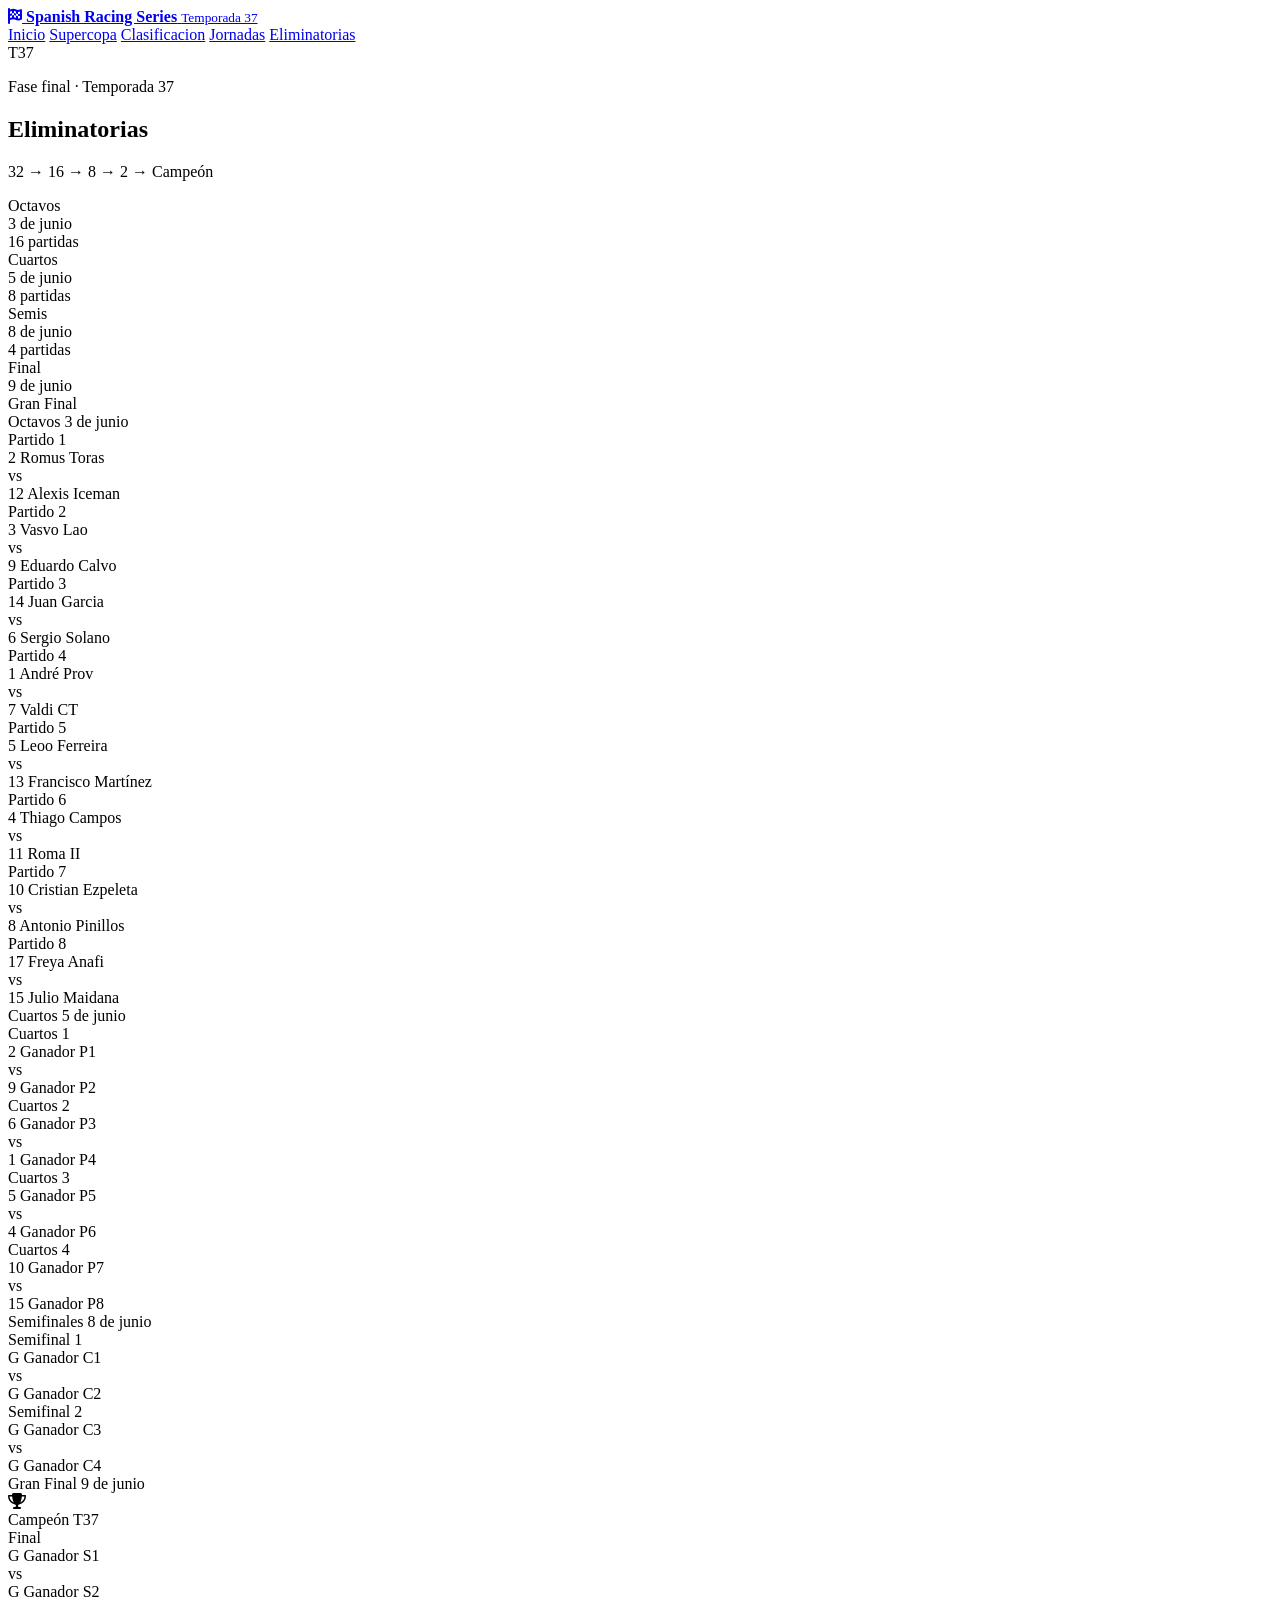
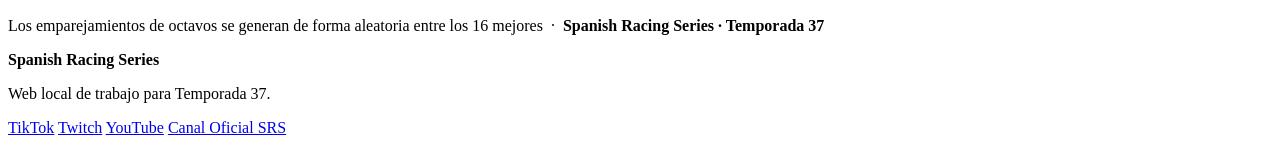
==== eliminatorias.html @ 996b1fb2 "first commit" ====
<!DOCTYPE html>
<html lang="es">

<head>
    <meta charset="UTF-8">
    <meta name="viewport" content="width=device-width, initial-scale=1.0">
    <title>Spanish Racing Series - Eliminatorias T37</title>
    <link rel="stylesheet" href="css/eliminatorias.css">
    <link rel="preconnect" href="https://fonts.googleapis.com">
    <link rel="preconnect" href="https://fonts.gstatic.com" crossorigin>
    <link href="https://fonts.googleapis.com/css2?family=Bebas+Neue&family=Space+Grotesk:wght@400;600;700&display=swap"
        rel="stylesheet">
    <link rel="stylesheet" href="https://cdnjs.cloudflare.com/ajax/libs/font-awesome/6.4.0/css/all.min.css">
</head>

<body>

    <div class="bg-layer" aria-hidden="true"></div>

    <!-- Header -->
    <header class="main-header">
        <div class="container header-wrap">
            <a class="brand" href="index.html">
                <span class="brand-mark"><i class="fas fa-flag-checkered"></i></span>
                <span class="brand-text">
                    <strong>Spanish Racing Series</strong>
                    <small>Temporada 37</small>
                </span>
            </a>
            <nav class="main-nav" aria-label="Principal">
                <a href="index.html">Inicio</a>
                <a href="index.html#supercopa">Supercopa</a>
                <a href="index.html#clasificacion">Clasificacion</a>
                <a href="index.html#jornadas">Jornadas</a>
                <a href="eliminatorias.html" class="active">Eliminatorias</a>
            </nav>
            <div class="season-chip">T37</div>
        </div>
    </header>

    <main>
        <section class="elim-section">
            <div class="container">

                <!-- Cabecera compacta -->
                <div class="elim-header">
                    <p class="elim-kicker">Fase final · Temporada 37</p>
                    <h1 class="elim-title">Eliminatorias</h1>
                    <p class="elim-sub">32 → 16 → 8 → 2 → Campeón</p>
                </div>

                <!-- Phase pills -->
                <div class="phases">
                    <div class="phase-pill">
                        <div class="phase-name">Octavos</div>
                        <div class="phase-date">3 de junio</div>
                        <div class="phase-icon">16 partidas</div>
                    </div>
                    <div class="phase-pill">
                        <div class="phase-name">Cuartos</div>
                        <div class="phase-date">5 de junio</div>
                        <div class="phase-icon">8 partidas</div>
                    </div>
                    <div class="phase-pill">
                        <div class="phase-name">Semis</div>
                        <div class="phase-date">8 de junio</div>
                        <div class="phase-icon">4 partidas</div>
                    </div>
                    <div class="phase-pill phase-pill--final">
                        <div class="phase-name">Final</div>
                        <div class="phase-date">9 de junio</div>
                        <div class="phase-icon">Gran Final</div>
                    </div>
                </div>

                <!-- Bracket -->
                <div class="bracket-wrap">
                    <div class="bracket">

                        <!-- ===== OCTAVOS ===== -->
                        <div class="col col--octavos">
                            <div class="col-label">Octavos <span>3 de junio</span></div>
                            <div class="match-group">

                                <div class="match" id="oct-1">
                                    <div class="match-header">Partido 1</div>
                                    <div class="match-slot">
                                        <span class="slot-seed">2</span>
                                        <span class="slot-name">Romus Toras</span>
                                    </div>
                                    <div class="vs-divider">vs</div>
                                    <div class="match-slot">
                                        <span class="slot-seed">12</span>
                                        <span class="slot-name">Alexis Iceman</span>
                                    </div>
                                </div>

                                <div class="match" id="oct-2">
                                    <div class="match-header">Partido 2</div>
                                    <div class="match-slot">
                                        <span class="slot-seed">3</span>
                                        <span class="slot-name">Vasvo Lao</span>
                                    </div>
                                    <div class="vs-divider">vs</div>
                                    <div class="match-slot">
                                        <span class="slot-seed">9</span>
                                        <span class="slot-name">Eduardo Calvo</span>
                                    </div>
                                </div>

                                <div class="match" id="oct-3">
                                    <div class="match-header">Partido 3</div>
                                    <div class="match-slot">
                                        <span class="slot-seed">14</span>
                                        <span class="slot-name">Juan Garcia</span>
                                    </div>
                                    <div class="vs-divider">vs</div>
                                    <div class="match-slot">
                                        <span class="slot-seed">6</span>
                                        <span class="slot-name">Sergio Solano</span>
                                    </div>
                                </div>

                                <div class="match" id="oct-4">
                                    <div class="match-header">Partido 4</div>
                                    <div class="match-slot">
                                        <span class="slot-seed">1</span>
                                        <span class="slot-name">André Prov</span>
                                    </div>
                                    <div class="vs-divider">vs</div>
                                    <div class="match-slot">
                                        <span class="slot-seed">7</span>
                                        <span class="slot-name">Valdi CT</span>
                                    </div>
                                </div>

                                <div class="match" id="oct-5">
                                    <div class="match-header">Partido 5</div>
                                    <div class="match-slot">
                                        <span class="slot-seed">5</span>
                                        <span class="slot-name">Leoo Ferreira</span>
                                    </div>
                                    <div class="vs-divider">vs</div>
                                    <div class="match-slot">
                                        <span class="slot-seed">13</span>
                                        <span class="slot-name">Francisco Martínez</span>
                                    </div>
                                </div>

                                <div class="match" id="oct-6">
                                    <div class="match-header">Partido 6</div>
                                    <div class="match-slot">
                                        <span class="slot-seed">4</span>
                                        <span class="slot-name">Thiago Campos</span>
                                    </div>
                                    <div class="vs-divider">vs</div>
                                    <div class="match-slot">
                                        <span class="slot-seed">11</span>
                                        <span class="slot-name">Roma II</span>
                                    </div>
                                </div>

                                <div class="match" id="oct-7">
                                    <div class="match-header">Partido 7</div>
                                    <div class="match-slot">
                                        <span class="slot-seed">10</span>
                                        <span class="slot-name">Cristian Ezpeleta</span>
                                    </div>
                                    <div class="vs-divider">vs</div>
                                    <div class="match-slot">
                                        <span class="slot-seed">8</span>
                                        <span class="slot-name">Antonio Pinillos</span>
                                    </div>
                                </div>

                                <div class="match" id="oct-8">
                                    <div class="match-header">Partido 8</div>
                                    <div class="match-slot">
                                        <span class="slot-seed">17</span>
                                        <span class="slot-name">Freya Anafi</span>
                                    </div>
                                    <div class="vs-divider">vs</div>
                                    <div class="match-slot">
                                        <span class="slot-seed">15</span>
                                        <span class="slot-name">Julio Maidana</span>
                                    </div>
                                </div>

                            </div>
                        </div>

                        <!-- Conector Octavos → Cuartos -->
                        <div class="connector-col" id="conn-oct-cua"></div>

                        <!-- ===== CUARTOS ===== -->
                        <div class="col col--cuartos">
                            <div class="col-label">Cuartos <span>5 de junio</span></div>
                            <div class="match-group">

                                <div class="match" id="cua-1">
                                    <div class="match-header">Cuartos 1</div>
                                    <div class="match-slot tbd">
                                        <span class="slot-seed">2</span>
                                        <span class="slot-name">Ganador P1</span>
                                    </div>
                                    <div class="vs-divider">vs</div>
                                    <div class="match-slot tbd">
                                        <span class="slot-seed">9</span>
                                        <span class="slot-name">Ganador P2</span>
                                    </div>
                                </div>

                                <div class="match" id="cua-2">
                                    <div class="match-header">Cuartos 2</div>
                                    <div class="match-slot tbd">
                                        <span class="slot-seed">6</span>
                                        <span class="slot-name">Ganador P3</span>
                                    </div>
                                    <div class="vs-divider">vs</div>
                                    <div class="match-slot tbd">
                                        <span class="slot-seed">1</span>
                                        <span class="slot-name">Ganador P4</span>
                                    </div>
                                </div>

                                <div class="match" id="cua-3">
                                    <div class="match-header">Cuartos 3</div>
                                    <div class="match-slot tbd">
                                        <span class="slot-seed">5</span>
                                        <span class="slot-name">Ganador P5</span>
                                    </div>
                                    <div class="vs-divider">vs</div>
                                    <div class="match-slot tbd">
                                        <span class="slot-seed">4</span>
                                        <span class="slot-name">Ganador P6</span>
                                    </div>
                                </div>

                                <div class="match" id="cua-4">
                                    <div class="match-header">Cuartos 4</div>
                                    <div class="match-slot tbd">
                                        <span class="slot-seed">10</span>
                                        <span class="slot-name">Ganador P7</span>
                                    </div>
                                    <div class="vs-divider">vs</div>
                                    <div class="match-slot tbd">
                                        <span class="slot-seed">15</span>
                                        <span class="slot-name">Ganador P8</span>
                                    </div>
                                </div>

                            </div>
                        </div>

                        <!-- Conector Cuartos → Semis -->
                        <div class="connector-col" id="conn-cua-sem"></div>

                        <!-- ===== SEMIS ===== -->
                        <div class="col col--semis">
                            <div class="col-label">Semifinales <span>8 de junio</span></div>
                            <div class="match-group">

                                <div class="match" id="sem-1">
                                    <div class="match-header">Semifinal 1</div>
                                    <div class="match-slot tbd">
                                        <span class="slot-seed">G</span>
                                        <span class="slot-name">Ganador C1</span>
                                    </div>
                                    <div class="vs-divider">vs</div>
                                    <div class="match-slot tbd">
                                        <span class="slot-seed">G</span>
                                        <span class="slot-name">Ganador C2</span>
                                    </div>
                                </div>

                                <div class="match" id="sem-2">
                                    <div class="match-header">Semifinal 2</div>
                                    <div class="match-slot tbd">
                                        <span class="slot-seed">G</span>
                                        <span class="slot-name">Ganador C3</span>
                                    </div>
                                    <div class="vs-divider">vs</div>
                                    <div class="match-slot tbd">
                                        <span class="slot-seed">G</span>
                                        <span class="slot-name">Ganador C4</span>
                                    </div>
                                </div>

                            </div>
                        </div>

                        <!-- Conector Semis → Final -->
                        <div class="connector-col" id="conn-sem-fin"></div>

                        <!-- ===== FINAL ===== -->
                        <div class="col col--final">
                            <div class="col-label">Gran Final <span>9 de junio</span></div>
                            <div class="final-wrap">
                                <div class="trophy" aria-hidden="true">
                                    <i class="fas fa-trophy"></i>
                                </div>
                                <div class="final-title">Campeón T37</div>
                                <div class="match match--final" id="fin-1">
                                    <div class="match-header match-header--final">Final</div>
                                    <div class="match-slot tbd">
                                        <span class="slot-seed">G</span>
                                        <span class="slot-name">Ganador S1</span>
                                    </div>
                                    <div class="vs-divider">vs</div>
                                    <div class="match-slot tbd">
                                        <span class="slot-seed">G</span>
                                        <span class="slot-name">Ganador S2</span>
                                    </div>
                                </div>
                            </div>
                        </div>

                    </div><!-- /.bracket -->
                </div><!-- /.bracket-wrap -->

                <p class="bracket-note">
                    Los emparejamientos de octavos se generan de forma aleatoria entre los 16 mejores &nbsp;·&nbsp;
                    <strong>Spanish Racing Series · Temporada 37</strong>
                </p>

            </div><!-- /.container -->
        </section>
    </main>

    <!-- Footer -->
    <footer class="main-footer">
        <div class="container footer-wrap">
            <div>
                <strong>Spanish Racing Series</strong>
                <p>Web local de trabajo para Temporada 37.</p>
            </div>
            <div class="footer-links">
                <a href="https://www.tiktok.com/@calvo.plan?_r=1&_t=ZN-93aEsFGNWVi" target="_blank"
                    rel="noopener noreferrer">TikTok</a>
                <a href="https://www.twitch.tv/sergiote_g20" target="_blank" rel="noopener noreferrer">Twitch</a>
                <a href="https://youtube.com/@spanishracingseries?si=9LkAzkI-EK1h5c3W" target="_blank"
                    rel="noopener noreferrer">YouTube</a>
                <a href="https://discord.gg/anDChwwQA" target="_blank" rel="noopener noreferrer">Canal Oficial SRS</a>
            </div>
        </div>
    </footer>

    <script src="js/data.js"></script>
    <script src="js/eliminatorias.js"></script>

</body>

</html>
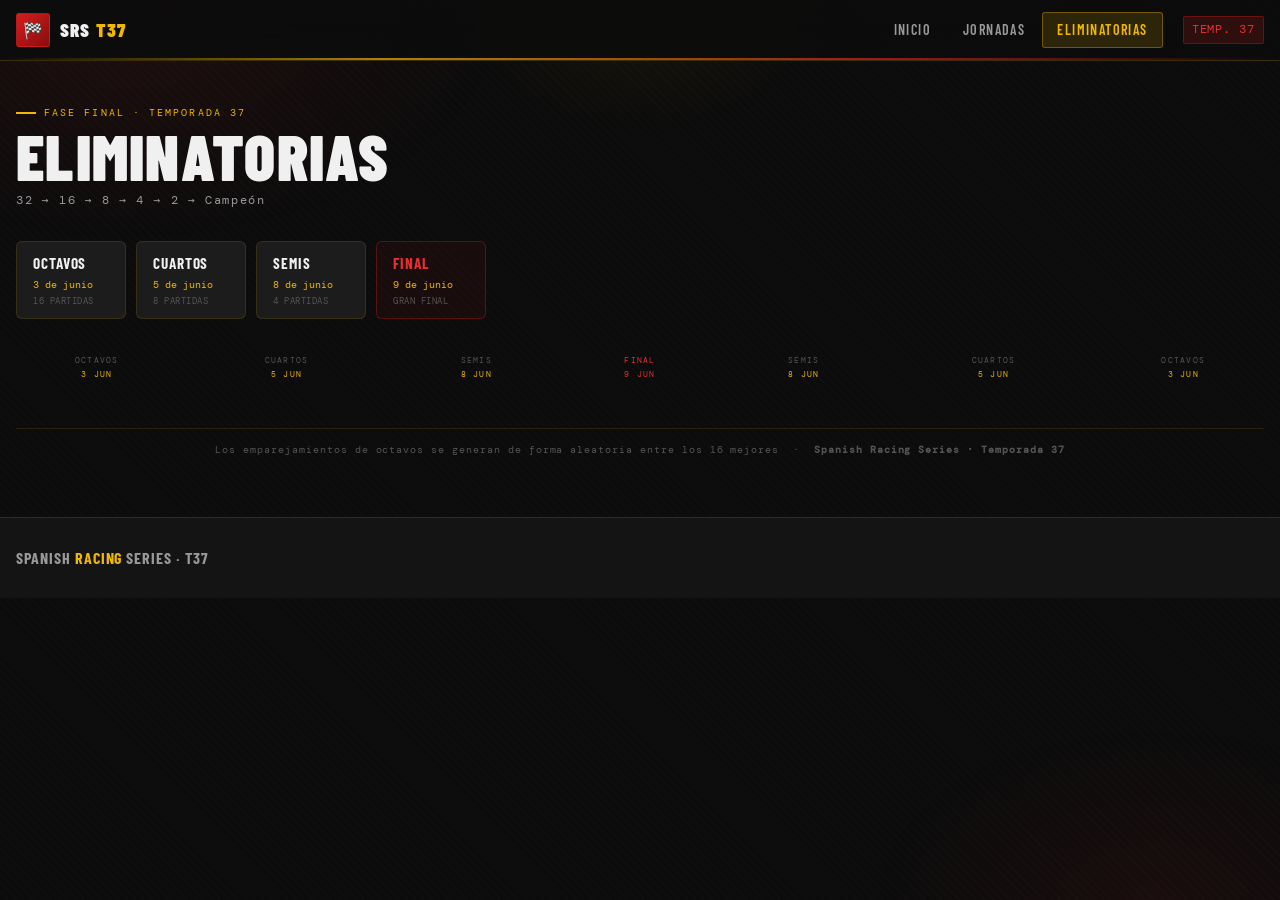
==== commit 592b0536: "CREAMOS LA NUEVA COPA SRS" ====
--- a/eliminatorias.html
+++ b/eliminatorias.html
@@ -4,348 +4,138 @@
 <head>
     <meta charset="UTF-8">
     <meta name="viewport" content="width=device-width, initial-scale=1.0">
-    <title>Spanish Racing Series - Eliminatorias T37</title>
-    <link rel="stylesheet" href="css/eliminatorias.css">
-    <link rel="preconnect" href="https://fonts.googleapis.com">
-    <link rel="preconnect" href="https://fonts.gstatic.com" crossorigin>
-    <link href="https://fonts.googleapis.com/css2?family=Bebas+Neue&family=Space+Grotesk:wght@400;600;700&display=swap"
-        rel="stylesheet">
+    <title>Spanish Racing Series — Eliminatorias T37</title>
+    <link rel="stylesheet" href="css/srs.css">
     <link rel="stylesheet" href="https://cdnjs.cloudflare.com/ajax/libs/font-awesome/6.4.0/css/all.min.css">
 </head>
 
 <body>
 
-    <div class="bg-layer" aria-hidden="true"></div>
+    <div class="ambient" aria-hidden="true"></div>
 
-    <!-- Header -->
-    <header class="main-header">
-        <div class="container header-wrap">
+    <!-- ══ HEADER ══════════════════════════════════════════════ -->
+    <header class="site-header">
+        <div class="container header-inner">
             <a class="brand" href="index.html">
-                <span class="brand-mark"><i class="fas fa-flag-checkered"></i></span>
-                <span class="brand-text">
-                    <strong>Spanish Racing Series</strong>
-                    <small>Temporada 37</small>
-                </span>
+                <span class="brand-icon">🏁</span>
+                <span class="brand-name">SRS <span>T37</span></span>
             </a>
-            <nav class="main-nav" aria-label="Principal">
+            <nav class="site-nav" aria-label="Principal">
                 <a href="index.html">Inicio</a>
-                <a href="index.html#supercopa">Supercopa</a>
-                <a href="index.html#clasificacion">Clasificacion</a>
-                <a href="index.html#jornadas">Jornadas</a>
+                <a href="jornadas.html">Jornadas</a>
                 <a href="eliminatorias.html" class="active">Eliminatorias</a>
             </nav>
-            <div class="season-chip">T37</div>
+            <span class="season-badge">TEMP. 37</span>
         </div>
     </header>
 
+    <!-- ══ MAIN ════════════════════════════════════════════════ -->
     <main>
         <section class="elim-section">
             <div class="container">
 
-                <!-- Cabecera compacta -->
+                <!-- Cabecera -->
                 <div class="elim-header">
                     <p class="elim-kicker">Fase final · Temporada 37</p>
                     <h1 class="elim-title">Eliminatorias</h1>
-                    <p class="elim-sub">32 → 16 → 8 → 2 → Campeón</p>
+                    <p class="elim-sub">32 → 16 → 8 → 4 → 2 → Campeón</p>
                 </div>
 
                 <!-- Phase pills -->
-                <div class="phases">
-                    <div class="phase-pill">
-                        <div class="phase-name">Octavos</div>
-                        <div class="phase-date">3 de junio</div>
-                        <div class="phase-icon">16 partidas</div>
+                <div class="elim-phases">
+                    <div class="elim-phase-pill">
+                        <div class="elim-phase-name">Octavos</div>
+                        <div class="elim-phase-date">3 de junio</div>
+                        <div class="elim-phase-count">16 partidas</div>
                     </div>
-                    <div class="phase-pill">
-                        <div class="phase-name">Cuartos</div>
-                        <div class="phase-date">5 de junio</div>
-                        <div class="phase-icon">8 partidas</div>
+                    <div class="elim-phase-pill">
+                        <div class="elim-phase-name">Cuartos</div>
+                        <div class="elim-phase-date">5 de junio</div>
+                        <div class="elim-phase-count">8 partidas</div>
                     </div>
-                    <div class="phase-pill">
-                        <div class="phase-name">Semis</div>
-                        <div class="phase-date">8 de junio</div>
-                        <div class="phase-icon">4 partidas</div>
+                    <div class="elim-phase-pill">
+                        <div class="elim-phase-name">Semis</div>
+                        <div class="elim-phase-date">8 de junio</div>
+                        <div class="elim-phase-count">4 partidas</div>
                     </div>
-                    <div class="phase-pill phase-pill--final">
-                        <div class="phase-name">Final</div>
-                        <div class="phase-date">9 de junio</div>
-                        <div class="phase-icon">Gran Final</div>
+                    <div class="elim-phase-pill elim-phase-pill--final">
+                        <div class="elim-phase-name">Final</div>
+                        <div class="elim-phase-date">9 de junio</div>
+                        <div class="elim-phase-count">Gran Final</div>
                     </div>
                 </div>
 
                 <!-- Bracket -->
-                <div class="bracket-wrap">
-                    <div class="bracket">
+                <div class="bracket-outer">
 
-                        <!-- ===== OCTAVOS ===== -->
-                        <div class="col col--octavos">
-                            <div class="col-label">Octavos <span>3 de junio</span></div>
-                            <div class="match-group">
+                    <!-- Labels de fase -->
+                    <div class="bracket-phase-labels">
+                        <div class="bpl">Octavos <span>3 jun</span></div>
+                        <div class="bpl"></div>
+                        <div class="bpl">Cuartos <span>5 jun</span></div>
+                        <div class="bpl"></div>
+                        <div class="bpl">Semis <span>8 jun</span></div>
+                        <div class="bpl"></div>
+                        <div class="bpl bpl--final">Final <span>9 jun</span></div>
+                        <div class="bpl"></div>
+                        <div class="bpl">Semis <span>8 jun</span></div>
+                        <div class="bpl"></div>
+                        <div class="bpl">Cuartos <span>5 jun</span></div>
+                        <div class="bpl"></div>
+                        <div class="bpl">Octavos <span>3 jun</span></div>
+                    </div>
 
-                                <div class="match" id="oct-1">
-                                    <div class="match-header">Partido 1</div>
-                                    <div class="match-slot">
-                                        <span class="slot-seed">2</span>
-                                        <span class="slot-name">Romus Toras</span>
-                                    </div>
-                                    <div class="vs-divider">vs</div>
-                                    <div class="match-slot">
-                                        <span class="slot-seed">12</span>
-                                        <span class="slot-name">Alexis Iceman</span>
-                                    </div>
-                                </div>
+                    <!-- Grid del bracket -->
+                    <div class="bracket-grid">
 
-                                <div class="match" id="oct-2">
-                                    <div class="match-header">Partido 2</div>
-                                    <div class="match-slot">
-                                        <span class="slot-seed">3</span>
-                                        <span class="slot-name">Vasvo Lao</span>
-                                    </div>
-                                    <div class="vs-divider">vs</div>
-                                    <div class="match-slot">
-                                        <span class="slot-seed">9</span>
-                                        <span class="slot-name">Eduardo Calvo</span>
-                                    </div>
-                                </div>
+                        <!-- Octavos izquierda (P1-P4) -->
+                        <div class="b-col" id="b-col-oct-l"></div>
+                        <div class="b-conn" id="b-cn-ol-cl"></div>
 
-                                <div class="match" id="oct-3">
-                                    <div class="match-header">Partido 3</div>
-                                    <div class="match-slot">
-                                        <span class="slot-seed">14</span>
-                                        <span class="slot-name">Juan Garcia</span>
-                                    </div>
-                                    <div class="vs-divider">vs</div>
-                                    <div class="match-slot">
-                                        <span class="slot-seed">6</span>
-                                        <span class="slot-name">Sergio Solano</span>
-                                    </div>
-                                </div>
+                        <!-- Cuartos izquierda (C1-C2) -->
+                        <div class="b-col" id="b-col-cua-l"></div>
+                        <div class="b-conn" id="b-cn-cl-sl"></div>
 
-                                <div class="match" id="oct-4">
-                                    <div class="match-header">Partido 4</div>
-                                    <div class="match-slot">
-                                        <span class="slot-seed">1</span>
-                                        <span class="slot-name">André Prov</span>
-                                    </div>
-                                    <div class="vs-divider">vs</div>
-                                    <div class="match-slot">
-                                        <span class="slot-seed">7</span>
-                                        <span class="slot-name">Valdi CT</span>
-                                    </div>
-                                </div>
+                        <!-- Semifinal izquierda (S1) -->
+                        <div class="b-col" id="b-col-sem-l"></div>
+                        <div class="b-conn" id="b-cn-sl-f"></div>
 
-                                <div class="match" id="oct-5">
-                                    <div class="match-header">Partido 5</div>
-                                    <div class="match-slot">
-                                        <span class="slot-seed">5</span>
-                                        <span class="slot-name">Leoo Ferreira</span>
-                                    </div>
-                                    <div class="vs-divider">vs</div>
-                                    <div class="match-slot">
-                                        <span class="slot-seed">13</span>
-                                        <span class="slot-name">Francisco Martínez</span>
-                                    </div>
-                                </div>
+                        <!-- FINAL + trofeo -->
+                        <div class="b-center" id="b-center"></div>
 
-                                <div class="match" id="oct-6">
-                                    <div class="match-header">Partido 6</div>
-                                    <div class="match-slot">
-                                        <span class="slot-seed">4</span>
-                                        <span class="slot-name">Thiago Campos</span>
-                                    </div>
-                                    <div class="vs-divider">vs</div>
-                                    <div class="match-slot">
-                                        <span class="slot-seed">11</span>
-                                        <span class="slot-name">Roma II</span>
-                                    </div>
-                                </div>
+                        <!-- Semi derecha ← conector -->
+                        <div class="b-conn" id="b-cn-f-sr"></div>
+                        <div class="b-col" id="b-col-sem-r"></div>
 
-                                <div class="match" id="oct-7">
-                                    <div class="match-header">Partido 7</div>
-                                    <div class="match-slot">
-                                        <span class="slot-seed">10</span>
-                                        <span class="slot-name">Cristian Ezpeleta</span>
-                                    </div>
-                                    <div class="vs-divider">vs</div>
-                                    <div class="match-slot">
-                                        <span class="slot-seed">8</span>
-                                        <span class="slot-name">Antonio Pinillos</span>
-                                    </div>
-                                </div>
+                        <!-- Cuartos derecha ← conector -->
+                        <div class="b-conn" id="b-cn-sr-cr"></div>
+                        <div class="b-col" id="b-col-cua-r"></div>
 
-                                <div class="match" id="oct-8">
-                                    <div class="match-header">Partido 8</div>
-                                    <div class="match-slot">
-                                        <span class="slot-seed">17</span>
-                                        <span class="slot-name">Freya Anafi</span>
-                                    </div>
-                                    <div class="vs-divider">vs</div>
-                                    <div class="match-slot">
-                                        <span class="slot-seed">15</span>
-                                        <span class="slot-name">Julio Maidana</span>
-                                    </div>
-                                </div>
+                        <!-- Octavos derecha ← conector -->
+                        <div class="b-conn" id="b-cn-cr-or"></div>
+                        <div class="b-col" id="b-col-oct-r"></div>
 
-                            </div>
-                        </div>
-
-                        <!-- Conector Octavos → Cuartos -->
-                        <div class="connector-col" id="conn-oct-cua"></div>
-
-                        <!-- ===== CUARTOS ===== -->
-                        <div class="col col--cuartos">
-                            <div class="col-label">Cuartos <span>5 de junio</span></div>
-                            <div class="match-group">
-
-                                <div class="match" id="cua-1">
-                                    <div class="match-header">Cuartos 1</div>
-                                    <div class="match-slot tbd">
-                                        <span class="slot-seed">2</span>
-                                        <span class="slot-name">Ganador P1</span>
-                                    </div>
-                                    <div class="vs-divider">vs</div>
-                                    <div class="match-slot tbd">
-                                        <span class="slot-seed">9</span>
-                                        <span class="slot-name">Ganador P2</span>
-                                    </div>
-                                </div>
-
-                                <div class="match" id="cua-2">
-                                    <div class="match-header">Cuartos 2</div>
-                                    <div class="match-slot tbd">
-                                        <span class="slot-seed">6</span>
-                                        <span class="slot-name">Ganador P3</span>
-                                    </div>
-                                    <div class="vs-divider">vs</div>
-                                    <div class="match-slot tbd">
-                                        <span class="slot-seed">1</span>
-                                        <span class="slot-name">Ganador P4</span>
-                                    </div>
-                                </div>
-
-                                <div class="match" id="cua-3">
-                                    <div class="match-header">Cuartos 3</div>
-                                    <div class="match-slot tbd">
-                                        <span class="slot-seed">5</span>
-                                        <span class="slot-name">Ganador P5</span>
-                                    </div>
-                                    <div class="vs-divider">vs</div>
-                                    <div class="match-slot tbd">
-                                        <span class="slot-seed">4</span>
-                                        <span class="slot-name">Ganador P6</span>
-                                    </div>
-                                </div>
-
-                                <div class="match" id="cua-4">
-                                    <div class="match-header">Cuartos 4</div>
-                                    <div class="match-slot tbd">
-                                        <span class="slot-seed">10</span>
-                                        <span class="slot-name">Ganador P7</span>
-                                    </div>
-                                    <div class="vs-divider">vs</div>
-                                    <div class="match-slot tbd">
-                                        <span class="slot-seed">15</span>
-                                        <span class="slot-name">Ganador P8</span>
-                                    </div>
-                                </div>
-
-                            </div>
-                        </div>
-
-                        <!-- Conector Cuartos → Semis -->
-                        <div class="connector-col" id="conn-cua-sem"></div>
-
-                        <!-- ===== SEMIS ===== -->
-                        <div class="col col--semis">
-                            <div class="col-label">Semifinales <span>8 de junio</span></div>
-                            <div class="match-group">
-
-                                <div class="match" id="sem-1">
-                                    <div class="match-header">Semifinal 1</div>
-                                    <div class="match-slot tbd">
-                                        <span class="slot-seed">G</span>
-                                        <span class="slot-name">Ganador C1</span>
-                                    </div>
-                                    <div class="vs-divider">vs</div>
-                                    <div class="match-slot tbd">
-                                        <span class="slot-seed">G</span>
-                                        <span class="slot-name">Ganador C2</span>
-                                    </div>
-                                </div>
-
-                                <div class="match" id="sem-2">
-                                    <div class="match-header">Semifinal 2</div>
-                                    <div class="match-slot tbd">
-                                        <span class="slot-seed">G</span>
-                                        <span class="slot-name">Ganador C3</span>
-                                    </div>
-                                    <div class="vs-divider">vs</div>
-                                    <div class="match-slot tbd">
-                                        <span class="slot-seed">G</span>
-                                        <span class="slot-name">Ganador C4</span>
-                                    </div>
-                                </div>
-
-                            </div>
-                        </div>
-
-                        <!-- Conector Semis → Final -->
-                        <div class="connector-col" id="conn-sem-fin"></div>
-
-                        <!-- ===== FINAL ===== -->
-                        <div class="col col--final">
-                            <div class="col-label">Gran Final <span>9 de junio</span></div>
-                            <div class="final-wrap">
-                                <div class="trophy" aria-hidden="true">
-                                    <i class="fas fa-trophy"></i>
-                                </div>
-                                <div class="final-title">Campeón T37</div>
-                                <div class="match match--final" id="fin-1">
-                                    <div class="match-header match-header--final">Final</div>
-                                    <div class="match-slot tbd">
-                                        <span class="slot-seed">G</span>
-                                        <span class="slot-name">Ganador S1</span>
-                                    </div>
-                                    <div class="vs-divider">vs</div>
-                                    <div class="match-slot tbd">
-                                        <span class="slot-seed">G</span>
-                                        <span class="slot-name">Ganador S2</span>
-                                    </div>
-                                </div>
-                            </div>
-                        </div>
-
-                    </div><!-- /.bracket -->
-                </div><!-- /.bracket-wrap -->
+                    </div>
+                </div>
 
                 <p class="bracket-note">
                     Los emparejamientos de octavos se generan de forma aleatoria entre los 16 mejores &nbsp;·&nbsp;
                     <strong>Spanish Racing Series · Temporada 37</strong>
                 </p>
 
-            </div><!-- /.container -->
+            </div>
         </section>
     </main>
 
-    <!-- Footer -->
-    <footer class="main-footer">
-        <div class="container footer-wrap">
-            <div>
-                <strong>Spanish Racing Series</strong>
-                <p>Web local de trabajo para Temporada 37.</p>
-            </div>
-            <div class="footer-links">
-                <a href="https://www.tiktok.com/@calvo.plan?_r=1&_t=ZN-93aEsFGNWVi" target="_blank"
-                    rel="noopener noreferrer">TikTok</a>
-                <a href="https://www.twitch.tv/sergiote_g20" target="_blank" rel="noopener noreferrer">Twitch</a>
-                <a href="https://youtube.com/@spanishracingseries?si=9LkAzkI-EK1h5c3W" target="_blank"
-                    rel="noopener noreferrer">YouTube</a>
-                <a href="https://discord.gg/anDChwwQA" target="_blank" rel="noopener noreferrer">Canal Oficial SRS</a>
-            </div>
+    <!-- ══ FOOTER ═══════════════════════════════════════════════ -->
+    <footer class="site-footer">
+        <div class="container footer-inner">
+            <span class="footer-brand">Spanish <span>Racing</span> Series · T37</span>
+            <div class="footer-links" id="footer-links"></div>
         </div>
     </footer>
 
-    <script src="js/data.js"></script>
+    <script src="js/srs-data.js"></script>
     <script src="js/eliminatorias.js"></script>
 
 </body>
--- a/css/srs.css
+++ b/css/srs.css
@@ -0,0 +1,1343 @@
+/* ============================================================
+   SPANISH RACING SERIES — SRS.CSS
+   Paleta: Rojo SRS / Dorado / Negro carbono
+   Fonts: Barlow Condensed (display) + DM Mono (data)
+   ============================================================ */
+
+@import url('https://fonts.googleapis.com/css2?family=Barlow+Condensed:ital,wght@0,300;0,400;0,600;0,700;0,900;1,700&family=DM+Mono:wght@400;500&family=Barlow:wght@400;500;600&display=swap');
+
+:root {
+    /* ── Core brand palette (colores bandera española / SRS) */
+    --carbon: #0c0c0c;
+    --carbon-2: #141414;
+    --carbon-3: #1c1c1c;
+    --carbon-4: #242424;
+    --carbon-5: #2e2e2e;
+    --panel: rgba(20, 20, 20, 0.94);
+
+    /* Rojo SRS — extraído del banner */
+    --red: #d41e1e;
+    --red-bright: #e83030;
+    --red-dim: rgba(212, 30, 30, 0.18);
+    --red-glow: rgba(212, 30, 30, 0.4);
+
+    /* Dorado / amarillo — de la bandera española */
+    --gold: #f0b800;
+    --gold-bright: #ffd000;
+    --gold-dim: rgba(240, 184, 0, 0.15);
+    --gold-glow: rgba(240, 184, 0, 0.35);
+
+    /* Plata / blancos */
+    --silver: #d0d8e0;
+    --silver-dim: #666e78;
+    --silver-faint: #262626;
+
+    /* Semánticos */
+    --text: #f0f0f0;
+    --text-dim: #999;
+    --text-muted: #555;
+    --border: rgba(240, 184, 0, 0.12);
+    --border-bright: rgba(240, 184, 0, 0.45);
+    --winner-bg: rgba(240, 184, 0, 0.07);
+
+    /* Radii */
+    --r-sm: 3px;
+    --r-md: 6px;
+    --r-lg: 10px;
+
+    --transition: all 0.2s ease;
+}
+
+*,
+*::before,
+*::after {
+    box-sizing: border-box;
+    margin: 0;
+    padding: 0;
+}
+
+html {
+    scroll-behavior: smooth;
+}
+
+body {
+    font-family: 'Barlow', sans-serif;
+    background: var(--carbon);
+    color: var(--text);
+    min-height: 100vh;
+    line-height: 1.5;
+    overflow-x: hidden;
+}
+
+/* ── TEXTURA DIAGONAL (sutil, fibra de carbono) ─────────── */
+body::before {
+    content: '';
+    position: fixed;
+    inset: 0;
+    z-index: 0;
+    pointer-events: none;
+    background-image:
+        repeating-linear-gradient(45deg,
+            rgba(255, 255, 255, 0.015) 0px,
+            rgba(255, 255, 255, 0.015) 1px,
+            transparent 1px,
+            transparent 6px);
+}
+
+/* ── AMBIENT GLOW ─────────────────────────────────────────── */
+.ambient {
+    position: fixed;
+    inset: 0;
+    pointer-events: none;
+    z-index: 0;
+    background:
+        radial-gradient(ellipse 50% 45% at 10% 0%, rgba(212, 30, 30, 0.1) 0%, transparent 60%),
+        radial-gradient(ellipse 40% 35% at 90% 100%, rgba(212, 30, 30, 0.07) 0%, transparent 55%),
+        radial-gradient(ellipse 30% 30% at 50% 0%, rgba(240, 184, 0, 0.06) 0%, transparent 50%);
+}
+
+/* ── CONTAINER ────────────────────────────────────────────── */
+.container {
+    width: min(1280px, calc(100% - 2rem));
+    margin-inline: auto;
+    position: relative;
+    z-index: 1;
+}
+
+/* ══════════════════════════════════════════════════════
+   HEADER
+══════════════════════════════════════════════════════ */
+.site-header {
+    position: sticky;
+    top: 0;
+    z-index: 100;
+    background: rgba(12, 12, 12, 0.92);
+    backdrop-filter: blur(16px);
+    border-bottom: 1px solid rgba(240, 184, 0, 0.2);
+}
+
+/* Franja dorada fina en el header */
+.site-header::after {
+    content: '';
+    position: absolute;
+    bottom: 0;
+    left: 0;
+    right: 0;
+    height: 2px;
+    background: linear-gradient(90deg, transparent 0%, var(--gold) 30%, var(--red) 70%, transparent 100%);
+    opacity: 0.7;
+}
+
+.header-inner {
+    display: flex;
+    align-items: center;
+    gap: 20px;
+    height: 60px;
+}
+
+.brand {
+    display: flex;
+    align-items: center;
+    gap: 10px;
+    text-decoration: none;
+    flex-shrink: 0;
+}
+
+.brand-icon {
+    width: 34px;
+    height: 34px;
+    background: linear-gradient(135deg, var(--red), #880d0d);
+    border-radius: var(--r-sm);
+    display: grid;
+    place-items: center;
+    font-size: 16px;
+    border: 1px solid rgba(212, 30, 30, 0.5);
+}
+
+.brand-name {
+    font-family: 'Barlow Condensed', sans-serif;
+    font-weight: 900;
+    font-size: 1.2rem;
+    letter-spacing: 0.06em;
+    text-transform: uppercase;
+    color: var(--text);
+}
+
+.brand-name span {
+    color: var(--gold);
+}
+
+.site-nav {
+    display: flex;
+    align-items: center;
+    gap: 2px;
+    margin-left: auto;
+}
+
+.site-nav a {
+    font-family: 'Barlow Condensed', sans-serif;
+    font-weight: 600;
+    font-size: 0.88rem;
+    letter-spacing: 0.1em;
+    text-transform: uppercase;
+    text-decoration: none;
+    color: var(--text-dim);
+    padding: 6px 14px;
+    border-radius: var(--r-sm);
+    transition: var(--transition);
+    border: 1px solid transparent;
+}
+
+.site-nav a:hover {
+    color: var(--gold);
+    background: var(--gold-dim);
+    border-color: rgba(240, 184, 0, 0.25);
+}
+
+.site-nav a.active {
+    color: var(--gold);
+    background: var(--gold-dim);
+    border-color: rgba(240, 184, 0, 0.35);
+}
+
+.season-badge {
+    font-family: 'DM Mono', monospace;
+    font-size: 0.72rem;
+    letter-spacing: 0.08em;
+    color: var(--red-bright);
+    border: 1px solid rgba(212, 30, 30, 0.35);
+    border-radius: 2px;
+    padding: 4px 8px;
+    background: var(--red-dim);
+    flex-shrink: 0;
+}
+
+/* ══════════════════════════════════════════════════════
+   FOOTER
+══════════════════════════════════════════════════════ */
+.site-footer {
+    border-top: 1px solid rgba(240, 184, 0, 0.15);
+    background: var(--carbon-2);
+    padding: 28px 0;
+    position: relative;
+    z-index: 1;
+}
+
+.footer-inner {
+    display: flex;
+    justify-content: space-between;
+    align-items: center;
+    gap: 20px;
+    flex-wrap: wrap;
+}
+
+.footer-brand {
+    font-family: 'Barlow Condensed', sans-serif;
+    font-weight: 700;
+    font-size: 1rem;
+    letter-spacing: 0.06em;
+    text-transform: uppercase;
+    color: var(--text-dim);
+}
+
+.footer-brand span {
+    color: var(--gold);
+}
+
+.footer-links {
+    display: flex;
+    gap: 8px;
+    flex-wrap: wrap;
+    align-items: center;
+}
+
+.footer-links a {
+    font-family: 'DM Mono', monospace;
+    font-size: 0.72rem;
+    letter-spacing: 0.06em;
+    text-decoration: none;
+    color: var(--text-muted);
+    padding: 5px 10px;
+    border: 1px solid var(--silver-faint);
+    border-radius: 2px;
+    transition: var(--transition);
+}
+
+.footer-links a:hover {
+    color: var(--gold);
+    border-color: rgba(240, 184, 0, 0.4);
+    background: var(--gold-dim);
+}
+
+/* ══════════════════════════════════════════════════════
+   SECTION UTILITY
+══════════════════════════════════════════════════════ */
+.page-section {
+    padding: 56px 0;
+    position: relative;
+    z-index: 1;
+}
+
+.section-label {
+    font-family: 'DM Mono', monospace;
+    font-size: 0.65rem;
+    letter-spacing: 0.2em;
+    text-transform: uppercase;
+    color: var(--gold);
+    margin-bottom: 6px;
+}
+
+.section-title {
+    font-family: 'Barlow Condensed', sans-serif;
+    font-weight: 900;
+    font-size: clamp(2.4rem, 5vw, 4rem);
+    letter-spacing: 0.02em;
+    text-transform: uppercase;
+    line-height: 0.9;
+    color: var(--text);
+}
+
+.section-title em {
+    font-style: normal;
+    color: var(--gold);
+}
+
+.section-sub {
+    color: var(--text-dim);
+    font-size: 0.9rem;
+    margin-top: 8px;
+    max-width: 52ch;
+}
+
+/* ── PANEL CARDS ──────────────────────────────────────── */
+.panel {
+    background: var(--carbon-2);
+    border: 1px solid var(--border);
+    border-radius: var(--r-md);
+    overflow: hidden;
+}
+
+.panel-header {
+    padding: 10px 16px;
+    background: linear-gradient(90deg, rgba(240, 184, 0, 0.07), transparent);
+    border-bottom: 1px solid var(--border);
+    display: flex;
+    align-items: center;
+    gap: 8px;
+}
+
+.panel-header-label {
+    font-family: 'DM Mono', monospace;
+    font-size: 0.62rem;
+    letter-spacing: 0.18em;
+    text-transform: uppercase;
+    color: var(--gold);
+}
+
+/* ── CHIPS ────────────────────────────────────────────── */
+.chip {
+    font-family: 'DM Mono', monospace;
+    font-size: 0.65rem;
+    letter-spacing: 0.08em;
+    padding: 3px 8px;
+    border-radius: 2px;
+}
+
+.chip--cyan {
+    color: var(--gold);
+    background: var(--gold-dim);
+    border: 1px solid rgba(240, 184, 0, 0.3);
+}
+
+.chip--orange {
+    color: var(--red-bright);
+    background: var(--red-dim);
+    border: 1px solid rgba(212, 30, 30, 0.35);
+}
+
+.chip--done {
+    color: #4ade80;
+    background: rgba(74, 222, 128, 0.1);
+    border: 1px solid rgba(74, 222, 128, 0.25);
+}
+
+.chip--grey {
+    color: var(--text-dim);
+    background: var(--silver-faint);
+    border: 1px solid rgba(255, 255, 255, 0.06);
+}
+
+/* ══════════════════════════════════════════════════════
+   INDEX PAGE — HERO
+══════════════════════════════════════════════════════ */
+.hero {
+    padding: 64px 0 48px;
+    position: relative;
+    z-index: 1;
+}
+
+.hero-grid {
+    display: grid;
+    grid-template-columns: 1fr 380px;
+    gap: 32px;
+    align-items: start;
+}
+
+.hero-eyebrow {
+    font-family: 'DM Mono', monospace;
+    font-size: 0.7rem;
+    letter-spacing: 0.2em;
+    text-transform: uppercase;
+    color: var(--red-bright);
+    margin-bottom: 12px;
+    display: flex;
+    align-items: center;
+    gap: 8px;
+}
+
+.hero-eyebrow::before {
+    content: '';
+    width: 24px;
+    height: 2px;
+    background: var(--red);
+    display: inline-block;
+}
+
+.hero-title {
+    font-family: 'Barlow Condensed', sans-serif;
+    font-weight: 900;
+    font-size: clamp(3.2rem, 7vw, 6rem);
+    letter-spacing: 0.01em;
+    text-transform: uppercase;
+    line-height: 0.88;
+    color: var(--text);
+    margin-bottom: 18px;
+}
+
+.hero-title .accent {
+    color: var(--gold);
+}
+
+.hero-title .stroke {
+    -webkit-text-stroke: 1.5px var(--gold);
+    color: transparent;
+}
+
+.hero-desc {
+    color: var(--text-dim);
+    font-size: 0.95rem;
+    max-width: 48ch;
+    line-height: 1.65;
+    margin-bottom: 28px;
+}
+
+.hero-stats-row {
+    display: flex;
+    gap: 24px;
+    flex-wrap: wrap;
+    margin-bottom: 32px;
+}
+
+.stat-block {
+    display: flex;
+    flex-direction: column;
+}
+
+.stat-block .num {
+    font-family: 'Barlow Condensed', sans-serif;
+    font-weight: 700;
+    font-size: 2rem;
+    color: var(--gold);
+    line-height: 1;
+}
+
+.stat-block .lbl {
+    font-family: 'DM Mono', monospace;
+    font-size: 0.6rem;
+    letter-spacing: 0.14em;
+    text-transform: uppercase;
+    color: var(--text-muted);
+    margin-top: 2px;
+}
+
+.hero-ctas {
+    display: flex;
+    gap: 10px;
+    flex-wrap: wrap;
+}
+
+/* ── BOTONES ──────────────────────────────────────────── */
+.btn {
+    display: inline-flex;
+    align-items: center;
+    gap: 7px;
+    font-family: 'Barlow Condensed', sans-serif;
+    font-weight: 700;
+    font-size: 0.9rem;
+    letter-spacing: 0.1em;
+    text-transform: uppercase;
+    text-decoration: none;
+    border-radius: var(--r-sm);
+    padding: 10px 20px;
+    transition: var(--transition);
+    cursor: pointer;
+    border: none;
+}
+
+.btn--primary {
+    background: var(--red);
+    color: #fff;
+    border: 1px solid transparent;
+}
+
+.btn--primary:hover {
+    background: var(--red-bright);
+    transform: translateY(-1px);
+}
+
+.btn--secondary {
+    background: var(--gold);
+    color: #0c0c0c;
+    border: 1px solid transparent;
+}
+
+.btn--secondary:hover {
+    background: var(--gold-bright);
+    transform: translateY(-1px);
+}
+
+.btn--outline {
+    background: transparent;
+    color: var(--text);
+    border: 1px solid var(--silver-faint);
+}
+
+.btn--outline:hover {
+    border-color: var(--gold);
+    color: var(--gold);
+    background: var(--gold-dim);
+}
+
+/* ── COUNTDOWN ────────────────────────────────────────── */
+.countdown-panel {
+    background: var(--carbon-3);
+    border: 1px solid rgba(240, 184, 0, 0.2);
+    border-radius: var(--r-md);
+    padding: 20px;
+    position: relative;
+    overflow: hidden;
+}
+
+/* Franja roja lateral */
+.countdown-panel::before {
+    content: '';
+    position: absolute;
+    left: 0;
+    top: 0;
+    bottom: 0;
+    width: 3px;
+    background: linear-gradient(180deg, var(--gold) 0%, var(--red) 100%);
+}
+
+.countdown-label {
+    font-family: 'DM Mono', monospace;
+    font-size: 0.62rem;
+    letter-spacing: 0.18em;
+    text-transform: uppercase;
+    color: var(--gold);
+    margin-bottom: 8px;
+}
+
+.countdown-time {
+    font-family: 'Barlow Condensed', sans-serif;
+    font-weight: 700;
+    font-size: 3rem;
+    letter-spacing: 0.04em;
+    color: var(--text);
+    line-height: 1;
+    margin-bottom: 6px;
+    font-variant-numeric: tabular-nums;
+}
+
+.countdown-note {
+    font-size: 0.8rem;
+    color: var(--text-dim);
+    margin-bottom: 14px;
+}
+
+.countdown-zones {
+    display: grid;
+    grid-template-columns: 1fr 1fr;
+    gap: 6px;
+}
+
+.zone-row {
+    display: flex;
+    justify-content: space-between;
+    align-items: center;
+    background: var(--carbon-4);
+    border-radius: var(--r-sm);
+    padding: 6px 10px;
+    border: 1px solid rgba(255, 255, 255, 0.04);
+}
+
+.zone-name {
+    font-family: 'DM Mono', monospace;
+    font-size: 0.6rem;
+    letter-spacing: 0.08em;
+    color: var(--text-dim);
+}
+
+.zone-time {
+    font-family: 'DM Mono', monospace;
+    font-size: 0.7rem;
+    color: var(--gold);
+    font-weight: 500;
+}
+
+/* ── CLASIFICACION ────────────────────────────────────── */
+.clasificacion-table {
+    width: 100%;
+}
+
+.clas-row {
+    display: grid;
+    grid-template-columns: 42px 32px 1fr auto;
+    align-items: center;
+    gap: 10px;
+    padding: 8px 14px;
+    border-bottom: 1px solid rgba(255, 255, 255, 0.04);
+    transition: background 0.15s;
+}
+
+.clas-row:last-child {
+    border-bottom: none;
+}
+
+.clas-row:hover {
+    background: rgba(240, 184, 0, 0.04);
+}
+
+.clas-row.top-1 {
+    background: linear-gradient(90deg, rgba(212, 30, 30, 0.14) 0%, transparent 70%);
+    border-left: 3px solid var(--gold);
+}
+
+.clas-row.top-2 {
+    background: linear-gradient(90deg, rgba(240, 184, 0, 0.08) 0%, transparent 70%);
+    border-left: 3px solid rgba(240, 184, 0, 0.5);
+}
+
+.clas-row.top-3 {
+    background: linear-gradient(90deg, rgba(240, 184, 0, 0.05) 0%, transparent 70%);
+    border-left: 3px solid rgba(212, 30, 30, 0.4);
+}
+
+.clas-pos {
+    font-family: 'Barlow Condensed', sans-serif;
+    font-weight: 700;
+    font-size: 1.1rem;
+    color: var(--text-dim);
+    text-align: right;
+}
+
+.clas-pos.p1 {
+    color: var(--gold);
+}
+
+.clas-pos.p2 {
+    color: #d4b860;
+}
+
+.clas-pos.p3 {
+    color: var(--red-bright);
+}
+
+.clas-avatar {
+    width: 28px;
+    height: 28px;
+    border-radius: 50%;
+    background: var(--carbon-5);
+    border: 1px solid rgba(240, 184, 0, 0.2);
+    display: grid;
+    place-items: center;
+    font-size: 11px;
+    color: var(--text-muted);
+    flex-shrink: 0;
+    font-family: 'Barlow Condensed', sans-serif;
+    font-weight: 700;
+    letter-spacing: 0.02em;
+}
+
+.clas-info strong {
+    display: block;
+    font-size: 0.85rem;
+    font-weight: 600;
+    color: var(--text);
+    white-space: nowrap;
+    overflow: hidden;
+    text-overflow: ellipsis;
+}
+
+.clas-info small {
+    font-family: 'DM Mono', monospace;
+    font-size: 0.6rem;
+    color: var(--text-muted);
+    white-space: nowrap;
+    overflow: hidden;
+    text-overflow: ellipsis;
+    display: block;
+}
+
+.clas-pts {
+    font-family: 'DM Mono', monospace;
+    font-size: 0.8rem;
+    font-weight: 500;
+    color: var(--gold);
+    white-space: nowrap;
+}
+
+.clas-pts.elim {
+    color: var(--text-muted);
+}
+
+/* ══════════════════════════════════════════════════════
+   JORNADAS PAGE
+══════════════════════════════════════════════════════ */
+.jornada-grid {
+    display: grid;
+    grid-template-columns: repeat(auto-fill, minmax(340px, 1fr));
+    gap: 16px;
+}
+
+.jornada-card {
+    background: var(--carbon-2);
+    border: 1px solid rgba(255, 255, 255, 0.06);
+    border-radius: var(--r-md);
+    overflow: hidden;
+    transition: var(--transition);
+}
+
+.jornada-card:hover {
+    border-color: rgba(240, 184, 0, 0.3);
+    box-shadow: 0 8px 32px rgba(0, 0, 0, 0.5);
+    transform: translateY(-2px);
+}
+
+.jornada-card.hidden-jornada {
+    display: none;
+}
+
+.jornada-head {
+    padding: 12px 16px;
+    background: linear-gradient(90deg, rgba(212, 30, 30, 0.1), transparent);
+    border-bottom: 1px solid rgba(255, 255, 255, 0.06);
+    display: flex;
+    align-items: center;
+    justify-content: space-between;
+}
+
+.jornada-name {
+    font-family: 'Barlow Condensed', sans-serif;
+    font-weight: 700;
+    font-size: 1.1rem;
+    letter-spacing: 0.06em;
+    text-transform: uppercase;
+    color: var(--text);
+}
+
+.jornada-date {
+    font-family: 'DM Mono', monospace;
+    font-size: 0.62rem;
+    letter-spacing: 0.08em;
+    color: var(--text-muted);
+    margin-top: 2px;
+}
+
+.jornada-body {
+    padding: 0;
+}
+
+.duelo-row {
+    display: grid;
+    grid-template-columns: 1fr auto 1fr;
+    align-items: center;
+    padding: 7px 14px;
+    border-bottom: 1px solid rgba(255, 255, 255, 0.03);
+    gap: 6px;
+}
+
+.duelo-row:last-child {
+    border-bottom: none;
+}
+
+.duelo-driver {
+    font-size: 0.78rem;
+    font-weight: 600;
+    white-space: nowrap;
+    overflow: hidden;
+    text-overflow: ellipsis;
+}
+
+.duelo-driver.winner {
+    color: var(--gold);
+}
+
+.duelo-driver.loser {
+    color: var(--text-muted);
+}
+
+.duelo-driver-left {
+    text-align: right;
+}
+
+.duelo-driver-right {
+    text-align: left;
+}
+
+.duelo-sep {
+    display: flex;
+    flex-direction: column;
+    align-items: center;
+    gap: 2px;
+    flex-shrink: 0;
+}
+
+.duelo-sep-scores {
+    display: flex;
+    align-items: center;
+    gap: 4px;
+}
+
+.pos-badge {
+    font-family: 'DM Mono', monospace;
+    font-size: 0.65rem;
+    font-weight: 500;
+    padding: 2px 5px;
+    border-radius: 2px;
+    min-width: 26px;
+    text-align: center;
+}
+
+.pos-badge.w {
+    background: var(--gold-dim);
+    color: var(--gold);
+    border: 1px solid rgba(240, 184, 0, 0.3);
+}
+
+.pos-badge.l {
+    background: var(--carbon-4);
+    color: var(--text-muted);
+    border: 1px solid rgba(255, 255, 255, 0.06);
+}
+
+.pos-badge.s {
+    background: var(--red-dim);
+    color: var(--red-bright);
+    border: 1px solid rgba(212, 30, 30, 0.3);
+}
+
+.duelo-vs {
+    font-family: 'DM Mono', monospace;
+    font-size: 0.55rem;
+    letter-spacing: 0.12em;
+    color: var(--text-muted);
+}
+
+.jornada-locked {
+    padding: 24px 16px;
+    text-align: center;
+    color: var(--text-muted);
+}
+
+.jornada-locked-icon {
+    font-size: 1.6rem;
+    margin-bottom: 8px;
+    opacity: 0.4;
+}
+
+.jornada-locked p {
+    font-family: 'DM Mono', monospace;
+    font-size: 0.7rem;
+    letter-spacing: 0.1em;
+    text-transform: uppercase;
+}
+
+/* ── PAGE HERO ────────────────────────────────────────── */
+.page-hero {
+    padding: 40px 0 32px;
+    border-bottom: 1px solid rgba(240, 184, 0, 0.12);
+    margin-bottom: 40px;
+    position: relative;
+    z-index: 1;
+}
+
+.page-hero-inner {
+    display: flex;
+    align-items: flex-end;
+    justify-content: space-between;
+    gap: 20px;
+    flex-wrap: wrap;
+}
+
+/* ── NEXT ROUND BANNER ────────────────────────────────── */
+.next-banner {
+    background: linear-gradient(90deg, var(--carbon-3), var(--carbon-4));
+    border: 1px solid rgba(255, 255, 255, 0.06);
+    border-left: 3px solid var(--red);
+    border-radius: var(--r-md);
+    padding: 14px 20px;
+    display: flex;
+    align-items: center;
+    gap: 16px;
+    margin-bottom: 28px;
+    flex-wrap: wrap;
+}
+
+.next-banner-label {
+    font-family: 'DM Mono', monospace;
+    font-size: 0.62rem;
+    letter-spacing: 0.16em;
+    text-transform: uppercase;
+    color: var(--gold);
+}
+
+.next-banner-text {
+    font-size: 0.9rem;
+    font-weight: 600;
+    color: var(--text);
+}
+
+.next-banner-time {
+    font-family: 'Barlow Condensed', sans-serif;
+    font-weight: 700;
+    font-size: 1.8rem;
+    color: var(--gold);
+    letter-spacing: 0.04em;
+    margin-left: auto;
+    font-variant-numeric: tabular-nums;
+}
+
+/* ── RESPONSIVE ───────────────────────────────────────── */
+@media (max-width: 960px) {
+    .hero-grid {
+        grid-template-columns: 1fr;
+    }
+
+    .countdown-panel {
+        max-width: 480px;
+    }
+}
+
+@media (max-width: 640px) {
+    .site-nav a {
+        padding: 5px 10px;
+        font-size: 0.78rem;
+    }
+
+    .hero-title {
+        font-size: 2.8rem;
+    }
+
+    .footer-inner {
+        flex-direction: column;
+        align-items: flex-start;
+    }
+
+    .countdown-zones {
+        grid-template-columns: 1fr;
+    }
+}
+
+
+/* ══════════════════════════════════════════════════════
+   --- ELIMINATORIAS ---
+   Bracket simétrico: oct-izq → cua → sem → FINAL ← sem ← cua ← oct-der
+══════════════════════════════════════════════════════ */
+
+/* ── SECCIÓN WRAPPER ──────────────────────────────────── */
+.elim-section {
+    padding: 44px 0 60px;
+    position: relative;
+    z-index: 1;
+}
+
+/* ── CABECERA ─────────────────────────────────────────── */
+.elim-header {
+    margin-bottom: 32px;
+}
+
+.elim-kicker {
+    font-family: 'DM Mono', monospace;
+    font-size: 0.65rem;
+    letter-spacing: 0.2em;
+    text-transform: uppercase;
+    color: var(--gold);
+    margin-bottom: 6px;
+    display: flex;
+    align-items: center;
+    gap: 8px;
+}
+
+.elim-kicker::before {
+    content: '';
+    width: 20px;
+    height: 2px;
+    background: var(--gold);
+    display: inline-block;
+}
+
+.elim-title {
+    font-family: 'Barlow Condensed', sans-serif;
+    font-weight: 900;
+    font-size: clamp(2.8rem, 5vw, 4.5rem);
+    letter-spacing: 0.02em;
+    text-transform: uppercase;
+    line-height: 0.9;
+    color: var(--text);
+    margin-bottom: 8px;
+}
+
+.elim-sub {
+    font-family: 'DM Mono', monospace;
+    font-size: 0.72rem;
+    letter-spacing: 0.14em;
+    color: var(--text-dim);
+}
+
+/* ── PHASE PILLS ──────────────────────────────────────── */
+.elim-phases {
+    display: flex;
+    gap: 10px;
+    margin-bottom: 36px;
+    flex-wrap: wrap;
+}
+
+.elim-phase-pill {
+    background: var(--carbon-3);
+    border: 1px solid var(--border);
+    border-radius: var(--r-md);
+    padding: 10px 16px;
+    min-width: 110px;
+    transition: var(--transition);
+}
+
+.elim-phase-pill:hover {
+    border-color: rgba(240, 184, 0, 0.3);
+    background: var(--carbon-4);
+}
+
+.elim-phase-pill--final {
+    border-color: rgba(212, 30, 30, 0.35);
+    background: rgba(212, 30, 30, 0.06);
+}
+
+.elim-phase-pill--final:hover {
+    border-color: rgba(212, 30, 30, 0.55);
+}
+
+.elim-phase-name {
+    font-family: 'Barlow Condensed', sans-serif;
+    font-weight: 700;
+    font-size: 0.95rem;
+    letter-spacing: 0.06em;
+    text-transform: uppercase;
+    color: var(--text);
+}
+
+.elim-phase-pill--final .elim-phase-name {
+    color: var(--red-bright);
+}
+
+.elim-phase-date {
+    font-family: 'DM Mono', monospace;
+    font-size: 0.6rem;
+    color: var(--gold);
+    margin-top: 3px;
+}
+
+.elim-phase-count {
+    font-family: 'DM Mono', monospace;
+    font-size: 0.56rem;
+    letter-spacing: 0.06em;
+    text-transform: uppercase;
+    color: var(--text-muted);
+    margin-top: 2px;
+}
+
+/* ── BRACKET OUTER ────────────────────────────────────── */
+.bracket-outer {
+    overflow-x: auto;
+    padding-bottom: 6px;
+    position: relative;
+    z-index: 1;
+}
+
+.bracket-outer::-webkit-scrollbar {
+    height: 4px;
+}
+
+.bracket-outer::-webkit-scrollbar-track {
+    background: var(--carbon-3);
+    border-radius: 2px;
+}
+
+.bracket-outer::-webkit-scrollbar-thumb {
+    background: rgba(240, 184, 0, 0.28);
+    border-radius: 2px;
+}
+
+/* ── PHASE LABELS ROW ─────────────────────────────────── */
+.bracket-phase-labels {
+    display: grid;
+    grid-template-columns: 1fr 28px 1fr 28px 1fr 28px 110px 28px 1fr 28px 1fr 28px 1fr;
+    text-align: center;
+    margin-bottom: 6px;
+    min-width: 940px;
+}
+
+.bpl {
+    font-family: 'DM Mono', monospace;
+    font-size: 0.52rem;
+    letter-spacing: 0.15em;
+    text-transform: uppercase;
+    color: var(--text-muted);
+    padding: 0 4px;
+}
+
+.bpl span {
+    display: block;
+    color: var(--gold);
+    font-size: 0.48rem;
+    margin-top: 1px;
+}
+
+.bpl--final {
+    color: var(--red-bright);
+}
+
+.bpl--final span {
+    color: var(--red-bright);
+}
+
+/* ── BRACKET GRID ─────────────────────────────────────── */
+.bracket-grid {
+    display: grid;
+    grid-template-columns: 1fr 28px 1fr 28px 1fr 28px 110px 28px 1fr 28px 1fr 28px 1fr;
+    align-items: center;
+    min-width: 940px;
+    gap: 0;
+}
+
+/* ── COLUMNAS DE PARTIDOS ─────────────────────────────── */
+.b-col {
+    display: flex;
+    flex-direction: column;
+    justify-content: space-around;
+    height: 100%;
+    padding: 3px 0;
+}
+
+/* ── COLUMNAS DE CONECTORES ───────────────────────────── */
+.b-conn {
+    position: relative;
+    align-self: stretch;
+}
+
+.b-conn svg {
+    position: absolute;
+    inset: 0;
+    width: 100%;
+    height: 100%;
+    overflow: visible;
+}
+
+/* ── MATCH CARD ───────────────────────────────────────── */
+.b-match {
+    background: var(--carbon-2);
+    border: 1px solid var(--border);
+    border-radius: var(--r-sm);
+    overflow: hidden;
+    margin: 4px 2px;
+    transition: var(--transition);
+}
+
+.b-match:hover {
+    border-color: rgba(240, 184, 0, 0.4);
+    box-shadow: 0 4px 16px rgba(0, 0, 0, 0.5);
+}
+
+.b-match--final {
+    border-color: rgba(212, 30, 30, 0.45);
+}
+
+.b-match--final:hover {
+    border-color: rgba(212, 30, 30, 0.7);
+    box-shadow: 0 4px 24px rgba(212, 30, 30, 0.15);
+}
+
+.b-match-head {
+    background: linear-gradient(90deg, rgba(240, 184, 0, 0.07), transparent);
+    border-bottom: 1px solid rgba(255, 255, 255, 0.05);
+    padding: 2px 7px;
+    font-family: 'DM Mono', monospace;
+    font-size: 0.47rem;
+    letter-spacing: 0.16em;
+    text-transform: uppercase;
+    color: rgba(240, 184, 0, 0.6);
+}
+
+.b-match-head--right {
+    background: linear-gradient(270deg, rgba(240, 184, 0, 0.07), transparent);
+    text-align: right;
+}
+
+.b-match-head--final {
+    background: linear-gradient(90deg, rgba(212, 30, 30, 0.14), rgba(240, 184, 0, 0.05));
+    color: var(--red-bright);
+    text-align: center;
+}
+
+.b-slot {
+    display: flex;
+    align-items: center;
+    gap: 5px;
+    padding: 4px 7px;
+    min-height: 24px;
+    font-size: 0.65rem;
+    font-weight: 500;
+    color: var(--text-dim);
+    border-bottom: 1px solid rgba(255, 255, 255, 0.03);
+    transition: background 0.15s;
+    overflow: hidden;
+}
+
+.b-slot:last-child {
+    border-bottom: none;
+}
+
+.b-slot--tbd {
+    color: var(--text-muted);
+    font-style: italic;
+    font-weight: 400;
+}
+
+.b-slot--win {
+    color: var(--gold);
+    background: rgba(240, 184, 0, 0.06);
+    font-weight: 700;
+}
+
+.b-slot--los {
+    color: #333;
+}
+
+.b-seed {
+    width: 16px;
+    height: 16px;
+    border-radius: 2px;
+    background: var(--carbon-4);
+    border: 1px solid rgba(255, 255, 255, 0.06);
+    display: grid;
+    place-items: center;
+    font-family: 'DM Mono', monospace;
+    font-size: 0.45rem;
+    color: var(--text-muted);
+    flex-shrink: 0;
+}
+
+.b-slot--win .b-seed {
+    background: var(--gold-dim);
+    color: var(--gold);
+    border-color: rgba(240, 184, 0, 0.28);
+}
+
+.b-name {
+    flex: 1;
+    overflow: hidden;
+    text-overflow: ellipsis;
+    white-space: nowrap;
+}
+
+.b-vs {
+    text-align: center;
+    padding: 1px 6px;
+    font-family: 'DM Mono', monospace;
+    font-size: 0.45rem;
+    letter-spacing: 0.12em;
+    color: #333;
+    background: rgba(0, 0, 0, 0.22);
+    border-top: 1px solid rgba(255, 255, 255, 0.03);
+    border-bottom: 1px solid rgba(255, 255, 255, 0.03);
+}
+
+/* ── COLUMNA CENTRAL (trofeo + final) ─────────────────── */
+.b-center {
+    display: flex;
+    flex-direction: column;
+    align-items: center;
+    justify-content: center;
+    gap: 10px;
+    text-align: center;
+    padding: 8px 4px;
+}
+
+.b-trophy {
+    width: 48px;
+    height: 48px;
+    border-radius: 50%;
+    background: linear-gradient(135deg, #b38600, #7a4d00);
+    display: grid;
+    place-items: center;
+    font-size: 20px;
+    border: 1px solid rgba(240, 184, 0, 0.4);
+    animation: bTrophyGlow 3s ease-in-out infinite;
+}
+
+@keyframes bTrophyGlow {
+
+    0%,
+    100% {
+        box-shadow: 0 0 12px rgba(240, 184, 0, 0.2), 0 0 0 1px rgba(240, 184, 0, 0.2);
+    }
+
+    50% {
+        box-shadow: 0 0 28px rgba(240, 184, 0, 0.45), 0 0 0 1px rgba(240, 184, 0, 0.4);
+    }
+}
+
+.b-champ-label {
+    font-family: 'Barlow Condensed', sans-serif;
+    font-weight: 900;
+    font-size: 0.82rem;
+    letter-spacing: 0.1em;
+    text-transform: uppercase;
+    color: var(--red-bright);
+    line-height: 1.2;
+}
+
+/* ── BRACKET NOTE ─────────────────────────────────────── */
+.bracket-note {
+    margin-top: 20px;
+    padding-top: 14px;
+    border-top: 1px solid var(--border);
+    text-align: center;
+    font-family: 'DM Mono', monospace;
+    font-size: 0.6rem;
+    letter-spacing: 0.1em;
+    color: var(--text-muted);
+    position: relative;
+    z-index: 1;
+}
+
+/* ── RESPONSIVE ───────────────────────────────────────── */
+@media (max-width: 768px) {
+    .elim-phases {
+        gap: 8px;
+    }
+
+    .elim-phase-pill {
+        min-width: 95px;
+        padding: 8px 12px;
+    }
+}
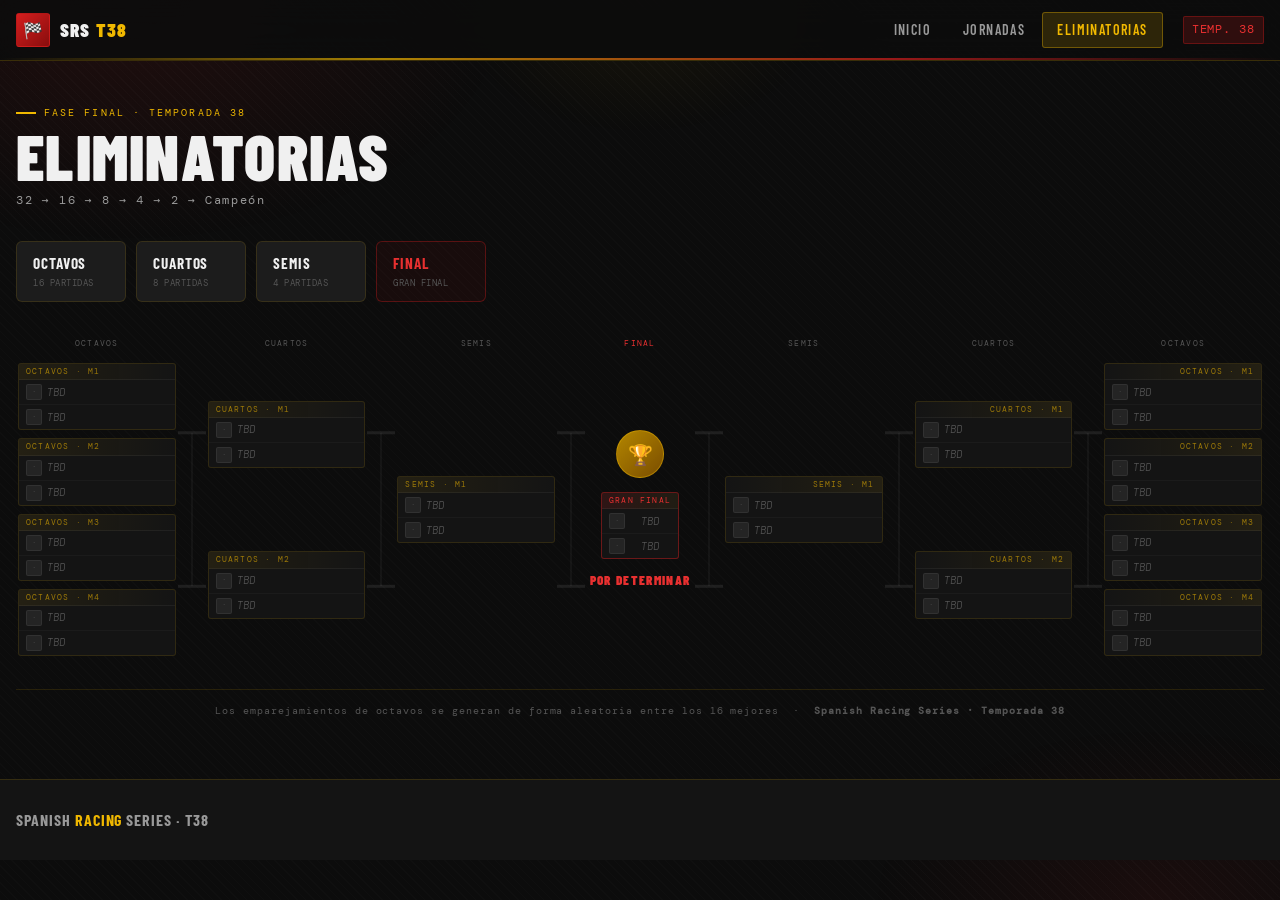
==== commit 78ec0450: "." ====
--- a/eliminatorias.html
+++ b/eliminatorias.html
@@ -18,14 +18,14 @@
         <div class="container header-inner">
             <a class="brand" href="index.html">
                 <span class="brand-icon">🏁</span>
-                <span class="brand-name">SRS <span>T37</span></span>
+                <span class="brand-name">SRS <span>T38</span></span>
             </a>
             <nav class="site-nav" aria-label="Principal">
                 <a href="index.html">Inicio</a>
                 <a href="jornadas.html">Jornadas</a>
                 <a href="eliminatorias.html" class="active">Eliminatorias</a>
             </nav>
-            <span class="season-badge">TEMP. 37</span>
+            <span class="season-badge">TEMP. 38</span>
         </div>
     </header>
 
@@ -36,7 +36,7 @@
 
                 <!-- Cabecera -->
                 <div class="elim-header">
-                    <p class="elim-kicker">Fase final · Temporada 37</p>
+                    <p class="elim-kicker">Fase final · Temporada 38</p>
                     <h1 class="elim-title">Eliminatorias</h1>
                     <p class="elim-sub">32 → 16 → 8 → 4 → 2 → Campeón</p>
                 </div>
@@ -45,22 +45,18 @@
                 <div class="elim-phases">
                     <div class="elim-phase-pill">
                         <div class="elim-phase-name">Octavos</div>
-                        <div class="elim-phase-date">3 de junio</div>
                         <div class="elim-phase-count">16 partidas</div>
                     </div>
                     <div class="elim-phase-pill">
                         <div class="elim-phase-name">Cuartos</div>
-                        <div class="elim-phase-date">5 de junio</div>
                         <div class="elim-phase-count">8 partidas</div>
                     </div>
                     <div class="elim-phase-pill">
                         <div class="elim-phase-name">Semis</div>
-                        <div class="elim-phase-date">8 de junio</div>
                         <div class="elim-phase-count">4 partidas</div>
                     </div>
                     <div class="elim-phase-pill elim-phase-pill--final">
                         <div class="elim-phase-name">Final</div>
-                        <div class="elim-phase-date">9 de junio</div>
                         <div class="elim-phase-count">Gran Final</div>
                     </div>
                 </div>
@@ -70,19 +66,19 @@
 
                     <!-- Labels de fase -->
                     <div class="bracket-phase-labels">
-                        <div class="bpl">Octavos <span>3 jun</span></div>
+                        <div class="bpl">Octavos</div>
                         <div class="bpl"></div>
-                        <div class="bpl">Cuartos <span>5 jun</span></div>
+                        <div class="bpl">Cuartos</div>
                         <div class="bpl"></div>
-                        <div class="bpl">Semis <span>8 jun</span></div>
+                        <div class="bpl">Semis</div>
                         <div class="bpl"></div>
-                        <div class="bpl bpl--final">Final <span>9 jun</span></div>
+                        <div class="bpl bpl--final">Final</div>
                         <div class="bpl"></div>
-                        <div class="bpl">Semis <span>8 jun</span></div>
+                        <div class="bpl">Semis</div>
                         <div class="bpl"></div>
-                        <div class="bpl">Cuartos <span>5 jun</span></div>
+                        <div class="bpl">Cuartos</div>
                         <div class="bpl"></div>
-                        <div class="bpl">Octavos <span>3 jun</span></div>
+                        <div class="bpl">Octavos</div>
                     </div>
 
                     <!-- Grid del bracket -->
@@ -120,7 +116,7 @@
 
                 <p class="bracket-note">
                     Los emparejamientos de octavos se generan de forma aleatoria entre los 16 mejores &nbsp;·&nbsp;
-                    <strong>Spanish Racing Series · Temporada 37</strong>
+                    <strong>Spanish Racing Series · Temporada 38</strong>
                 </p>
 
             </div>
@@ -130,7 +126,7 @@
     <!-- ══ FOOTER ═══════════════════════════════════════════════ -->
     <footer class="site-footer">
         <div class="container footer-inner">
-            <span class="footer-brand">Spanish <span>Racing</span> Series · T37</span>
+            <span class="footer-brand">Spanish <span>Racing</span> Series · T38</span>
             <div class="footer-links" id="footer-links"></div>
         </div>
     </footer>
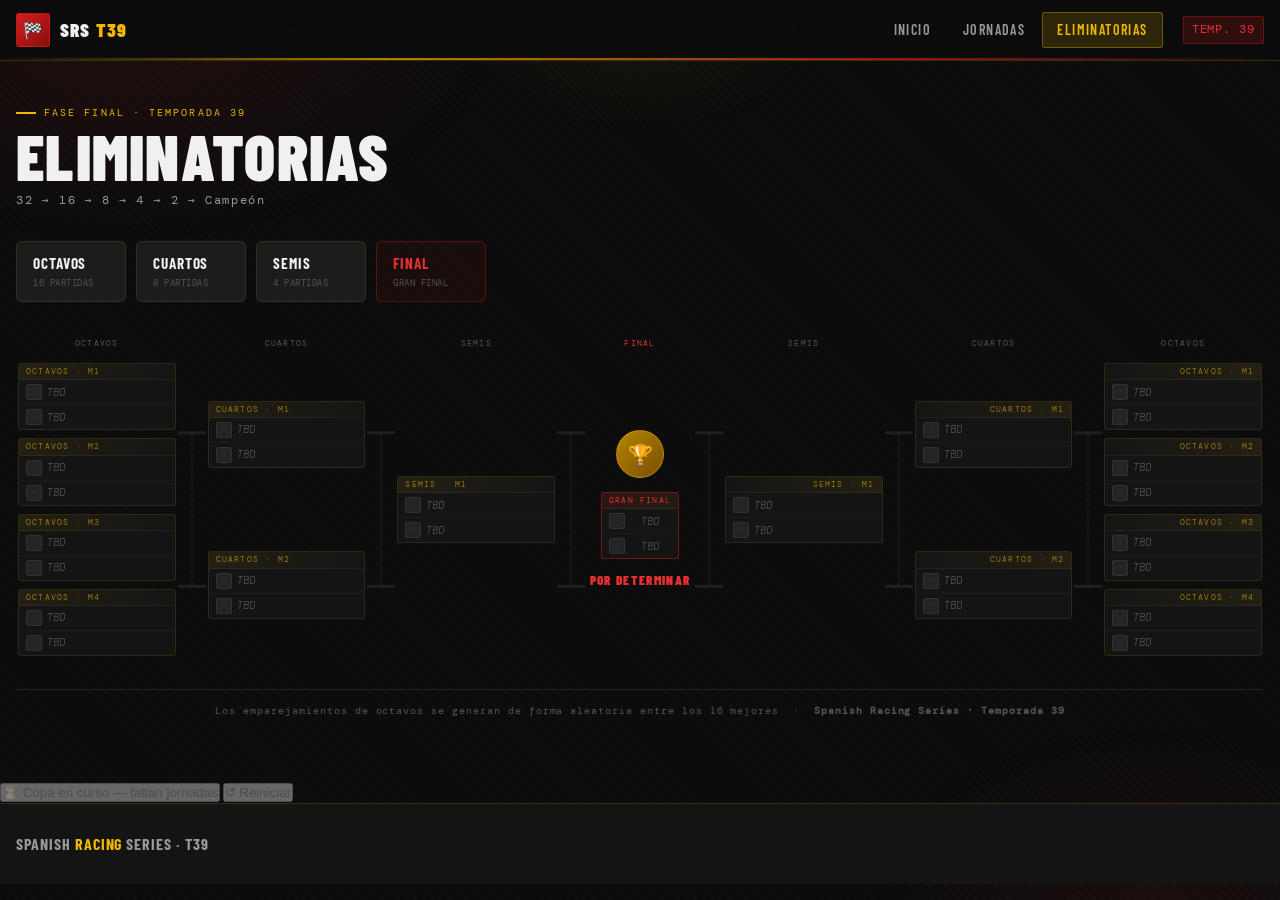
==== commit 39e8e5db: "COPA VERANO T39" ====
--- a/eliminatorias.html
+++ b/eliminatorias.html
@@ -1,139 +1,157 @@
-<!DOCTYPE html>
+<!doctype html>
 <html lang="es">
+  <head>
+    <meta charset="UTF-8" />
+    <meta name="viewport" content="width=device-width, initial-scale=1.0" />
+    <title>Spanish Racing Series — Eliminatorias T39</title>
+    <link rel="stylesheet" href="css/srs.css" />
+    <link
+      rel="stylesheet"
+      href="https://cdnjs.cloudflare.com/ajax/libs/font-awesome/6.4.0/css/all.min.css"
+    />
+  </head>
 
-<head>
-    <meta charset="UTF-8">
-    <meta name="viewport" content="width=device-width, initial-scale=1.0">
-    <title>Spanish Racing Series — Eliminatorias T37</title>
-    <link rel="stylesheet" href="css/srs.css">
-    <link rel="stylesheet" href="https://cdnjs.cloudflare.com/ajax/libs/font-awesome/6.4.0/css/all.min.css">
-</head>
-
-<body>
-
+  <body>
     <div class="ambient" aria-hidden="true"></div>
 
     <!-- ══ HEADER ══════════════════════════════════════════════ -->
     <header class="site-header">
-        <div class="container header-inner">
-            <a class="brand" href="index.html">
-                <span class="brand-icon">🏁</span>
-                <span class="brand-name">SRS <span>T38</span></span>
-            </a>
-            <nav class="site-nav" aria-label="Principal">
-                <a href="index.html">Inicio</a>
-                <a href="jornadas.html">Jornadas</a>
-                <a href="eliminatorias.html" class="active">Eliminatorias</a>
-            </nav>
-            <span class="season-badge">TEMP. 38</span>
-        </div>
+      <div class="container header-inner">
+        <a class="brand" href="index.html">
+          <span class="brand-icon">🏁</span>
+          <span class="brand-name">SRS <span>T39</span></span>
+        </a>
+        <nav class="site-nav" aria-label="Principal">
+          <a href="index.html">Inicio</a>
+          <a href="jornadas.html">Jornadas</a>
+          <a href="eliminatorias.html" class="active">Eliminatorias</a>
+        </nav>
+        <span class="season-badge">TEMP. 39</span>
+      </div>
     </header>
 
     <!-- ══ MAIN ════════════════════════════════════════════════ -->
     <main>
-        <section class="elim-section">
-            <div class="container">
+      <section class="elim-section">
+        <div class="container">
+          <!-- Cabecera -->
+          <div class="elim-header">
+            <p class="elim-kicker">Fase final · Temporada 39</p>
+            <h1 class="elim-title">Eliminatorias</h1>
+            <p class="elim-sub">32 → 16 → 8 → 4 → 2 → Campeón</p>
+          </div>
 
-                <!-- Cabecera -->
-                <div class="elim-header">
-                    <p class="elim-kicker">Fase final · Temporada 38</p>
-                    <h1 class="elim-title">Eliminatorias</h1>
-                    <p class="elim-sub">32 → 16 → 8 → 4 → 2 → Campeón</p>
-                </div>
+          <!-- Phase pills -->
+          <div class="elim-phases">
+            <div class="elim-phase-pill">
+              <div class="elim-phase-name">Octavos</div>
+              <div class="elim-phase-count">16 partidas</div>
+            </div>
+            <div class="elim-phase-pill">
+              <div class="elim-phase-name">Cuartos</div>
+              <div class="elim-phase-count">8 partidas</div>
+            </div>
+            <div class="elim-phase-pill">
+              <div class="elim-phase-name">Semis</div>
+              <div class="elim-phase-count">4 partidas</div>
+            </div>
+            <div class="elim-phase-pill elim-phase-pill--final">
+              <div class="elim-phase-name">Final</div>
+              <div class="elim-phase-count">Gran Final</div>
+            </div>
+          </div>
 
-                <!-- Phase pills -->
-                <div class="elim-phases">
-                    <div class="elim-phase-pill">
-                        <div class="elim-phase-name">Octavos</div>
-                        <div class="elim-phase-count">16 partidas</div>
-                    </div>
-                    <div class="elim-phase-pill">
-                        <div class="elim-phase-name">Cuartos</div>
-                        <div class="elim-phase-count">8 partidas</div>
-                    </div>
-                    <div class="elim-phase-pill">
-                        <div class="elim-phase-name">Semis</div>
-                        <div class="elim-phase-count">4 partidas</div>
-                    </div>
-                    <div class="elim-phase-pill elim-phase-pill--final">
-                        <div class="elim-phase-name">Final</div>
-                        <div class="elim-phase-count">Gran Final</div>
-                    </div>
-                </div>
+          <!-- Bracket -->
+          <div class="bracket-outer">
+            <!-- Labels de fase -->
+            <div class="bracket-phase-labels">
+              <div class="bpl">Octavos</div>
+              <div class="bpl"></div>
+              <div class="bpl">Cuartos</div>
+              <div class="bpl"></div>
+              <div class="bpl">Semis</div>
+              <div class="bpl"></div>
+              <div class="bpl bpl--final">Final</div>
+              <div class="bpl"></div>
+              <div class="bpl">Semis</div>
+              <div class="bpl"></div>
+              <div class="bpl">Cuartos</div>
+              <div class="bpl"></div>
+              <div class="bpl">Octavos</div>
+            </div>
 
-                <!-- Bracket -->
-                <div class="bracket-outer">
+            <!-- Grid del bracket -->
+            <div class="bracket-grid">
+              <!-- Octavos izquierda (P1-P4) -->
+              <div class="b-col" id="b-col-oct-l"></div>
+              <div class="b-conn" id="b-cn-ol-cl"></div>
 
-                    <!-- Labels de fase -->
-                    <div class="bracket-phase-labels">
-                        <div class="bpl">Octavos</div>
-                        <div class="bpl"></div>
-                        <div class="bpl">Cuartos</div>
-                        <div class="bpl"></div>
-                        <div class="bpl">Semis</div>
-                        <div class="bpl"></div>
-                        <div class="bpl bpl--final">Final</div>
-                        <div class="bpl"></div>
-                        <div class="bpl">Semis</div>
-                        <div class="bpl"></div>
-                        <div class="bpl">Cuartos</div>
-                        <div class="bpl"></div>
-                        <div class="bpl">Octavos</div>
-                    </div>
+              <!-- Cuartos izquierda (C1-C2) -->
+              <div class="b-col" id="b-col-cua-l"></div>
+              <div class="b-conn" id="b-cn-cl-sl"></div>
 
-                    <!-- Grid del bracket -->
-                    <div class="bracket-grid">
+              <!-- Semifinal izquierda (S1) -->
+              <div class="b-col" id="b-col-sem-l"></div>
+              <div class="b-conn" id="b-cn-sl-f"></div>
 
-                        <!-- Octavos izquierda (P1-P4) -->
-                        <div class="b-col" id="b-col-oct-l"></div>
-                        <div class="b-conn" id="b-cn-ol-cl"></div>
+              <!-- FINAL + trofeo -->
+              <div class="b-center" id="b-center"></div>
 
-                        <!-- Cuartos izquierda (C1-C2) -->
-                        <div class="b-col" id="b-col-cua-l"></div>
-                        <div class="b-conn" id="b-cn-cl-sl"></div>
+              <!-- Semi derecha ← conector -->
+              <div class="b-conn" id="b-cn-f-sr"></div>
+              <div class="b-col" id="b-col-sem-r"></div>
 
-                        <!-- Semifinal izquierda (S1) -->
-                        <div class="b-col" id="b-col-sem-l"></div>
-                        <div class="b-conn" id="b-cn-sl-f"></div>
+              <!-- Cuartos derecha ← conector -->
+              <div class="b-conn" id="b-cn-sr-cr"></div>
+              <div class="b-col" id="b-col-cua-r"></div>
 
-                        <!-- FINAL + trofeo -->
-                        <div class="b-center" id="b-center"></div>
+              <!-- Octavos derecha ← conector -->
+              <div class="b-conn" id="b-cn-cr-or"></div>
+              <div class="b-col" id="b-col-oct-r"></div>
+            </div>
+          </div>
 
-                        <!-- Semi derecha ← conector -->
-                        <div class="b-conn" id="b-cn-f-sr"></div>
-                        <div class="b-col" id="b-col-sem-r"></div>
+          <p class="bracket-note">
+            Los emparejamientos de octavos se generan de forma aleatoria entre
+            los 16 mejores &nbsp;·&nbsp;
+            <strong>Spanish Racing Series · Temporada 39</strong>
+          </p>
+        </div>
+      </section>
+    </main>
 
-                        <!-- Cuartos derecha ← conector -->
-                        <div class="b-conn" id="b-cn-sr-cr"></div>
-                        <div class="b-col" id="b-col-cua-r"></div>
+    <div class="sorteo-panel">
+      <button id="btn-generar-sorteo" class="btn-sorteo">
+        🎲 Generar sorteo
+      </button>
+      <button
+        id="btn-reiniciar-sorteo"
+        class="btn-sorteo btn-sorteo--secundario"
+      >
+        ↺ Reiniciar
+      </button>
 
-                        <!-- Octavos derecha ← conector -->
-                        <div class="b-conn" id="b-cn-cr-or"></div>
-                        <div class="b-col" id="b-col-oct-r"></div>
+      <div id="sorteo-ruleta" class="sorteo-ruleta" hidden>
+        <p class="sorteo-ruleta-label" id="sorteo-contador">Bola 1 de 16</p>
+        <div class="sorteo-ruleta-nombre" id="sorteo-nombre-actual">—</div>
+      </div>
 
-                    </div>
-                </div>
-
-                <p class="bracket-note">
-                    Los emparejamientos de octavos se generan de forma aleatoria entre los 16 mejores &nbsp;·&nbsp;
-                    <strong>Spanish Racing Series · Temporada 38</strong>
-                </p>
-
-            </div>
-        </section>
-    </main>
+      <div id="sorteo-reveladas" class="sorteo-reveladas" hidden></div>
+    </div>
 
     <!-- ══ FOOTER ═══════════════════════════════════════════════ -->
     <footer class="site-footer">
-        <div class="container footer-inner">
-            <span class="footer-brand">Spanish <span>Racing</span> Series · T38</span>
-            <div class="footer-links" id="footer-links"></div>
-        </div>
+      <div class="container footer-inner">
+        <span class="footer-brand"
+          >Spanish <span>Racing</span> Series · T39</span
+        >
+        <div class="footer-links" id="footer-links"></div>
+      </div>
     </footer>
 
     <script src="js/srs-data.js"></script>
+    <script src="js/copa.js"></script>
     <script src="js/eliminatorias.js"></script>
-
-</body>
-
-</html>+    <script src="js/sorteo.js"></script>
+  </body>
+</html>
--- a/css/srs.css
+++ b/css/srs.css
@@ -1,1343 +1,1534 @@
-/* ============================================================
+/* ================================================================
    SPANISH RACING SERIES — SRS.CSS
    Paleta: Rojo SRS / Dorado / Negro carbono
-   Fonts: Barlow Condensed (display) + DM Mono (data)
-   ============================================================ */
-
-@import url('https://fonts.googleapis.com/css2?family=Barlow+Condensed:ital,wght@0,300;0,400;0,600;0,700;0,900;1,700&family=DM+Mono:wght@400;500&family=Barlow:wght@400;500;600&display=swap');
-
+   Fonts: Barlow Condensed (display) + DM Mono (data) + Barlow (body)
+
+   ÍNDICE
+   01. Fuentes y variables (design tokens)
+   02. Reset y base
+   03. Fondo / textura / ambient glow
+   04. Layout utilities (container)
+   05. Header
+   06. Footer
+   07. Botones
+   08. Utilidades de sección (labels, títulos, panels, chips)
+   09. Home — Hero
+   10. Home — Countdown
+   11. Clasificación / Tabla General
+   12. Copa — estados de fase (colores por fila + leyenda)
+   13. Jornadas — grid y tarjetas
+   14. Jornadas — duelo row (formato card)
+   15. Page hero genérico + next-round banner
+   16. Eliminatorias — cabecera y phase pills
+   17. Eliminatorias — bracket (grid, columnas, conectores)
+   18. Eliminatorias — match card y slots
+   19. Eliminatorias — centro (trofeo + final)
+   20. Responsive
+   ================================================================ */
+
+@import url("https://fonts.googleapis.com/css2?family=Barlow+Condensed:ital,wght@0,300;0,400;0,600;0,700;0,900;1,700&family=DM+Mono:wght@400;500&family=Barlow:wght@400;500;600&display=swap");
+
+/* ================================================================
+   01. FUENTES Y VARIABLES (DESIGN TOKENS)
+   ================================================================ */
 :root {
-    /* ── Core brand palette (colores bandera española / SRS) */
-    --carbon: #0c0c0c;
-    --carbon-2: #141414;
-    --carbon-3: #1c1c1c;
-    --carbon-4: #242424;
-    --carbon-5: #2e2e2e;
-    --panel: rgba(20, 20, 20, 0.94);
-
-    /* Rojo SRS — extraído del banner */
-    --red: #d41e1e;
-    --red-bright: #e83030;
-    --red-dim: rgba(212, 30, 30, 0.18);
-    --red-glow: rgba(212, 30, 30, 0.4);
-
-    /* Dorado / amarillo — de la bandera española */
-    --gold: #f0b800;
-    --gold-bright: #ffd000;
-    --gold-dim: rgba(240, 184, 0, 0.15);
-    --gold-glow: rgba(240, 184, 0, 0.35);
-
-    /* Plata / blancos */
-    --silver: #d0d8e0;
-    --silver-dim: #666e78;
-    --silver-faint: #262626;
-
-    /* Semánticos */
-    --text: #f0f0f0;
-    --text-dim: #999;
-    --text-muted: #555;
-    --border: rgba(240, 184, 0, 0.12);
-    --border-bright: rgba(240, 184, 0, 0.45);
-    --winner-bg: rgba(240, 184, 0, 0.07);
-
-    /* Radii */
-    --r-sm: 3px;
-    --r-md: 6px;
-    --r-lg: 10px;
-
-    --transition: all 0.2s ease;
-}
-
+  /* Carbón / fondos */
+  --carbon: #0c0c0c;
+  --carbon-2: #141414;
+  --carbon-3: #1c1c1c;
+  --carbon-4: #242424;
+  --carbon-5: #2e2e2e;
+  --panel: rgba(20, 20, 20, 0.94);
+
+  /* Rojo SRS */
+  --red: #d41e1e;
+  --red-bright: #e83030;
+  --red-dim: rgba(212, 30, 30, 0.18);
+  --red-glow: rgba(212, 30, 30, 0.4);
+
+  /* Dorado / amarillo (bandera española) */
+  --gold: #f0b800;
+  --gold-bright: #ffd000;
+  --gold-dim: rgba(240, 184, 0, 0.15);
+  --gold-glow: rgba(240, 184, 0, 0.35);
+
+  /* Plata / blancos */
+  --silver: #d0d8e0;
+  --silver-dim: #666e78;
+  --silver-faint: #262626;
+
+  /* Semánticos */
+  --text: #f0f0f0;
+  --text-dim: #999;
+  --text-muted: #555;
+  --border: rgba(240, 184, 0, 0.12);
+  --border-bright: rgba(240, 184, 0, 0.45);
+  --winner-bg: rgba(240, 184, 0, 0.07);
+
+  /* Radios */
+  --r-sm: 3px;
+  --r-md: 6px;
+  --r-lg: 10px;
+
+  --transition: all 0.2s ease;
+}
+
+/* ================================================================
+   02. RESET Y BASE
+   ================================================================ */
 *,
 *::before,
 *::after {
-    box-sizing: border-box;
-    margin: 0;
-    padding: 0;
+  box-sizing: border-box;
+  margin: 0;
+  padding: 0;
 }
 
 html {
-    scroll-behavior: smooth;
+  scroll-behavior: smooth;
 }
 
 body {
-    font-family: 'Barlow', sans-serif;
-    background: var(--carbon);
-    color: var(--text);
-    min-height: 100vh;
-    line-height: 1.5;
-    overflow-x: hidden;
-}
-
-/* ── TEXTURA DIAGONAL (sutil, fibra de carbono) ─────────── */
+  font-family: "Barlow", sans-serif;
+  background: var(--carbon);
+  color: var(--text);
+  min-height: 100vh;
+  line-height: 1.5;
+  overflow-x: hidden;
+}
+
+/* ================================================================
+   03. FONDO / TEXTURA / AMBIENT GLOW
+   ================================================================ */
 body::before {
-    content: '';
-    position: fixed;
-    inset: 0;
-    z-index: 0;
-    pointer-events: none;
-    background-image:
-        repeating-linear-gradient(45deg,
-            rgba(255, 255, 255, 0.015) 0px,
-            rgba(255, 255, 255, 0.015) 1px,
-            transparent 1px,
-            transparent 6px);
-}
-
-/* ── AMBIENT GLOW ─────────────────────────────────────────── */
+  /* Textura diagonal sutil, efecto fibra de carbono */
+  content: "";
+  position: fixed;
+  inset: 0;
+  z-index: 0;
+  pointer-events: none;
+  background-image: repeating-linear-gradient(
+    45deg,
+    rgba(255, 255, 255, 0.015) 0px,
+    rgba(255, 255, 255, 0.015) 1px,
+    transparent 1px,
+    transparent 6px
+  );
+}
+
 .ambient {
-    position: fixed;
-    inset: 0;
-    pointer-events: none;
-    z-index: 0;
-    background:
-        radial-gradient(ellipse 50% 45% at 10% 0%, rgba(212, 30, 30, 0.1) 0%, transparent 60%),
-        radial-gradient(ellipse 40% 35% at 90% 100%, rgba(212, 30, 30, 0.07) 0%, transparent 55%),
-        radial-gradient(ellipse 30% 30% at 50% 0%, rgba(240, 184, 0, 0.06) 0%, transparent 50%);
-}
-
-/* ── CONTAINER ────────────────────────────────────────────── */
+  position: fixed;
+  inset: 0;
+  pointer-events: none;
+  z-index: 0;
+  background:
+    radial-gradient(
+      ellipse 50% 45% at 10% 0%,
+      rgba(212, 30, 30, 0.1) 0%,
+      transparent 60%
+    ),
+    radial-gradient(
+      ellipse 40% 35% at 90% 100%,
+      rgba(212, 30, 30, 0.07) 0%,
+      transparent 55%
+    ),
+    radial-gradient(
+      ellipse 30% 30% at 50% 0%,
+      rgba(240, 184, 0, 0.06) 0%,
+      transparent 50%
+    );
+}
+
+/* ================================================================
+   04. LAYOUT UTILITIES
+   ================================================================ */
 .container {
-    width: min(1280px, calc(100% - 2rem));
-    margin-inline: auto;
-    position: relative;
-    z-index: 1;
-}
-
-/* ══════════════════════════════════════════════════════
-   HEADER
-══════════════════════════════════════════════════════ */
+  width: min(1280px, calc(100% - 2rem));
+  margin-inline: auto;
+  position: relative;
+  z-index: 1;
+}
+
+/* ================================================================
+   05. HEADER
+   ================================================================ */
 .site-header {
-    position: sticky;
-    top: 0;
-    z-index: 100;
-    background: rgba(12, 12, 12, 0.92);
-    backdrop-filter: blur(16px);
-    border-bottom: 1px solid rgba(240, 184, 0, 0.2);
-}
-
-/* Franja dorada fina en el header */
+  position: sticky;
+  top: 0;
+  z-index: 100;
+  background: rgba(12, 12, 12, 0.92);
+  backdrop-filter: blur(16px);
+  border-bottom: 1px solid rgba(240, 184, 0, 0.2);
+}
+
 .site-header::after {
-    content: '';
-    position: absolute;
-    bottom: 0;
-    left: 0;
-    right: 0;
-    height: 2px;
-    background: linear-gradient(90deg, transparent 0%, var(--gold) 30%, var(--red) 70%, transparent 100%);
-    opacity: 0.7;
+  /* Franja dorada/roja fina bajo el header */
+  content: "";
+  position: absolute;
+  bottom: 0;
+  left: 0;
+  right: 0;
+  height: 2px;
+  background: linear-gradient(
+    90deg,
+    transparent 0%,
+    var(--gold) 30%,
+    var(--red) 70%,
+    transparent 100%
+  );
+  opacity: 0.7;
 }
 
 .header-inner {
-    display: flex;
-    align-items: center;
-    gap: 20px;
-    height: 60px;
+  display: flex;
+  align-items: center;
+  gap: 20px;
+  height: 60px;
 }
 
 .brand {
-    display: flex;
-    align-items: center;
-    gap: 10px;
-    text-decoration: none;
-    flex-shrink: 0;
+  display: flex;
+  align-items: center;
+  gap: 10px;
+  text-decoration: none;
+  flex-shrink: 0;
 }
 
 .brand-icon {
-    width: 34px;
-    height: 34px;
-    background: linear-gradient(135deg, var(--red), #880d0d);
-    border-radius: var(--r-sm);
-    display: grid;
-    place-items: center;
-    font-size: 16px;
-    border: 1px solid rgba(212, 30, 30, 0.5);
+  width: 34px;
+  height: 34px;
+  background: linear-gradient(135deg, var(--red), #880d0d);
+  border-radius: var(--r-sm);
+  display: grid;
+  place-items: center;
+  font-size: 16px;
+  border: 1px solid rgba(212, 30, 30, 0.5);
 }
 
 .brand-name {
-    font-family: 'Barlow Condensed', sans-serif;
-    font-weight: 900;
-    font-size: 1.2rem;
-    letter-spacing: 0.06em;
-    text-transform: uppercase;
-    color: var(--text);
+  font-family: "Barlow Condensed", sans-serif;
+  font-weight: 900;
+  font-size: 1.2rem;
+  letter-spacing: 0.06em;
+  text-transform: uppercase;
+  color: var(--text);
 }
 
 .brand-name span {
-    color: var(--gold);
+  color: var(--gold);
 }
 
 .site-nav {
-    display: flex;
-    align-items: center;
-    gap: 2px;
-    margin-left: auto;
+  display: flex;
+  align-items: center;
+  gap: 2px;
+  margin-left: auto;
 }
 
 .site-nav a {
-    font-family: 'Barlow Condensed', sans-serif;
-    font-weight: 600;
-    font-size: 0.88rem;
-    letter-spacing: 0.1em;
-    text-transform: uppercase;
-    text-decoration: none;
-    color: var(--text-dim);
-    padding: 6px 14px;
-    border-radius: var(--r-sm);
-    transition: var(--transition);
-    border: 1px solid transparent;
+  font-family: "Barlow Condensed", sans-serif;
+  font-weight: 600;
+  font-size: 0.88rem;
+  letter-spacing: 0.1em;
+  text-transform: uppercase;
+  text-decoration: none;
+  color: var(--text-dim);
+  padding: 6px 14px;
+  border-radius: var(--r-sm);
+  transition: var(--transition);
+  border: 1px solid transparent;
 }
 
 .site-nav a:hover {
-    color: var(--gold);
-    background: var(--gold-dim);
-    border-color: rgba(240, 184, 0, 0.25);
+  color: var(--gold);
+  background: var(--gold-dim);
+  border-color: rgba(240, 184, 0, 0.25);
 }
 
 .site-nav a.active {
-    color: var(--gold);
-    background: var(--gold-dim);
-    border-color: rgba(240, 184, 0, 0.35);
+  color: var(--gold);
+  background: var(--gold-dim);
+  border-color: rgba(240, 184, 0, 0.35);
 }
 
 .season-badge {
-    font-family: 'DM Mono', monospace;
-    font-size: 0.72rem;
-    letter-spacing: 0.08em;
-    color: var(--red-bright);
-    border: 1px solid rgba(212, 30, 30, 0.35);
-    border-radius: 2px;
-    padding: 4px 8px;
-    background: var(--red-dim);
-    flex-shrink: 0;
-}
-
-/* ══════════════════════════════════════════════════════
-   FOOTER
-══════════════════════════════════════════════════════ */
+  font-family: "DM Mono", monospace;
+  font-size: 0.72rem;
+  letter-spacing: 0.08em;
+  color: var(--red-bright);
+  border: 1px solid rgba(212, 30, 30, 0.35);
+  border-radius: 2px;
+  padding: 4px 8px;
+  background: var(--red-dim);
+  flex-shrink: 0;
+}
+
+/* ================================================================
+   06. FOOTER
+   ================================================================ */
 .site-footer {
-    border-top: 1px solid rgba(240, 184, 0, 0.15);
-    background: var(--carbon-2);
-    padding: 28px 0;
-    position: relative;
-    z-index: 1;
+  border-top: 1px solid rgba(240, 184, 0, 0.15);
+  background: var(--carbon-2);
+  padding: 28px 0;
+  position: relative;
+  z-index: 1;
 }
 
 .footer-inner {
-    display: flex;
-    justify-content: space-between;
-    align-items: center;
-    gap: 20px;
+  display: flex;
+  justify-content: space-between;
+  align-items: center;
+  gap: 20px;
+  flex-wrap: wrap;
+}
+
+.footer-brand {
+  font-family: "Barlow Condensed", sans-serif;
+  font-weight: 700;
+  font-size: 1rem;
+  letter-spacing: 0.06em;
+  text-transform: uppercase;
+  color: var(--text-dim);
+}
+
+.footer-brand span {
+  color: var(--gold);
+}
+
+.footer-links {
+  display: flex;
+  gap: 8px;
+  flex-wrap: wrap;
+  align-items: center;
+}
+
+.footer-links a {
+  font-family: "DM Mono", monospace;
+  font-size: 0.72rem;
+  letter-spacing: 0.06em;
+  text-decoration: none;
+  color: var(--text-muted);
+  padding: 5px 10px;
+  border: 1px solid var(--silver-faint);
+  border-radius: 2px;
+  transition: var(--transition);
+}
+
+.footer-links a:hover {
+  color: var(--gold);
+  border-color: rgba(240, 184, 0, 0.4);
+  background: var(--gold-dim);
+}
+
+/* ================================================================
+   07. BOTONES
+   ================================================================ */
+.btn {
+  display: inline-flex;
+  align-items: center;
+  gap: 7px;
+  font-family: "Barlow Condensed", sans-serif;
+  font-weight: 700;
+  font-size: 0.9rem;
+  letter-spacing: 0.1em;
+  text-transform: uppercase;
+  text-decoration: none;
+  border-radius: var(--r-sm);
+  padding: 10px 20px;
+  transition: var(--transition);
+  cursor: pointer;
+  border: none;
+}
+
+.btn--primary {
+  background: var(--red);
+  color: #fff;
+  border: 1px solid transparent;
+}
+
+.btn--primary:hover {
+  background: var(--red-bright);
+  transform: translateY(-1px);
+}
+
+.btn--secondary {
+  background: var(--gold);
+  color: #0c0c0c;
+  border: 1px solid transparent;
+}
+
+.btn--secondary:hover {
+  background: var(--gold-bright);
+  transform: translateY(-1px);
+}
+
+.btn--outline {
+  background: transparent;
+  color: var(--text);
+  border: 1px solid var(--silver-faint);
+}
+
+.btn--outline:hover {
+  border-color: var(--gold);
+  color: var(--gold);
+  background: var(--gold-dim);
+}
+
+/* ================================================================
+   08. UTILIDADES DE SECCIÓN (labels, títulos, panels, chips)
+   ================================================================ */
+.page-section {
+  padding: 56px 0;
+  position: relative;
+  z-index: 1;
+}
+
+.section-label {
+  font-family: "DM Mono", monospace;
+  font-size: 0.65rem;
+  letter-spacing: 0.2em;
+  text-transform: uppercase;
+  color: var(--gold);
+  margin-bottom: 6px;
+}
+
+.section-title {
+  font-family: "Barlow Condensed", sans-serif;
+  font-weight: 900;
+  font-size: clamp(2.4rem, 5vw, 4rem);
+  letter-spacing: 0.02em;
+  text-transform: uppercase;
+  line-height: 0.9;
+  color: var(--text);
+}
+
+.section-title em {
+  font-style: normal;
+  color: var(--gold);
+}
+
+.section-sub {
+  color: var(--text-dim);
+  font-size: 0.9rem;
+  margin-top: 8px;
+  max-width: 52ch;
+}
+
+.panel {
+  background: var(--carbon-2);
+  border: 1px solid var(--border);
+  border-radius: var(--r-md);
+  overflow: hidden;
+}
+
+.panel-header {
+  padding: 10px 16px;
+  background: linear-gradient(90deg, rgba(240, 184, 0, 0.07), transparent);
+  border-bottom: 1px solid var(--border);
+  display: flex;
+  align-items: center;
+  gap: 8px;
+}
+
+.panel-header-label {
+  font-family: "DM Mono", monospace;
+  font-size: 0.62rem;
+  letter-spacing: 0.18em;
+  text-transform: uppercase;
+  color: var(--gold);
+}
+
+.chip {
+  font-family: "DM Mono", monospace;
+  font-size: 0.65rem;
+  letter-spacing: 0.08em;
+  padding: 3px 8px;
+  border-radius: 2px;
+}
+
+.chip--cyan {
+  color: var(--gold);
+  background: var(--gold-dim);
+  border: 1px solid rgba(240, 184, 0, 0.3);
+}
+
+.chip--orange {
+  color: var(--red-bright);
+  background: var(--red-dim);
+  border: 1px solid rgba(212, 30, 30, 0.35);
+}
+
+.chip--done {
+  color: #4ade80;
+  background: rgba(74, 222, 128, 0.1);
+  border: 1px solid rgba(74, 222, 128, 0.25);
+}
+
+.chip--grey {
+  color: var(--text-dim);
+  background: var(--silver-faint);
+  border: 1px solid rgba(255, 255, 255, 0.06);
+}
+
+/* ================================================================
+   09. HOME — HERO
+   ================================================================ */
+.hero {
+  padding: 64px 0 48px;
+  position: relative;
+  z-index: 1;
+}
+
+.hero-grid {
+  display: grid;
+  grid-template-columns: 1fr 380px;
+  gap: 32px;
+  align-items: start;
+}
+
+.hero-eyebrow {
+  font-family: "DM Mono", monospace;
+  font-size: 0.7rem;
+  letter-spacing: 0.2em;
+  text-transform: uppercase;
+  color: var(--red-bright);
+  margin-bottom: 12px;
+  display: flex;
+  align-items: center;
+  gap: 8px;
+}
+
+.hero-eyebrow::before {
+  content: "";
+  width: 24px;
+  height: 2px;
+  background: var(--red);
+  display: inline-block;
+}
+
+.hero-title {
+  font-family: "Barlow Condensed", sans-serif;
+  font-weight: 900;
+  font-size: clamp(3.2rem, 7vw, 6rem);
+  letter-spacing: 0.01em;
+  text-transform: uppercase;
+  line-height: 0.88;
+  color: var(--text);
+  margin-bottom: 18px;
+}
+
+.hero-title .accent {
+  color: var(--gold);
+}
+
+.hero-title .stroke {
+  -webkit-text-stroke: 1.5px var(--gold);
+  color: transparent;
+}
+
+.hero-desc {
+  color: var(--text-dim);
+  font-size: 0.95rem;
+  max-width: 48ch;
+  line-height: 1.65;
+  margin-bottom: 28px;
+}
+
+.hero-stats-row {
+  display: flex;
+  gap: 24px;
+  flex-wrap: wrap;
+  margin-bottom: 32px;
+}
+
+.stat-block {
+  display: flex;
+  flex-direction: column;
+}
+
+.stat-block .num {
+  font-family: "Barlow Condensed", sans-serif;
+  font-weight: 700;
+  font-size: 2rem;
+  color: var(--gold);
+  line-height: 1;
+}
+
+.stat-block .lbl {
+  font-family: "DM Mono", monospace;
+  font-size: 0.6rem;
+  letter-spacing: 0.14em;
+  text-transform: uppercase;
+  color: var(--text-muted);
+  margin-top: 2px;
+}
+
+.hero-ctas {
+  display: flex;
+  gap: 10px;
+  flex-wrap: wrap;
+}
+
+/* ================================================================
+   10. HOME — COUNTDOWN
+   ================================================================ */
+.countdown-panel {
+  background: var(--carbon-3);
+  border: 1px solid rgba(240, 184, 0, 0.2);
+  border-radius: var(--r-md);
+  padding: 20px;
+  position: relative;
+  overflow: hidden;
+}
+
+.countdown-panel::before {
+  /* Franja lateral degradada oro → rojo */
+  content: "";
+  position: absolute;
+  left: 0;
+  top: 0;
+  bottom: 0;
+  width: 3px;
+  background: linear-gradient(180deg, var(--gold) 0%, var(--red) 100%);
+}
+
+.countdown-label {
+  font-family: "DM Mono", monospace;
+  font-size: 0.62rem;
+  letter-spacing: 0.18em;
+  text-transform: uppercase;
+  color: var(--gold);
+  margin-bottom: 8px;
+}
+
+.countdown-time {
+  font-family: "Barlow Condensed", sans-serif;
+  font-weight: 700;
+  font-size: 3rem;
+  letter-spacing: 0.04em;
+  color: var(--text);
+  line-height: 1;
+  margin-bottom: 6px;
+  font-variant-numeric: tabular-nums;
+}
+
+.countdown-note {
+  font-size: 0.8rem;
+  color: var(--text-dim);
+  margin-bottom: 14px;
+}
+
+.countdown-zones {
+  display: grid;
+  grid-template-columns: 1fr 1fr;
+  gap: 6px;
+}
+
+.zone-row {
+  display: flex;
+  justify-content: space-between;
+  align-items: center;
+  background: var(--carbon-4);
+  border-radius: var(--r-sm);
+  padding: 6px 10px;
+  border: 1px solid rgba(255, 255, 255, 0.04);
+}
+
+.zone-name {
+  font-family: "DM Mono", monospace;
+  font-size: 0.6rem;
+  letter-spacing: 0.08em;
+  color: var(--text-dim);
+}
+
+.zone-time {
+  font-family: "DM Mono", monospace;
+  font-size: 0.7rem;
+  color: var(--gold);
+  font-weight: 500;
+}
+
+/* ================================================================
+   11. CLASIFICACIÓN / TABLA GENERAL
+   ================================================================ */
+.clasificacion-table {
+  width: 100%;
+}
+
+.clas-row {
+  display: grid;
+  grid-template-columns: 42px 32px 1fr auto;
+  align-items: center;
+  gap: 10px;
+  padding: 8px 14px;
+  border-bottom: 1px solid rgba(255, 255, 255, 0.04);
+  transition: background 0.15s;
+}
+
+.clas-row:last-child {
+  border-bottom: none;
+}
+
+.clas-row:hover {
+  background: rgba(240, 184, 0, 0.04);
+}
+
+/* Nota: .top-1/.top-2/.top-3 quedaron sin uso en index.html desde que
+   la Tabla General pasó a colorearse por fase de Copa (ver sección 12).
+   Se conservan aquí por si se reutilizan en otra tabla de podio. */
+.clas-row.top-1 {
+  background: linear-gradient(
+    90deg,
+    rgba(212, 30, 30, 0.14) 0%,
+    transparent 70%
+  );
+  border-left: 3px solid var(--gold);
+}
+
+.clas-row.top-2 {
+  background: linear-gradient(
+    90deg,
+    rgba(240, 184, 0, 0.08) 0%,
+    transparent 70%
+  );
+  border-left: 3px solid rgba(240, 184, 0, 0.5);
+}
+
+.clas-row.top-3 {
+  background: linear-gradient(
+    90deg,
+    rgba(240, 184, 0, 0.05) 0%,
+    transparent 70%
+  );
+  border-left: 3px solid rgba(212, 30, 30, 0.4);
+}
+
+.clas-pos {
+  font-family: "Barlow Condensed", sans-serif;
+  font-weight: 700;
+  font-size: 1.1rem;
+  color: var(--text-dim);
+  text-align: right;
+}
+
+.clas-pos.p1 {
+  color: var(--gold);
+}
+
+.clas-pos.p2 {
+  color: #d4b860;
+}
+
+.clas-pos.p3 {
+  color: var(--red-bright);
+}
+
+.clas-avatar {
+  width: 28px;
+  height: 28px;
+  border-radius: 50%;
+  background: var(--carbon-5);
+  border: 1px solid rgba(240, 184, 0, 0.2);
+  display: grid;
+  place-items: center;
+  font-size: 11px;
+  color: var(--text-muted);
+  flex-shrink: 0;
+  font-family: "Barlow Condensed", sans-serif;
+  font-weight: 700;
+  letter-spacing: 0.02em;
+}
+
+.clas-info strong {
+  display: block;
+  font-size: 0.85rem;
+  font-weight: 600;
+  color: var(--text);
+  white-space: nowrap;
+  overflow: hidden;
+  text-overflow: ellipsis;
+}
+
+.clas-info small {
+  font-family: "DM Mono", monospace;
+  font-size: 0.6rem;
+  color: var(--text-muted);
+  white-space: nowrap;
+  overflow: hidden;
+  text-overflow: ellipsis;
+  display: block;
+}
+
+.clas-pts {
+  font-family: "DM Mono", monospace;
+  font-size: 0.8rem;
+  font-weight: 500;
+  color: var(--gold);
+  white-space: nowrap;
+}
+
+.clas-pts.elim {
+  color: var(--text-muted);
+}
+
+/* ================================================================
+   12. COPA — ESTADOS DE FASE (colores por fila + leyenda)
+   Usado en la Tabla General de index.html junto a SRS.estadoCopa()
+   ================================================================ */
+.tabla-fila--directo {
+  border-left: 4px solid #22c55e;
+  background: rgba(34, 197, 94, 0.08);
+}
+
+.tabla-fila--final-16 {
+  border-left: 4px solid #ffd700;
+  background: rgba(255, 215, 0, 0.08);
+}
+
+.tabla-fila--en-liza {
+  border-left: 4px solid #3b82f6;
+  background: rgba(59, 130, 246, 0.06);
+}
+
+.tabla-fila--eliminado-f2 {
+  border-left: 4px solid #f97316;
+  background: rgba(249, 115, 22, 0.06);
+  opacity: 0.75;
+}
+
+.tabla-fila--eliminado-f3 {
+  border-left: 4px solid #ef4444;
+  background: rgba(239, 68, 68, 0.06);
+  opacity: 0.75;
+}
+
+.tabla-fila--pendiente {
+  border-left: 4px solid transparent;
+}
+
+.copa-leyenda {
+  display: flex;
+  flex-wrap: wrap;
+  gap: 16px;
+  margin: 16px 0;
+  font-size: 0.85rem;
+}
+
+.copa-leyenda span {
+  display: inline-flex;
+  align-items: center;
+  gap: 6px;
+}
+
+.copa-leyenda i {
+  width: 12px;
+  height: 12px;
+  border-radius: 3px;
+  display: inline-block;
+}
+
+.leyenda-directo {
+  background: #22c55e;
+}
+
+.leyenda-final-16 {
+  background: #ffd700;
+}
+
+.leyenda-en-liza {
+  background: #3b82f6;
+}
+
+.leyenda-eliminado-f2 {
+  background: #f97316;
+}
+
+.leyenda-eliminado-f3 {
+  background: #ef4444;
+}
+
+/* ================================================================
+   13. JORNADAS — GRID Y TARJETAS
+   ================================================================ */
+.jornada-grid {
+  display: grid;
+  grid-template-columns: repeat(auto-fill, minmax(340px, 1fr));
+  gap: 16px;
+}
+
+.jornada-card {
+  background: var(--carbon-2);
+  border: 1px solid rgba(255, 255, 255, 0.06);
+  border-radius: var(--r-md);
+  overflow: hidden;
+  transition: var(--transition);
+}
+
+.jornada-card:hover {
+  border-color: rgba(240, 184, 0, 0.3);
+  box-shadow: 0 8px 32px rgba(0, 0, 0, 0.5);
+  transform: translateY(-2px);
+}
+
+.jornada-card.hidden-jornada {
+  display: none;
+}
+
+.jornada-head {
+  padding: 12px 16px;
+  background: linear-gradient(90deg, rgba(212, 30, 30, 0.1), transparent);
+  border-bottom: 1px solid rgba(255, 255, 255, 0.06);
+  display: flex;
+  align-items: center;
+  justify-content: space-between;
+}
+
+.jornada-name {
+  font-family: "Barlow Condensed", sans-serif;
+  font-weight: 700;
+  font-size: 1.1rem;
+  letter-spacing: 0.06em;
+  text-transform: uppercase;
+  color: var(--text);
+}
+
+.jornada-date {
+  font-family: "DM Mono", monospace;
+  font-size: 0.62rem;
+  letter-spacing: 0.08em;
+  color: var(--text-muted);
+  margin-top: 2px;
+}
+
+.jornada-body {
+  padding: 0;
+}
+
+.jornada-locked {
+  padding: 24px 16px;
+  text-align: center;
+  color: var(--text-muted);
+}
+
+.jornada-locked-icon {
+  font-size: 1.6rem;
+  margin-bottom: 8px;
+  opacity: 0.4;
+}
+
+.jornada-locked p {
+  font-family: "DM Mono", monospace;
+  font-size: 0.7rem;
+  letter-spacing: 0.1em;
+  text-transform: uppercase;
+}
+
+/* ================================================================
+   14. JORNADAS — DUELO ROW (formato card con badge/medalla)
+   ================================================================ */
+.duelo-row {
+  display: flex;
+  align-items: center;
+  gap: 8px;
+  padding: 8px 12px;
+  border-bottom: 1px solid rgba(255, 255, 255, 0.03);
+}
+
+.duelo-row:last-child {
+  border-bottom: none;
+}
+
+.duelo-piloto {
+  display: flex;
+  align-items: center;
+  gap: 7px;
+  flex: 1;
+  min-width: 0;
+  padding: 5px 8px;
+  border-radius: var(--r-sm);
+  transition: var(--transition);
+}
+
+.duelo-piloto-avatar {
+  width: 22px;
+  height: 22px;
+  border-radius: 50%;
+  display: grid;
+  place-items: center;
+  flex-shrink: 0;
+  font-family: "Barlow Condensed", sans-serif;
+  font-weight: 700;
+  font-size: 0.7rem;
+  background: var(--carbon-5);
+  color: var(--text-muted);
+  border: 1px solid rgba(255, 255, 255, 0.06);
+}
+
+.duelo-piloto-name {
+  font-size: 0.78rem;
+  font-weight: 600;
+  white-space: nowrap;
+  overflow: hidden;
+  text-overflow: ellipsis;
+  color: var(--text-dim);
+}
+
+.duelo-piloto-pos {
+  font-family: "DM Mono", monospace;
+  font-size: 0.62rem;
+  color: var(--text-muted);
+  flex-shrink: 0;
+  margin-left: auto;
+  padding-left: 4px;
+}
+
+.duelo-piloto--win {
+  /* Ganador: badge medalla + fondo sutil */
+  background: var(--winner-bg);
+  border: 1px solid rgba(240, 184, 0, 0.18);
+}
+
+.duelo-piloto--win .duelo-piloto-avatar {
+  background: var(--gold-dim);
+  color: var(--gold);
+  border-color: rgba(240, 184, 0, 0.4);
+}
+
+.duelo-piloto--win .duelo-piloto-name {
+  color: var(--gold-bright);
+  font-weight: 700;
+}
+
+.duelo-piloto--win .duelo-piloto-pos {
+  color: var(--gold);
+  font-weight: 500;
+}
+
+.duelo-medal {
+  flex-shrink: 0;
+  font-size: 0.8rem;
+  filter: drop-shadow(0 0 4px var(--gold-glow));
+}
+
+.duelo-piloto--lose {
+  /* Perdedor: discreto, sin caja */
+  opacity: 0.65;
+}
+
+.duelo-piloto--lose .duelo-piloto-name {
+  font-weight: 500;
+}
+
+.duelo-vs-mini {
+  font-family: "DM Mono", monospace;
+  font-size: 0.55rem;
+  letter-spacing: 0.1em;
+  color: var(--text-muted);
+  flex-shrink: 0;
+  padding: 0 2px;
+}
+
+.duelo-row:hover .duelo-piloto--win {
+  border-color: rgba(240, 184, 0, 0.35);
+  background: rgba(240, 184, 0, 0.1);
+}
+
+/* ================================================================
+   15. PAGE HERO GENÉRICO + NEXT-ROUND BANNER
+   ================================================================ */
+.page-hero {
+  padding: 40px 0 32px;
+  border-bottom: 1px solid rgba(240, 184, 0, 0.12);
+  margin-bottom: 40px;
+  position: relative;
+  z-index: 1;
+}
+
+.page-hero-inner {
+  display: flex;
+  align-items: flex-end;
+  justify-content: space-between;
+  gap: 20px;
+  flex-wrap: wrap;
+}
+
+.next-banner {
+  background: linear-gradient(90deg, var(--carbon-3), var(--carbon-4));
+  border: 1px solid rgba(255, 255, 255, 0.06);
+  border-left: 3px solid var(--red);
+  border-radius: var(--r-md);
+  padding: 14px 20px;
+  display: flex;
+  align-items: center;
+  gap: 16px;
+  margin-bottom: 28px;
+  flex-wrap: wrap;
+}
+
+.next-banner-label {
+  font-family: "DM Mono", monospace;
+  font-size: 0.62rem;
+  letter-spacing: 0.16em;
+  text-transform: uppercase;
+  color: var(--gold);
+}
+
+.next-banner-text {
+  font-size: 0.9rem;
+  font-weight: 600;
+  color: var(--text);
+}
+
+.next-banner-time {
+  font-family: "Barlow Condensed", sans-serif;
+  font-weight: 700;
+  font-size: 1.8rem;
+  color: var(--gold);
+  letter-spacing: 0.04em;
+  margin-left: auto;
+  font-variant-numeric: tabular-nums;
+}
+
+/* ================================================================
+   16. ELIMINATORIAS — CABECERA Y PHASE PILLS
+   ================================================================ */
+.elim-section {
+  padding: 44px 0 60px;
+  position: relative;
+  z-index: 1;
+}
+
+.elim-header {
+  margin-bottom: 32px;
+}
+
+.elim-kicker {
+  font-family: "DM Mono", monospace;
+  font-size: 0.65rem;
+  letter-spacing: 0.2em;
+  text-transform: uppercase;
+  color: var(--gold);
+  margin-bottom: 6px;
+  display: flex;
+  align-items: center;
+  gap: 8px;
+}
+
+.elim-kicker::before {
+  content: "";
+  width: 20px;
+  height: 2px;
+  background: var(--gold);
+  display: inline-block;
+}
+
+.elim-title {
+  font-family: "Barlow Condensed", sans-serif;
+  font-weight: 900;
+  font-size: clamp(2.8rem, 5vw, 4.5rem);
+  letter-spacing: 0.02em;
+  text-transform: uppercase;
+  line-height: 0.9;
+  color: var(--text);
+  margin-bottom: 8px;
+}
+
+.elim-sub {
+  font-family: "DM Mono", monospace;
+  font-size: 0.72rem;
+  letter-spacing: 0.14em;
+  color: var(--text-dim);
+}
+
+.elim-phases {
+  display: flex;
+  gap: 10px;
+  margin-bottom: 36px;
+  flex-wrap: wrap;
+}
+
+.elim-phase-pill {
+  background: var(--carbon-3);
+  border: 1px solid var(--border);
+  border-radius: var(--r-md);
+  padding: 10px 16px;
+  min-width: 110px;
+  transition: var(--transition);
+}
+
+.elim-phase-pill:hover {
+  border-color: rgba(240, 184, 0, 0.3);
+  background: var(--carbon-4);
+}
+
+.elim-phase-pill--final {
+  border-color: rgba(212, 30, 30, 0.35);
+  background: rgba(212, 30, 30, 0.06);
+}
+
+.elim-phase-pill--final:hover {
+  border-color: rgba(212, 30, 30, 0.55);
+}
+
+.elim-phase-name {
+  font-family: "Barlow Condensed", sans-serif;
+  font-weight: 700;
+  font-size: 0.95rem;
+  letter-spacing: 0.06em;
+  text-transform: uppercase;
+  color: var(--text);
+}
+
+.elim-phase-pill--final .elim-phase-name {
+  color: var(--red-bright);
+}
+
+.elim-phase-date {
+  font-family: "DM Mono", monospace;
+  font-size: 0.6rem;
+  color: var(--gold);
+  margin-top: 3px;
+}
+
+.elim-phase-count {
+  font-family: "DM Mono", monospace;
+  font-size: 0.56rem;
+  letter-spacing: 0.06em;
+  text-transform: uppercase;
+  color: var(--text-muted);
+  margin-top: 2px;
+}
+
+/* ================================================================
+   17. ELIMINATORIAS — BRACKET (grid, columnas, conectores)
+   Bracket simétrico: oct-izq → cua → sem → FINAL ← sem ← cua ← oct-der
+   ================================================================ */
+.bracket-outer {
+  overflow-x: auto;
+  padding-bottom: 6px;
+  position: relative;
+  z-index: 1;
+}
+
+.bracket-outer::-webkit-scrollbar {
+  height: 4px;
+}
+
+.bracket-outer::-webkit-scrollbar-track {
+  background: var(--carbon-3);
+  border-radius: 2px;
+}
+
+.bracket-outer::-webkit-scrollbar-thumb {
+  background: rgba(240, 184, 0, 0.28);
+  border-radius: 2px;
+}
+
+.bracket-phase-labels {
+  display: grid;
+  grid-template-columns: 1fr 28px 1fr 28px 1fr 28px 110px 28px 1fr 28px 1fr 28px 1fr;
+  text-align: center;
+  margin-bottom: 6px;
+  min-width: 940px;
+}
+
+.bpl {
+  font-family: "DM Mono", monospace;
+  font-size: 0.52rem;
+  letter-spacing: 0.15em;
+  text-transform: uppercase;
+  color: var(--text-muted);
+  padding: 0 4px;
+}
+
+.bpl span {
+  display: block;
+  color: var(--gold);
+  font-size: 0.48rem;
+  margin-top: 1px;
+}
+
+.bpl--final {
+  color: var(--red-bright);
+}
+
+.bpl--final span {
+  color: var(--red-bright);
+}
+
+.bracket-grid {
+  display: grid;
+  grid-template-columns: 1fr 28px 1fr 28px 1fr 28px 110px 28px 1fr 28px 1fr 28px 1fr;
+  align-items: center;
+  min-width: 940px;
+  gap: 0;
+}
+
+.b-col {
+  display: flex;
+  flex-direction: column;
+  justify-content: space-around;
+  height: 100%;
+  padding: 3px 0;
+}
+
+.b-conn {
+  position: relative;
+  align-self: stretch;
+}
+
+.b-conn svg {
+  position: absolute;
+  inset: 0;
+  width: 100%;
+  height: 100%;
+  overflow: visible;
+}
+
+/* ================================================================
+   18. ELIMINATORIAS — MATCH CARD Y SLOTS
+   ================================================================ */
+.b-match {
+  background: var(--carbon-2);
+  border: 1px solid var(--border);
+  border-radius: var(--r-sm);
+  overflow: hidden;
+  margin: 4px 2px;
+  transition: var(--transition);
+}
+
+.b-match:hover {
+  border-color: rgba(240, 184, 0, 0.4);
+  box-shadow: 0 4px 16px rgba(0, 0, 0, 0.5);
+}
+
+.b-match--final {
+  border-color: rgba(212, 30, 30, 0.45);
+}
+
+.b-match--final:hover {
+  border-color: rgba(212, 30, 30, 0.7);
+  box-shadow: 0 4px 24px rgba(212, 30, 30, 0.15);
+}
+
+.b-match-head {
+  background: linear-gradient(90deg, rgba(240, 184, 0, 0.07), transparent);
+  border-bottom: 1px solid rgba(255, 255, 255, 0.05);
+  padding: 2px 7px;
+  font-family: "DM Mono", monospace;
+  font-size: 0.47rem;
+  letter-spacing: 0.16em;
+  text-transform: uppercase;
+  color: rgba(240, 184, 0, 0.6);
+}
+
+.b-match-head--right {
+  background: linear-gradient(270deg, rgba(240, 184, 0, 0.07), transparent);
+  text-align: right;
+}
+
+.b-match-head--final {
+  background: linear-gradient(
+    90deg,
+    rgba(212, 30, 30, 0.14),
+    rgba(240, 184, 0, 0.05)
+  );
+  color: var(--red-bright);
+  text-align: center;
+}
+
+.b-slot {
+  display: flex;
+  align-items: center;
+  gap: 5px;
+  padding: 4px 7px;
+  min-height: 24px;
+  font-size: 0.65rem;
+  font-weight: 500;
+  color: var(--text-dim);
+  border-bottom: 1px solid rgba(255, 255, 255, 0.03);
+  transition: background 0.15s;
+  overflow: hidden;
+}
+
+.b-slot:last-child {
+  border-bottom: none;
+}
+
+.b-slot--tbd {
+  color: var(--text-muted);
+  font-style: italic;
+  font-weight: 400;
+}
+
+.b-slot--win {
+  color: var(--gold);
+  background: rgba(240, 184, 0, 0.06);
+  font-weight: 700;
+}
+
+.b-slot--los {
+  color: #333;
+}
+
+.b-seed {
+  width: 16px;
+  height: 16px;
+  border-radius: 2px;
+  background: var(--carbon-4);
+  border: 1px solid rgba(255, 255, 255, 0.06);
+  display: grid;
+  place-items: center;
+  font-family: "DM Mono", monospace;
+  font-size: 0.45rem;
+  color: var(--text-muted);
+  flex-shrink: 0;
+}
+
+.b-slot--win .b-seed {
+  background: var(--gold-dim);
+  color: var(--gold);
+  border-color: rgba(240, 184, 0, 0.28);
+}
+
+.b-name {
+  flex: 1;
+  overflow: hidden;
+  text-overflow: ellipsis;
+  white-space: nowrap;
+}
+
+.b-vs {
+  text-align: center;
+  padding: 1px 6px;
+  font-family: "DM Mono", monospace;
+  font-size: 0.45rem;
+  letter-spacing: 0.12em;
+  color: #333;
+  background: rgba(0, 0, 0, 0.22);
+  border-top: 1px solid rgba(255, 255, 255, 0.03);
+  border-bottom: 1px solid rgba(255, 255, 255, 0.03);
+}
+
+/* ================================================================
+   19. ELIMINATORIAS — CENTRO (trofeo + final)
+   ================================================================ */
+.b-center {
+  display: flex;
+  flex-direction: column;
+  align-items: center;
+  justify-content: center;
+  gap: 10px;
+  text-align: center;
+  padding: 8px 4px;
+}
+
+.b-trophy {
+  width: 48px;
+  height: 48px;
+  border-radius: 50%;
+  background: linear-gradient(135deg, #b38600, #7a4d00);
+  display: grid;
+  place-items: center;
+  font-size: 20px;
+  border: 1px solid rgba(240, 184, 0, 0.4);
+  animation: bTrophyGlow 3s ease-in-out infinite;
+}
+
+@keyframes bTrophyGlow {
+  0%,
+  100% {
+    box-shadow:
+      0 0 12px rgba(240, 184, 0, 0.2),
+      0 0 0 1px rgba(240, 184, 0, 0.2);
+  }
+
+  50% {
+    box-shadow:
+      0 0 28px rgba(240, 184, 0, 0.45),
+      0 0 0 1px rgba(240, 184, 0, 0.4);
+  }
+}
+
+.b-champ-label {
+  font-family: "Barlow Condensed", sans-serif;
+  font-weight: 900;
+  font-size: 0.82rem;
+  letter-spacing: 0.1em;
+  text-transform: uppercase;
+  color: var(--red-bright);
+  line-height: 1.2;
+}
+
+.bracket-note {
+  margin-top: 20px;
+  padding-top: 14px;
+  border-top: 1px solid var(--border);
+  text-align: center;
+  font-family: "DM Mono", monospace;
+  font-size: 0.6rem;
+  letter-spacing: 0.1em;
+  color: var(--text-muted);
+  position: relative;
+  z-index: 1;
+}
+
+/* ================================================================
+   20. RESPONSIVE
+   ================================================================ */
+@media (max-width: 960px) {
+  .hero-grid {
+    grid-template-columns: 1fr;
+  }
+
+  .countdown-panel {
+    max-width: 480px;
+  }
+}
+
+@media (max-width: 768px) {
+  .elim-phases {
+    gap: 8px;
+  }
+
+  .elim-phase-pill {
+    min-width: 95px;
+    padding: 8px 12px;
+  }
+}
+
+@media (max-width: 640px) {
+  .site-nav a {
+    padding: 5px 10px;
+    font-size: 0.78rem;
+  }
+
+  .hero-title {
+    font-size: 2.8rem;
+  }
+
+  .footer-inner {
+    flex-direction: column;
+    align-items: flex-start;
+  }
+
+  .countdown-zones {
+    grid-template-columns: 1fr;
+  }
+}
+
+@media (max-width: 420px) {
+  .duelo-row {
     flex-wrap: wrap;
-}
-
-.footer-brand {
-    font-family: 'Barlow Condensed', sans-serif;
-    font-weight: 700;
-    font-size: 1rem;
-    letter-spacing: 0.06em;
-    text-transform: uppercase;
-    color: var(--text-dim);
-}
-
-.footer-brand span {
-    color: var(--gold);
-}
-
-.footer-links {
-    display: flex;
-    gap: 8px;
-    flex-wrap: wrap;
-    align-items: center;
-}
-
-.footer-links a {
-    font-family: 'DM Mono', monospace;
-    font-size: 0.72rem;
-    letter-spacing: 0.06em;
-    text-decoration: none;
-    color: var(--text-muted);
-    padding: 5px 10px;
-    border: 1px solid var(--silver-faint);
-    border-radius: 2px;
-    transition: var(--transition);
-}
-
-.footer-links a:hover {
-    color: var(--gold);
-    border-color: rgba(240, 184, 0, 0.4);
-    background: var(--gold-dim);
-}
-
-/* ══════════════════════════════════════════════════════
-   SECTION UTILITY
-══════════════════════════════════════════════════════ */
-.page-section {
-    padding: 56px 0;
-    position: relative;
-    z-index: 1;
-}
-
-.section-label {
-    font-family: 'DM Mono', monospace;
-    font-size: 0.65rem;
-    letter-spacing: 0.2em;
-    text-transform: uppercase;
-    color: var(--gold);
-    margin-bottom: 6px;
-}
-
-.section-title {
-    font-family: 'Barlow Condensed', sans-serif;
-    font-weight: 900;
-    font-size: clamp(2.4rem, 5vw, 4rem);
-    letter-spacing: 0.02em;
-    text-transform: uppercase;
-    line-height: 0.9;
-    color: var(--text);
-}
-
-.section-title em {
-    font-style: normal;
-    color: var(--gold);
-}
-
-.section-sub {
-    color: var(--text-dim);
-    font-size: 0.9rem;
-    margin-top: 8px;
-    max-width: 52ch;
-}
-
-/* ── PANEL CARDS ──────────────────────────────────────── */
-.panel {
-    background: var(--carbon-2);
-    border: 1px solid var(--border);
-    border-radius: var(--r-md);
-    overflow: hidden;
-}
-
-.panel-header {
-    padding: 10px 16px;
-    background: linear-gradient(90deg, rgba(240, 184, 0, 0.07), transparent);
-    border-bottom: 1px solid var(--border);
-    display: flex;
-    align-items: center;
-    gap: 8px;
-}
-
-.panel-header-label {
-    font-family: 'DM Mono', monospace;
-    font-size: 0.62rem;
-    letter-spacing: 0.18em;
-    text-transform: uppercase;
-    color: var(--gold);
-}
-
-/* ── CHIPS ────────────────────────────────────────────── */
-.chip {
-    font-family: 'DM Mono', monospace;
-    font-size: 0.65rem;
-    letter-spacing: 0.08em;
-    padding: 3px 8px;
-    border-radius: 2px;
-}
-
-.chip--cyan {
-    color: var(--gold);
-    background: var(--gold-dim);
-    border: 1px solid rgba(240, 184, 0, 0.3);
-}
-
-.chip--orange {
-    color: var(--red-bright);
-    background: var(--red-dim);
-    border: 1px solid rgba(212, 30, 30, 0.35);
-}
-
-.chip--done {
-    color: #4ade80;
-    background: rgba(74, 222, 128, 0.1);
-    border: 1px solid rgba(74, 222, 128, 0.25);
-}
-
-.chip--grey {
-    color: var(--text-dim);
-    background: var(--silver-faint);
-    border: 1px solid rgba(255, 255, 255, 0.06);
-}
-
-/* ══════════════════════════════════════════════════════
-   INDEX PAGE — HERO
-══════════════════════════════════════════════════════ */
-.hero {
-    padding: 64px 0 48px;
-    position: relative;
-    z-index: 1;
-}
-
-.hero-grid {
-    display: grid;
-    grid-template-columns: 1fr 380px;
-    gap: 32px;
-    align-items: start;
-}
-
-.hero-eyebrow {
-    font-family: 'DM Mono', monospace;
-    font-size: 0.7rem;
-    letter-spacing: 0.2em;
-    text-transform: uppercase;
-    color: var(--red-bright);
-    margin-bottom: 12px;
-    display: flex;
-    align-items: center;
-    gap: 8px;
-}
-
-.hero-eyebrow::before {
-    content: '';
-    width: 24px;
-    height: 2px;
-    background: var(--red);
-    display: inline-block;
-}
-
-.hero-title {
-    font-family: 'Barlow Condensed', sans-serif;
-    font-weight: 900;
-    font-size: clamp(3.2rem, 7vw, 6rem);
-    letter-spacing: 0.01em;
-    text-transform: uppercase;
-    line-height: 0.88;
-    color: var(--text);
-    margin-bottom: 18px;
-}
-
-.hero-title .accent {
-    color: var(--gold);
-}
-
-.hero-title .stroke {
-    -webkit-text-stroke: 1.5px var(--gold);
-    color: transparent;
-}
-
-.hero-desc {
-    color: var(--text-dim);
-    font-size: 0.95rem;
-    max-width: 48ch;
-    line-height: 1.65;
-    margin-bottom: 28px;
-}
-
-.hero-stats-row {
-    display: flex;
-    gap: 24px;
-    flex-wrap: wrap;
-    margin-bottom: 32px;
-}
-
-.stat-block {
-    display: flex;
-    flex-direction: column;
-}
-
-.stat-block .num {
-    font-family: 'Barlow Condensed', sans-serif;
-    font-weight: 700;
-    font-size: 2rem;
-    color: var(--gold);
-    line-height: 1;
-}
-
-.stat-block .lbl {
-    font-family: 'DM Mono', monospace;
-    font-size: 0.6rem;
-    letter-spacing: 0.14em;
-    text-transform: uppercase;
-    color: var(--text-muted);
-    margin-top: 2px;
-}
-
-.hero-ctas {
-    display: flex;
-    gap: 10px;
-    flex-wrap: wrap;
-}
-
-/* ── BOTONES ──────────────────────────────────────────── */
-.btn {
-    display: inline-flex;
-    align-items: center;
-    gap: 7px;
-    font-family: 'Barlow Condensed', sans-serif;
-    font-weight: 700;
-    font-size: 0.9rem;
-    letter-spacing: 0.1em;
-    text-transform: uppercase;
-    text-decoration: none;
-    border-radius: var(--r-sm);
-    padding: 10px 20px;
-    transition: var(--transition);
-    cursor: pointer;
-    border: none;
-}
-
-.btn--primary {
-    background: var(--red);
-    color: #fff;
-    border: 1px solid transparent;
-}
-
-.btn--primary:hover {
-    background: var(--red-bright);
-    transform: translateY(-1px);
-}
-
-.btn--secondary {
-    background: var(--gold);
-    color: #0c0c0c;
-    border: 1px solid transparent;
-}
-
-.btn--secondary:hover {
-    background: var(--gold-bright);
-    transform: translateY(-1px);
-}
-
-.btn--outline {
-    background: transparent;
-    color: var(--text);
-    border: 1px solid var(--silver-faint);
-}
-
-.btn--outline:hover {
-    border-color: var(--gold);
-    color: var(--gold);
-    background: var(--gold-dim);
-}
-
-/* ── COUNTDOWN ────────────────────────────────────────── */
-.countdown-panel {
-    background: var(--carbon-3);
-    border: 1px solid rgba(240, 184, 0, 0.2);
-    border-radius: var(--r-md);
-    padding: 20px;
-    position: relative;
-    overflow: hidden;
-}
-
-/* Franja roja lateral */
-.countdown-panel::before {
-    content: '';
-    position: absolute;
-    left: 0;
-    top: 0;
-    bottom: 0;
-    width: 3px;
-    background: linear-gradient(180deg, var(--gold) 0%, var(--red) 100%);
-}
-
-.countdown-label {
-    font-family: 'DM Mono', monospace;
-    font-size: 0.62rem;
-    letter-spacing: 0.18em;
-    text-transform: uppercase;
-    color: var(--gold);
-    margin-bottom: 8px;
-}
-
-.countdown-time {
-    font-family: 'Barlow Condensed', sans-serif;
-    font-weight: 700;
-    font-size: 3rem;
-    letter-spacing: 0.04em;
-    color: var(--text);
-    line-height: 1;
-    margin-bottom: 6px;
-    font-variant-numeric: tabular-nums;
-}
-
-.countdown-note {
-    font-size: 0.8rem;
-    color: var(--text-dim);
-    margin-bottom: 14px;
-}
-
-.countdown-zones {
-    display: grid;
-    grid-template-columns: 1fr 1fr;
-    gap: 6px;
-}
-
-.zone-row {
-    display: flex;
-    justify-content: space-between;
-    align-items: center;
-    background: var(--carbon-4);
-    border-radius: var(--r-sm);
-    padding: 6px 10px;
-    border: 1px solid rgba(255, 255, 255, 0.04);
-}
-
-.zone-name {
-    font-family: 'DM Mono', monospace;
-    font-size: 0.6rem;
-    letter-spacing: 0.08em;
-    color: var(--text-dim);
-}
-
-.zone-time {
-    font-family: 'DM Mono', monospace;
-    font-size: 0.7rem;
-    color: var(--gold);
-    font-weight: 500;
-}
-
-/* ── CLASIFICACION ────────────────────────────────────── */
-.clasificacion-table {
-    width: 100%;
-}
-
-.clas-row {
-    display: grid;
-    grid-template-columns: 42px 32px 1fr auto;
-    align-items: center;
-    gap: 10px;
-    padding: 8px 14px;
-    border-bottom: 1px solid rgba(255, 255, 255, 0.04);
-    transition: background 0.15s;
-}
-
-.clas-row:last-child {
-    border-bottom: none;
-}
-
-.clas-row:hover {
-    background: rgba(240, 184, 0, 0.04);
-}
-
-.clas-row.top-1 {
-    background: linear-gradient(90deg, rgba(212, 30, 30, 0.14) 0%, transparent 70%);
-    border-left: 3px solid var(--gold);
-}
-
-.clas-row.top-2 {
-    background: linear-gradient(90deg, rgba(240, 184, 0, 0.08) 0%, transparent 70%);
-    border-left: 3px solid rgba(240, 184, 0, 0.5);
-}
-
-.clas-row.top-3 {
-    background: linear-gradient(90deg, rgba(240, 184, 0, 0.05) 0%, transparent 70%);
-    border-left: 3px solid rgba(212, 30, 30, 0.4);
-}
-
-.clas-pos {
-    font-family: 'Barlow Condensed', sans-serif;
-    font-weight: 700;
-    font-size: 1.1rem;
-    color: var(--text-dim);
-    text-align: right;
-}
-
-.clas-pos.p1 {
-    color: var(--gold);
-}
-
-.clas-pos.p2 {
-    color: #d4b860;
-}
-
-.clas-pos.p3 {
-    color: var(--red-bright);
-}
-
-.clas-avatar {
-    width: 28px;
-    height: 28px;
-    border-radius: 50%;
-    background: var(--carbon-5);
-    border: 1px solid rgba(240, 184, 0, 0.2);
-    display: grid;
-    place-items: center;
-    font-size: 11px;
-    color: var(--text-muted);
-    flex-shrink: 0;
-    font-family: 'Barlow Condensed', sans-serif;
-    font-weight: 700;
-    letter-spacing: 0.02em;
-}
-
-.clas-info strong {
-    display: block;
-    font-size: 0.85rem;
-    font-weight: 600;
-    color: var(--text);
-    white-space: nowrap;
-    overflow: hidden;
-    text-overflow: ellipsis;
-}
-
-.clas-info small {
-    font-family: 'DM Mono', monospace;
-    font-size: 0.6rem;
-    color: var(--text-muted);
-    white-space: nowrap;
-    overflow: hidden;
-    text-overflow: ellipsis;
-    display: block;
-}
-
-.clas-pts {
-    font-family: 'DM Mono', monospace;
-    font-size: 0.8rem;
-    font-weight: 500;
-    color: var(--gold);
-    white-space: nowrap;
-}
-
-.clas-pts.elim {
-    color: var(--text-muted);
-}
-
-/* ══════════════════════════════════════════════════════
-   JORNADAS PAGE
-══════════════════════════════════════════════════════ */
-.jornada-grid {
-    display: grid;
-    grid-template-columns: repeat(auto-fill, minmax(340px, 1fr));
-    gap: 16px;
-}
-
-.jornada-card {
-    background: var(--carbon-2);
-    border: 1px solid rgba(255, 255, 255, 0.06);
-    border-radius: var(--r-md);
-    overflow: hidden;
-    transition: var(--transition);
-}
-
-.jornada-card:hover {
-    border-color: rgba(240, 184, 0, 0.3);
-    box-shadow: 0 8px 32px rgba(0, 0, 0, 0.5);
-    transform: translateY(-2px);
-}
-
-.jornada-card.hidden-jornada {
-    display: none;
-}
-
-.jornada-head {
-    padding: 12px 16px;
-    background: linear-gradient(90deg, rgba(212, 30, 30, 0.1), transparent);
-    border-bottom: 1px solid rgba(255, 255, 255, 0.06);
-    display: flex;
-    align-items: center;
-    justify-content: space-between;
-}
-
-.jornada-name {
-    font-family: 'Barlow Condensed', sans-serif;
-    font-weight: 700;
-    font-size: 1.1rem;
-    letter-spacing: 0.06em;
-    text-transform: uppercase;
-    color: var(--text);
-}
-
-.jornada-date {
-    font-family: 'DM Mono', monospace;
-    font-size: 0.62rem;
-    letter-spacing: 0.08em;
-    color: var(--text-muted);
-    margin-top: 2px;
-}
-
-.jornada-body {
-    padding: 0;
-}
-
-.duelo-row {
-    display: grid;
-    grid-template-columns: 1fr auto 1fr;
-    align-items: center;
-    padding: 7px 14px;
-    border-bottom: 1px solid rgba(255, 255, 255, 0.03);
-    gap: 6px;
-}
-
-.duelo-row:last-child {
-    border-bottom: none;
-}
-
-.duelo-driver {
-    font-size: 0.78rem;
-    font-weight: 600;
-    white-space: nowrap;
-    overflow: hidden;
-    text-overflow: ellipsis;
-}
-
-.duelo-driver.winner {
-    color: var(--gold);
-}
-
-.duelo-driver.loser {
-    color: var(--text-muted);
-}
-
-.duelo-driver-left {
-    text-align: right;
-}
-
-.duelo-driver-right {
-    text-align: left;
-}
-
-.duelo-sep {
-    display: flex;
-    flex-direction: column;
-    align-items: center;
-    gap: 2px;
-    flex-shrink: 0;
-}
-
-.duelo-sep-scores {
-    display: flex;
-    align-items: center;
-    gap: 4px;
-}
-
-.pos-badge {
-    font-family: 'DM Mono', monospace;
-    font-size: 0.65rem;
-    font-weight: 500;
-    padding: 2px 5px;
-    border-radius: 2px;
-    min-width: 26px;
+  }
+
+  .duelo-piloto {
+    flex-basis: 100%;
+  }
+
+  .duelo-vs-mini {
+    flex-basis: 100%;
     text-align: center;
-}
-
-.pos-badge.w {
-    background: var(--gold-dim);
-    color: var(--gold);
-    border: 1px solid rgba(240, 184, 0, 0.3);
-}
-
-.pos-badge.l {
-    background: var(--carbon-4);
-    color: var(--text-muted);
-    border: 1px solid rgba(255, 255, 255, 0.06);
-}
-
-.pos-badge.s {
-    background: var(--red-dim);
-    color: var(--red-bright);
-    border: 1px solid rgba(212, 30, 30, 0.3);
-}
-
-.duelo-vs {
-    font-family: 'DM Mono', monospace;
-    font-size: 0.55rem;
-    letter-spacing: 0.12em;
-    color: var(--text-muted);
-}
-
-.jornada-locked {
-    padding: 24px 16px;
-    text-align: center;
-    color: var(--text-muted);
-}
-
-.jornada-locked-icon {
-    font-size: 1.6rem;
-    margin-bottom: 8px;
-    opacity: 0.4;
-}
-
-.jornada-locked p {
-    font-family: 'DM Mono', monospace;
-    font-size: 0.7rem;
-    letter-spacing: 0.1em;
-    text-transform: uppercase;
-}
-
-/* ── PAGE HERO ────────────────────────────────────────── */
-.page-hero {
-    padding: 40px 0 32px;
-    border-bottom: 1px solid rgba(240, 184, 0, 0.12);
-    margin-bottom: 40px;
-    position: relative;
-    z-index: 1;
-}
-
-.page-hero-inner {
-    display: flex;
-    align-items: flex-end;
-    justify-content: space-between;
-    gap: 20px;
-    flex-wrap: wrap;
-}
-
-/* ── NEXT ROUND BANNER ────────────────────────────────── */
-.next-banner {
-    background: linear-gradient(90deg, var(--carbon-3), var(--carbon-4));
-    border: 1px solid rgba(255, 255, 255, 0.06);
-    border-left: 3px solid var(--red);
-    border-radius: var(--r-md);
-    padding: 14px 20px;
-    display: flex;
-    align-items: center;
-    gap: 16px;
-    margin-bottom: 28px;
-    flex-wrap: wrap;
-}
-
-.next-banner-label {
-    font-family: 'DM Mono', monospace;
-    font-size: 0.62rem;
-    letter-spacing: 0.16em;
-    text-transform: uppercase;
-    color: var(--gold);
-}
-
-.next-banner-text {
-    font-size: 0.9rem;
-    font-weight: 600;
-    color: var(--text);
-}
-
-.next-banner-time {
-    font-family: 'Barlow Condensed', sans-serif;
-    font-weight: 700;
-    font-size: 1.8rem;
-    color: var(--gold);
-    letter-spacing: 0.04em;
-    margin-left: auto;
-    font-variant-numeric: tabular-nums;
-}
-
-/* ── RESPONSIVE ───────────────────────────────────────── */
-@media (max-width: 960px) {
-    .hero-grid {
-        grid-template-columns: 1fr;
-    }
-
-    .countdown-panel {
-        max-width: 480px;
-    }
-}
-
-@media (max-width: 640px) {
-    .site-nav a {
-        padding: 5px 10px;
-        font-size: 0.78rem;
-    }
-
-    .hero-title {
-        font-size: 2.8rem;
-    }
-
-    .footer-inner {
-        flex-direction: column;
-        align-items: flex-start;
-    }
-
-    .countdown-zones {
-        grid-template-columns: 1fr;
-    }
-}
-
-
-/* ══════════════════════════════════════════════════════
-   --- ELIMINATORIAS ---
-   Bracket simétrico: oct-izq → cua → sem → FINAL ← sem ← cua ← oct-der
-══════════════════════════════════════════════════════ */
-
-/* ── SECCIÓN WRAPPER ──────────────────────────────────── */
-.elim-section {
-    padding: 44px 0 60px;
-    position: relative;
-    z-index: 1;
-}
-
-/* ── CABECERA ─────────────────────────────────────────── */
-.elim-header {
-    margin-bottom: 32px;
-}
-
-.elim-kicker {
-    font-family: 'DM Mono', monospace;
-    font-size: 0.65rem;
-    letter-spacing: 0.2em;
-    text-transform: uppercase;
-    color: var(--gold);
-    margin-bottom: 6px;
-    display: flex;
-    align-items: center;
-    gap: 8px;
-}
-
-.elim-kicker::before {
-    content: '';
-    width: 20px;
-    height: 2px;
-    background: var(--gold);
-    display: inline-block;
-}
-
-.elim-title {
-    font-family: 'Barlow Condensed', sans-serif;
-    font-weight: 900;
-    font-size: clamp(2.8rem, 5vw, 4.5rem);
-    letter-spacing: 0.02em;
-    text-transform: uppercase;
-    line-height: 0.9;
-    color: var(--text);
-    margin-bottom: 8px;
-}
-
-.elim-sub {
-    font-family: 'DM Mono', monospace;
-    font-size: 0.72rem;
-    letter-spacing: 0.14em;
-    color: var(--text-dim);
-}
-
-/* ── PHASE PILLS ──────────────────────────────────────── */
-.elim-phases {
-    display: flex;
-    gap: 10px;
-    margin-bottom: 36px;
-    flex-wrap: wrap;
-}
-
-.elim-phase-pill {
-    background: var(--carbon-3);
-    border: 1px solid var(--border);
-    border-radius: var(--r-md);
-    padding: 10px 16px;
-    min-width: 110px;
-    transition: var(--transition);
-}
-
-.elim-phase-pill:hover {
-    border-color: rgba(240, 184, 0, 0.3);
-    background: var(--carbon-4);
-}
-
-.elim-phase-pill--final {
-    border-color: rgba(212, 30, 30, 0.35);
-    background: rgba(212, 30, 30, 0.06);
-}
-
-.elim-phase-pill--final:hover {
-    border-color: rgba(212, 30, 30, 0.55);
-}
-
-.elim-phase-name {
-    font-family: 'Barlow Condensed', sans-serif;
-    font-weight: 700;
-    font-size: 0.95rem;
-    letter-spacing: 0.06em;
-    text-transform: uppercase;
-    color: var(--text);
-}
-
-.elim-phase-pill--final .elim-phase-name {
-    color: var(--red-bright);
-}
-
-.elim-phase-date {
-    font-family: 'DM Mono', monospace;
-    font-size: 0.6rem;
-    color: var(--gold);
-    margin-top: 3px;
-}
-
-.elim-phase-count {
-    font-family: 'DM Mono', monospace;
-    font-size: 0.56rem;
-    letter-spacing: 0.06em;
-    text-transform: uppercase;
-    color: var(--text-muted);
-    margin-top: 2px;
-}
-
-/* ── BRACKET OUTER ────────────────────────────────────── */
-.bracket-outer {
-    overflow-x: auto;
-    padding-bottom: 6px;
-    position: relative;
-    z-index: 1;
-}
-
-.bracket-outer::-webkit-scrollbar {
-    height: 4px;
-}
-
-.bracket-outer::-webkit-scrollbar-track {
-    background: var(--carbon-3);
-    border-radius: 2px;
-}
-
-.bracket-outer::-webkit-scrollbar-thumb {
-    background: rgba(240, 184, 0, 0.28);
-    border-radius: 2px;
-}
-
-/* ── PHASE LABELS ROW ─────────────────────────────────── */
-.bracket-phase-labels {
-    display: grid;
-    grid-template-columns: 1fr 28px 1fr 28px 1fr 28px 110px 28px 1fr 28px 1fr 28px 1fr;
-    text-align: center;
-    margin-bottom: 6px;
-    min-width: 940px;
-}
-
-.bpl {
-    font-family: 'DM Mono', monospace;
-    font-size: 0.52rem;
-    letter-spacing: 0.15em;
-    text-transform: uppercase;
-    color: var(--text-muted);
-    padding: 0 4px;
-}
-
-.bpl span {
-    display: block;
-    color: var(--gold);
-    font-size: 0.48rem;
-    margin-top: 1px;
-}
-
-.bpl--final {
-    color: var(--red-bright);
-}
-
-.bpl--final span {
-    color: var(--red-bright);
-}
-
-/* ── BRACKET GRID ─────────────────────────────────────── */
-.bracket-grid {
-    display: grid;
-    grid-template-columns: 1fr 28px 1fr 28px 1fr 28px 110px 28px 1fr 28px 1fr 28px 1fr;
-    align-items: center;
-    min-width: 940px;
-    gap: 0;
-}
-
-/* ── COLUMNAS DE PARTIDOS ─────────────────────────────── */
-.b-col {
-    display: flex;
-    flex-direction: column;
-    justify-content: space-around;
-    height: 100%;
-    padding: 3px 0;
-}
-
-/* ── COLUMNAS DE CONECTORES ───────────────────────────── */
-.b-conn {
-    position: relative;
-    align-self: stretch;
-}
-
-.b-conn svg {
-    position: absolute;
-    inset: 0;
-    width: 100%;
-    height: 100%;
-    overflow: visible;
-}
-
-/* ── MATCH CARD ───────────────────────────────────────── */
-.b-match {
-    background: var(--carbon-2);
-    border: 1px solid var(--border);
-    border-radius: var(--r-sm);
-    overflow: hidden;
-    margin: 4px 2px;
-    transition: var(--transition);
-}
-
-.b-match:hover {
-    border-color: rgba(240, 184, 0, 0.4);
-    box-shadow: 0 4px 16px rgba(0, 0, 0, 0.5);
-}
-
-.b-match--final {
-    border-color: rgba(212, 30, 30, 0.45);
-}
-
-.b-match--final:hover {
-    border-color: rgba(212, 30, 30, 0.7);
-    box-shadow: 0 4px 24px rgba(212, 30, 30, 0.15);
-}
-
-.b-match-head {
-    background: linear-gradient(90deg, rgba(240, 184, 0, 0.07), transparent);
-    border-bottom: 1px solid rgba(255, 255, 255, 0.05);
-    padding: 2px 7px;
-    font-family: 'DM Mono', monospace;
-    font-size: 0.47rem;
-    letter-spacing: 0.16em;
-    text-transform: uppercase;
-    color: rgba(240, 184, 0, 0.6);
-}
-
-.b-match-head--right {
-    background: linear-gradient(270deg, rgba(240, 184, 0, 0.07), transparent);
-    text-align: right;
-}
-
-.b-match-head--final {
-    background: linear-gradient(90deg, rgba(212, 30, 30, 0.14), rgba(240, 184, 0, 0.05));
-    color: var(--red-bright);
-    text-align: center;
-}
-
-.b-slot {
-    display: flex;
-    align-items: center;
-    gap: 5px;
-    padding: 4px 7px;
-    min-height: 24px;
-    font-size: 0.65rem;
-    font-weight: 500;
-    color: var(--text-dim);
-    border-bottom: 1px solid rgba(255, 255, 255, 0.03);
-    transition: background 0.15s;
-    overflow: hidden;
-}
-
-.b-slot:last-child {
-    border-bottom: none;
-}
-
-.b-slot--tbd {
-    color: var(--text-muted);
-    font-style: italic;
-    font-weight: 400;
-}
-
-.b-slot--win {
-    color: var(--gold);
-    background: rgba(240, 184, 0, 0.06);
-    font-weight: 700;
-}
-
-.b-slot--los {
-    color: #333;
-}
-
-.b-seed {
-    width: 16px;
-    height: 16px;
-    border-radius: 2px;
-    background: var(--carbon-4);
-    border: 1px solid rgba(255, 255, 255, 0.06);
-    display: grid;
-    place-items: center;
-    font-family: 'DM Mono', monospace;
-    font-size: 0.45rem;
-    color: var(--text-muted);
-    flex-shrink: 0;
-}
-
-.b-slot--win .b-seed {
-    background: var(--gold-dim);
-    color: var(--gold);
-    border-color: rgba(240, 184, 0, 0.28);
-}
-
-.b-name {
-    flex: 1;
-    overflow: hidden;
-    text-overflow: ellipsis;
-    white-space: nowrap;
-}
-
-.b-vs {
-    text-align: center;
-    padding: 1px 6px;
-    font-family: 'DM Mono', monospace;
-    font-size: 0.45rem;
-    letter-spacing: 0.12em;
-    color: #333;
-    background: rgba(0, 0, 0, 0.22);
-    border-top: 1px solid rgba(255, 255, 255, 0.03);
-    border-bottom: 1px solid rgba(255, 255, 255, 0.03);
-}
-
-/* ── COLUMNA CENTRAL (trofeo + final) ─────────────────── */
-.b-center {
-    display: flex;
-    flex-direction: column;
-    align-items: center;
-    justify-content: center;
-    gap: 10px;
-    text-align: center;
-    padding: 8px 4px;
-}
-
-.b-trophy {
-    width: 48px;
-    height: 48px;
-    border-radius: 50%;
-    background: linear-gradient(135deg, #b38600, #7a4d00);
-    display: grid;
-    place-items: center;
-    font-size: 20px;
-    border: 1px solid rgba(240, 184, 0, 0.4);
-    animation: bTrophyGlow 3s ease-in-out infinite;
-}
-
-@keyframes bTrophyGlow {
-
-    0%,
-    100% {
-        box-shadow: 0 0 12px rgba(240, 184, 0, 0.2), 0 0 0 1px rgba(240, 184, 0, 0.2);
-    }
-
-    50% {
-        box-shadow: 0 0 28px rgba(240, 184, 0, 0.45), 0 0 0 1px rgba(240, 184, 0, 0.4);
-    }
-}
-
-.b-champ-label {
-    font-family: 'Barlow Condensed', sans-serif;
-    font-weight: 900;
-    font-size: 0.82rem;
-    letter-spacing: 0.1em;
-    text-transform: uppercase;
-    color: var(--red-bright);
-    line-height: 1.2;
-}
-
-/* ── BRACKET NOTE ─────────────────────────────────────── */
-.bracket-note {
-    margin-top: 20px;
-    padding-top: 14px;
-    border-top: 1px solid var(--border);
-    text-align: center;
-    font-family: 'DM Mono', monospace;
-    font-size: 0.6rem;
-    letter-spacing: 0.1em;
-    color: var(--text-muted);
-    position: relative;
-    z-index: 1;
-}
-
-/* ── RESPONSIVE ───────────────────────────────────────── */
-@media (max-width: 768px) {
-    .elim-phases {
-        gap: 8px;
-    }
-
-    .elim-phase-pill {
-        min-width: 95px;
-        padding: 8px 12px;
-    }
+    padding: 2px 0;
+  }
 }
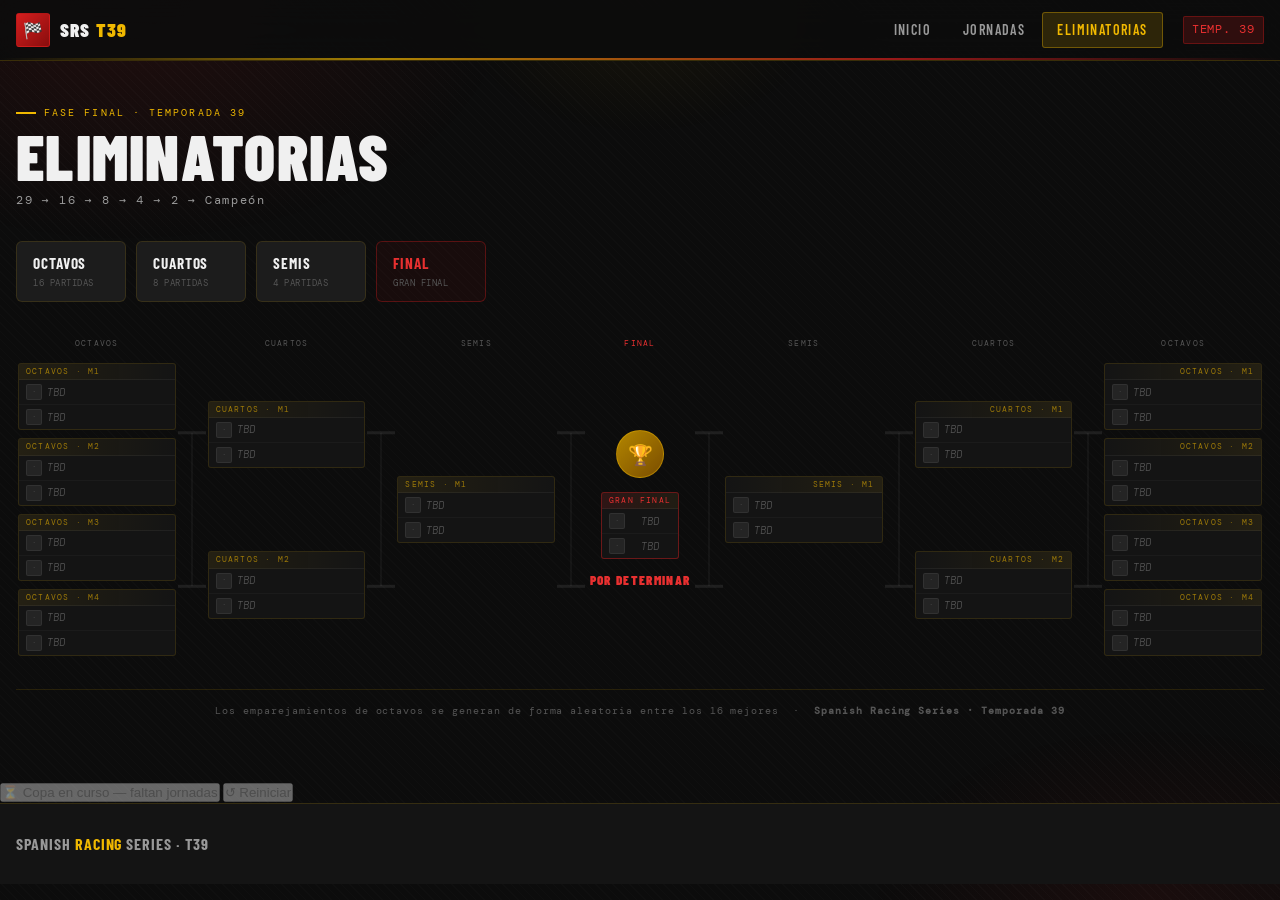
==== commit 2d27b456: "LA COPA DE VERANO FUNCIONANDO" ====
--- a/eliminatorias.html
+++ b/eliminatorias.html
@@ -38,7 +38,7 @@
           <div class="elim-header">
             <p class="elim-kicker">Fase final · Temporada 39</p>
             <h1 class="elim-title">Eliminatorias</h1>
-            <p class="elim-sub">32 → 16 → 8 → 4 → 2 → Campeón</p>
+            <p class="elim-sub">29 → 16 → 8 → 4 → 2 → Campeón</p>
           </div>
 
           <!-- Phase pills -->
@@ -153,5 +153,11 @@
     <script src="js/copa.js"></script>
     <script src="js/eliminatorias.js"></script>
     <script src="js/sorteo.js"></script>
+    <script src="js/srs-data.js"></script>
+<script src="js/copa.js"></script>
+<script src="js/jornada-generator.js"></script>
+<!-- solo en eliminatorias.html añade además: -->
+<!-- <script src="js/eliminatorias.js"></script>
+<script src="js/sorteo.js"></script> -->
   </body>
-</html>
+</html>
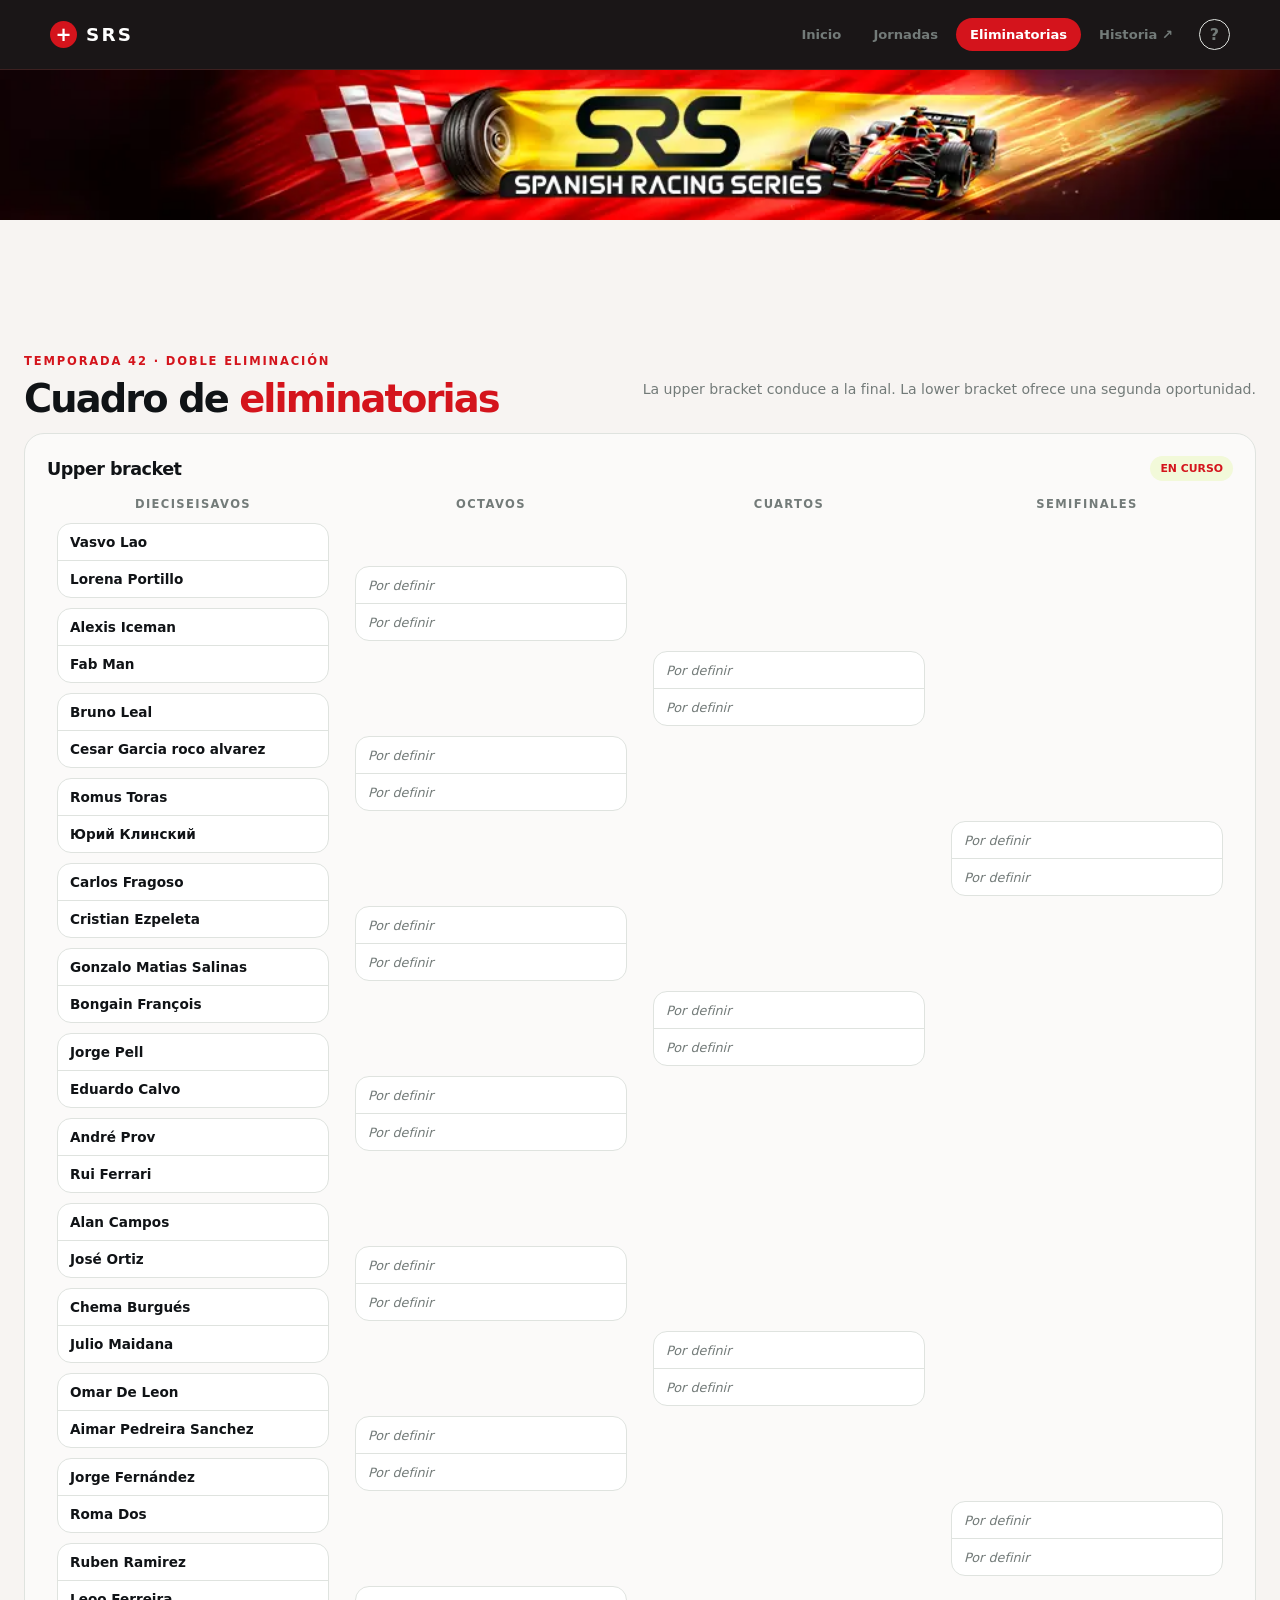
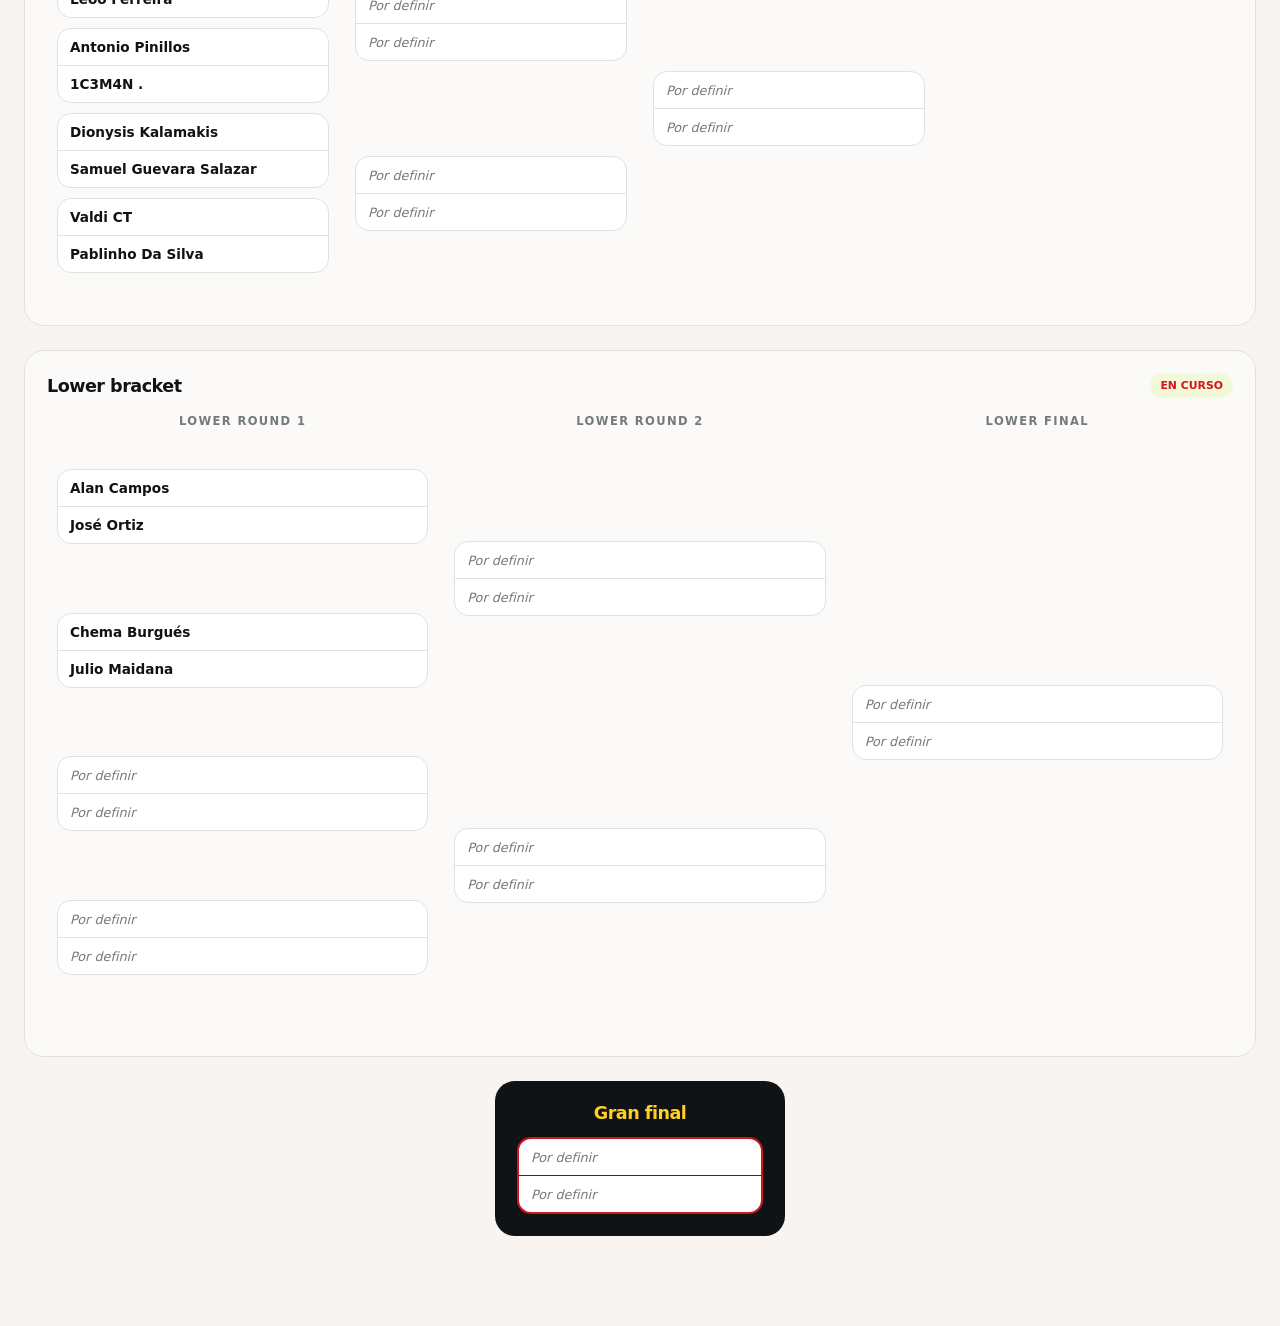
==== commit 96ba06cd: "nueva interfaz para la Spanish Racing Series, liga dentro de iGP Manager" ====
--- a/eliminatorias.html
+++ b/eliminatorias.html
@@ -1,163 +1,54 @@
 <!doctype html>
 <html lang="es">
-  <head>
-    <meta charset="UTF-8" />
-    <meta name="viewport" content="width=device-width, initial-scale=1.0" />
-    <title>Spanish Racing Series — Eliminatorias T39</title>
-    <link rel="stylesheet" href="css/srs.css" />
-    <link
-      rel="stylesheet"
-      href="https://cdnjs.cloudflare.com/ajax/libs/font-awesome/6.4.0/css/all.min.css"
-    />
-  </head>
+<head>
+  <meta charset="UTF-8" />
+  <meta name="viewport" content="width=device-width, initial-scale=1.0" />
+  <title>Eliminatorias · SRS</title>
+  <link rel="icon" href="img/banner.webp" type="image/webp" />
+  <link rel="stylesheet" href="css/srs.css" />
+</head>
+<body>
+  <div id="header"></div>
+  <main class="ancho">
+    <div class="section-heading">
+      <div>
+        <p class="eyebrow">Temporada 42 · doble eliminación</p>
+        <h1 class="titulo">Cuadro de <em>eliminatorias</em></h1>
+      </div>
+      <p class="section-note">La upper bracket conduce a la final. La lower bracket ofrece una segunda oportunidad.</p>
+    </div>
+    <div id="brackets"></div>
+  </main>
+  <script src="js/srs-data.js"></script>
+  <script src="js/perfiles.js"></script>
+  <script src="js/web.js"></script>
+  <script>
+    pintarHeader("eliminatorias.html");
+    function pintarRama(rama, titulo) {
+      var html = '<section class="bracket-zone"><div class="bracket-zone-head"><h2>' + titulo + '</h2><span>En curso</span></div><div class="arbol">';
+      rama.nombres.forEach(function (nombre, r) {
+        var estado = r < BRACKET.ronda ? "off" : "";
+        html += '<div class="col ' + estado + '"><h3>' + nombre + "</h3><div class=\"partidos\">";
+        for (var i = 0; i < rama.cantidad[r]; i++) {
+          var c = rama.cruces[r] && rama.cruces[r][i];
+          var a = c ? c[0] : null;
+          var b = c ? c[1] : null;
+          var g = c ? c[2] : null;
+          html += '<div class="match">' +
+            '<div class="slot ' + (g === "A" ? "gana" : g === "B" ? "pierde" : "") + '">' + (a ? linkManager(a) : "<em>Por definir</em>") + "</div>" +
+            '<div class="slot ' + (g === "B" ? "gana" : g === "A" ? "pierde" : "") + '">' + (b ? linkManager(b) : "<em>Por definir</em>") + "</div></div>";
+        }
+        html += "</div></div>";
+      });
+      return html + "</div></section>";
+    }
 
-  <body>
-    <div class="ambient" aria-hidden="true"></div>
-
-    <!-- ══ HEADER ══════════════════════════════════════════════ -->
-    <header class="site-header">
-      <div class="container header-inner">
-        <a class="brand" href="index.html">
-          <span class="brand-icon">🏁</span>
-          <span class="brand-name">SRS <span>T39</span></span>
-        </a>
-        <nav class="site-nav" aria-label="Principal">
-          <a href="index.html">Inicio</a>
-          <a href="jornadas.html">Jornadas</a>
-          <a href="eliminatorias.html" class="active">Eliminatorias</a>
-        </nav>
-        <span class="season-badge">TEMP. 39</span>
-      </div>
-    </header>
-
-    <!-- ══ MAIN ════════════════════════════════════════════════ -->
-    <main>
-      <section class="elim-section">
-        <div class="container">
-          <!-- Cabecera -->
-          <div class="elim-header">
-            <p class="elim-kicker">Fase final · Temporada 39</p>
-            <h1 class="elim-title">Eliminatorias</h1>
-            <p class="elim-sub">29 → 16 → 8 → 4 → 2 → Campeón</p>
-          </div>
-
-          <!-- Phase pills -->
-          <div class="elim-phases">
-            <div class="elim-phase-pill">
-              <div class="elim-phase-name">Octavos</div>
-              <div class="elim-phase-count">16 partidas</div>
-            </div>
-            <div class="elim-phase-pill">
-              <div class="elim-phase-name">Cuartos</div>
-              <div class="elim-phase-count">8 partidas</div>
-            </div>
-            <div class="elim-phase-pill">
-              <div class="elim-phase-name">Semis</div>
-              <div class="elim-phase-count">4 partidas</div>
-            </div>
-            <div class="elim-phase-pill elim-phase-pill--final">
-              <div class="elim-phase-name">Final</div>
-              <div class="elim-phase-count">Gran Final</div>
-            </div>
-          </div>
-
-          <!-- Bracket -->
-          <div class="bracket-outer">
-            <!-- Labels de fase -->
-            <div class="bracket-phase-labels">
-              <div class="bpl">Octavos</div>
-              <div class="bpl"></div>
-              <div class="bpl">Cuartos</div>
-              <div class="bpl"></div>
-              <div class="bpl">Semis</div>
-              <div class="bpl"></div>
-              <div class="bpl bpl--final">Final</div>
-              <div class="bpl"></div>
-              <div class="bpl">Semis</div>
-              <div class="bpl"></div>
-              <div class="bpl">Cuartos</div>
-              <div class="bpl"></div>
-              <div class="bpl">Octavos</div>
-            </div>
-
-            <!-- Grid del bracket -->
-            <div class="bracket-grid">
-              <!-- Octavos izquierda (P1-P4) -->
-              <div class="b-col" id="b-col-oct-l"></div>
-              <div class="b-conn" id="b-cn-ol-cl"></div>
-
-              <!-- Cuartos izquierda (C1-C2) -->
-              <div class="b-col" id="b-col-cua-l"></div>
-              <div class="b-conn" id="b-cn-cl-sl"></div>
-
-              <!-- Semifinal izquierda (S1) -->
-              <div class="b-col" id="b-col-sem-l"></div>
-              <div class="b-conn" id="b-cn-sl-f"></div>
-
-              <!-- FINAL + trofeo -->
-              <div class="b-center" id="b-center"></div>
-
-              <!-- Semi derecha ← conector -->
-              <div class="b-conn" id="b-cn-f-sr"></div>
-              <div class="b-col" id="b-col-sem-r"></div>
-
-              <!-- Cuartos derecha ← conector -->
-              <div class="b-conn" id="b-cn-sr-cr"></div>
-              <div class="b-col" id="b-col-cua-r"></div>
-
-              <!-- Octavos derecha ← conector -->
-              <div class="b-conn" id="b-cn-cr-or"></div>
-              <div class="b-col" id="b-col-oct-r"></div>
-            </div>
-          </div>
-
-          <p class="bracket-note">
-            Los emparejamientos de octavos se generan de forma aleatoria entre
-            los 16 mejores &nbsp;·&nbsp;
-            <strong>Spanish Racing Series · Temporada 39</strong>
-          </p>
-        </div>
-      </section>
-    </main>
-
-    <div class="sorteo-panel">
-      <button id="btn-generar-sorteo" class="btn-sorteo">
-        🎲 Generar sorteo
-      </button>
-      <button
-        id="btn-reiniciar-sorteo"
-        class="btn-sorteo btn-sorteo--secundario"
-      >
-        ↺ Reiniciar
-      </button>
-
-      <div id="sorteo-ruleta" class="sorteo-ruleta" hidden>
-        <p class="sorteo-ruleta-label" id="sorteo-contador">Bola 1 de 16</p>
-        <div class="sorteo-ruleta-nombre" id="sorteo-nombre-actual">—</div>
-      </div>
-
-      <div id="sorteo-reveladas" class="sorteo-reveladas" hidden></div>
-    </div>
-
-    <!-- ══ FOOTER ═══════════════════════════════════════════════ -->
-    <footer class="site-footer">
-      <div class="container footer-inner">
-        <span class="footer-brand"
-          >Spanish <span>Racing</span> Series · T39</span
-        >
-        <div class="footer-links" id="footer-links"></div>
-      </div>
-    </footer>
-
-    <script src="js/srs-data.js"></script>
-    <script src="js/copa.js"></script>
-    <script src="js/eliminatorias.js"></script>
-    <script src="js/sorteo.js"></script>
-    <script src="js/srs-data.js"></script>
-<script src="js/copa.js"></script>
-<script src="js/jornada-generator.js"></script>
-<!-- solo en eliminatorias.html añade además: -->
-<!-- <script src="js/eliminatorias.js"></script>
-<script src="js/sorteo.js"></script> -->
-  </body>
+    var final = BRACKET.final;
+    var html = pintarRama(BRACKET.upper, "Upper bracket") + pintarRama(BRACKET.lower, "Lower bracket");
+    html += '<section class="bracket-final"><h2>Gran final</h2><div class="match final">' +
+      '<div class="slot">' + (final[0] === "Por definir" ? "<em>Por definir</em>" : linkManager(final[0])) + "</div>" +
+      '<div class="slot">' + (final[1] === "Por definir" ? "<em>Por definir</em>" : linkManager(final[1])) + "</div></div></section>";
+    document.getElementById("brackets").innerHTML = html;
+  </script>
+</body>
 </html>
--- a/css/srs.css
+++ b/css/srs.css
@@ -1,1534 +1,131 @@
-/* ================================================================
-   SPANISH RACING SERIES — SRS.CSS
-   Paleta: Rojo SRS / Dorado / Negro carbono
-   Fonts: Barlow Condensed (display) + DM Mono (data) + Barlow (body)
-
-   ÍNDICE
-   01. Fuentes y variables (design tokens)
-   02. Reset y base
-   03. Fondo / textura / ambient glow
-   04. Layout utilities (container)
-   05. Header
-   06. Footer
-   07. Botones
-   08. Utilidades de sección (labels, títulos, panels, chips)
-   09. Home — Hero
-   10. Home — Countdown
-   11. Clasificación / Tabla General
-   12. Copa — estados de fase (colores por fila + leyenda)
-   13. Jornadas — grid y tarjetas
-   14. Jornadas — duelo row (formato card)
-   15. Page hero genérico + next-round banner
-   16. Eliminatorias — cabecera y phase pills
-   17. Eliminatorias — bracket (grid, columnas, conectores)
-   18. Eliminatorias — match card y slots
-   19. Eliminatorias — centro (trofeo + final)
-   20. Responsive
-   ================================================================ */
-
-@import url("https://fonts.googleapis.com/css2?family=Barlow+Condensed:ital,wght@0,300;0,400;0,600;0,700;0,900;1,700&family=DM+Mono:wght@400;500&family=Barlow:wght@400;500;600&display=swap");
-
-/* ================================================================
-   01. FUENTES Y VARIABLES (DESIGN TOKENS)
-   ================================================================ */
 :root {
-  /* Carbón / fondos */
-  --carbon: #0c0c0c;
-  --carbon-2: #141414;
-  --carbon-3: #1c1c1c;
-  --carbon-4: #242424;
-  --carbon-5: #2e2e2e;
-  --panel: rgba(20, 20, 20, 0.94);
-
-  /* Rojo SRS */
-  --red: #d41e1e;
-  --red-bright: #e83030;
-  --red-dim: rgba(212, 30, 30, 0.18);
-  --red-glow: rgba(212, 30, 30, 0.4);
-
-  /* Dorado / amarillo (bandera española) */
-  --gold: #f0b800;
-  --gold-bright: #ffd000;
-  --gold-dim: rgba(240, 184, 0, 0.15);
-  --gold-glow: rgba(240, 184, 0, 0.35);
-
-  /* Plata / blancos */
-  --silver: #d0d8e0;
-  --silver-dim: #666e78;
-  --silver-faint: #262626;
-
-  /* Semánticos */
-  --text: #f0f0f0;
-  --text-dim: #999;
-  --text-muted: #555;
-  --border: rgba(240, 184, 0, 0.12);
-  --border-bright: rgba(240, 184, 0, 0.45);
-  --winner-bg: rgba(240, 184, 0, 0.07);
-
-  /* Radios */
-  --r-sm: 3px;
-  --r-md: 6px;
-  --r-lg: 10px;
-
-  --transition: all 0.2s ease;
+  --ink: #101316;
+  --paper: #f4f5f2;
+  --surface: #ffffff;
+  --line: #dfe3df;
+  --muted: #737b79;
+  --accent: #ffcf22;
+  --accent-dark: #d4141c;
+  --shadow: 0 18px 45px rgba(16, 19, 22, .08);
 }
 
-/* ================================================================
-   02. RESET Y BASE
-   ================================================================ */
-*,
-*::before,
-*::after {
-  box-sizing: border-box;
-  margin: 0;
-  padding: 0;
+* { box-sizing: border-box; margin: 0; }
+html { scroll-behavior: smooth; }
+body { background: #f7f4f2; color: var(--ink); font-family: Inter, ui-sans-serif, system-ui, -apple-system, "Segoe UI", sans-serif; min-height: 100vh; }
+a { color: inherit; text-decoration: none; }
+button, input { font: inherit; }
+
+.site-header { align-items: center; background: rgba(12, 8, 9, .94); border-bottom: 1px solid #3c2020; color: #fff; display: flex; justify-content: space-between; padding: 18px max(24px, calc((100vw - 1180px) / 2)); position: sticky; top: 0; backdrop-filter: blur(16px); z-index: 10; }
+.brand { align-items: center; display: flex; font-size: 1.15rem; font-weight: 850; gap: 9px; letter-spacing: .12em; }
+.brand-mark { align-items: center; background: var(--accent-dark); border-radius: 50%; color: #fff; display: inline-flex; font-size: 1.2rem; height: 27px; justify-content: center; letter-spacing: 0; width: 27px; }
+.site-header nav { align-items: center; display: flex; gap: 4px; }
+.site-header nav a { border-radius: 999px; color: var(--muted); font-size: .82rem; font-weight: 700; padding: 9px 14px; }
+.site-header nav a:hover, .site-header nav a.active { background: var(--accent-dark); color: #fff; }
+#btn-info { background: transparent; border: 1px solid var(--line); border-radius: 50%; color: var(--muted); cursor: pointer; font-weight: 800; height: 31px; margin-left: 8px; width: 31px; }
+#btn-info:hover { background: var(--accent); border-color: var(--accent); color: var(--ink); }
+
+main { margin: 0 auto; max-width: 1180px; padding: 64px 24px 90px; }
+main.ancho { max-width: 1440px; }
+.banner-wrap { background: #130b0d; overflow: hidden; }
+.banner { display: block; height: clamp(72px, 13vw, 150px); object-fit: cover; object-position: center; width: 100%; }
+.hero { background: linear-gradient(115deg, #130b0d, #3b0d10); border-radius: 28px; color: #fff; display: flex; justify-content: space-between; min-height: 320px; overflow: hidden; padding: clamp(32px, 5vw, 60px); position: relative; }
+.hero:after { border: 1px solid rgba(255, 207, 34, .25); border-radius: 50%; content: ""; height: 520px; position: absolute; right: -80px; top: -190px; width: 520px; }
+.hero-copy { max-width: 600px; position: relative; z-index: 1; }
+.eyebrow { color: var(--accent-dark); font-size: .72rem; font-weight: 850; letter-spacing: .16em; text-transform: uppercase; }
+.hero .eyebrow { color: var(--accent); }
+.hero h1 { font-size: clamp(2.2rem, 4vw, 3.8rem); letter-spacing: -.07em; line-height: .96; margin: 18px 0; }
+.hero h1 em, .titulo em { color: var(--accent-dark); font-style: normal; }
+.hero h1 em { color: var(--accent); }
+.hero-text { color: #b7bfbb; font-size: 1rem; line-height: 1.6; max-width: 430px; }
+.hero-actions { display: flex; gap: 12px; margin-top: 30px; }
+.button { border-radius: 999px; display: inline-flex; font-size: .85rem; font-weight: 800; gap: 18px; padding: 14px 20px; }
+.button-primary { background: var(--accent); color: var(--ink); }
+.button-primary:hover { background: #fff; }
+.button-quiet { border: 1px solid #49504d; color: #fff; }
+.button-quiet:hover { border-color: var(--accent); color: var(--accent); }
+.hero-art { align-items: flex-end; display: flex; flex-direction: column; justify-content: center; padding-right: 40px; position: relative; z-index: 1; }
+.hero-number { color: var(--accent); font-size: clamp(7rem, 18vw, 14rem); font-weight: 900; letter-spacing: -.14em; line-height: .7; }
+.hero-label { color: #737b78; font-size: .7rem; font-weight: 800; letter-spacing: .18em; line-height: 1.5; margin-top: 24px; text-align: right; }
+.section-heading { align-items: end; display: flex; justify-content: space-between; margin: 70px 0 12px; }
+.titulo { font-size: clamp(1.7rem, 3vw, 2.45rem); letter-spacing: -.05em; margin-top: 8px; }
+.search { align-items: center; background: var(--surface); border: 1px solid var(--line); border-radius: 999px; color: var(--muted); display: flex; gap: 8px; max-width: 300px; padding: 11px 16px; width: 100%; }
+.search:focus-within { border-color: var(--accent-dark); box-shadow: 0 0 0 3px rgba(212, 20, 28, .15); }
+.search input { background: transparent; border: 0; min-width: 0; outline: 0; width: 100%; }
+.section-note { color: var(--muted); font-size: .88rem; margin-bottom: 24px; }
+.section-note strong { color: var(--ink); }
+.grid-mgr { display: grid; gap: 12px; grid-template-columns: repeat(auto-fill, minmax(240px, 1fr)); }
+.card-mgr { background: var(--surface); border: 1px solid var(--line); border-radius: 15px; box-shadow: 0 2px 0 rgba(16, 19, 22, .02); min-height: 185px; padding: 17px; position: relative; transition: border-color .2s, box-shadow .2s, transform .2s; }
+.card-mgr:hover, .card-mgr:focus-visible { border-color: var(--accent-dark); box-shadow: var(--shadow); transform: translateY(-3px); z-index: 5; }
+.card-mgr[hidden] { display: none; }
+.card-top { align-items: center; color: var(--muted); display: flex; font-size: .73rem; font-weight: 800; justify-content: space-between; }
+.card-mgr .arrow { color: var(--accent-dark); font-size: 1.1rem; }
+.card-mgr .nom { display: block; font-size: 1rem; font-weight: 800; margin-top: 12px; }
+.card-mgr .eq { color: var(--muted); display: block; font-size: .78rem; margin-top: 5px; overflow: hidden; text-overflow: ellipsis; white-space: nowrap; }
+.manager-preview { background: linear-gradient(135deg, #171a1d, #2b1012); border: 1px solid #4d2424; border-radius: 11px; box-shadow: inset 0 0 0 1px rgba(255, 207, 34, .06); color: #fff; display: block; margin-top: 12px; overflow: hidden; padding: 8px 10px 5px; }
+.preview-kicker { color: var(--accent); display: block; font-size: .6rem; font-weight: 850; letter-spacing: .12em; text-transform: uppercase; }
+.manager-preview img { display: block; height: 62px; object-fit: contain; width: 100%; }
+.manager-preview strong, .manager-preview small { display: block; overflow: hidden; text-overflow: ellipsis; white-space: nowrap; }
+.manager-preview strong { font-size: .8rem; }
+.manager-preview small { color: #a9aaa6; font-size: .68rem; margin-top: 3px; }
+
+.mgr { font-weight: 750; }
+.mgr:hover { color: var(--accent-dark); text-decoration: underline; }
+.jornada-head { align-items: center; display: flex; gap: 24px; justify-content: center; margin-bottom: 36px; text-align: center; }
+.jornada-head h1 { font-size: clamp(1.8rem, 4vw, 3rem); letter-spacing: -.06em; }
+.sub { color: var(--accent-dark); font-size: .72rem; font-weight: 800; letter-spacing: .15em; text-transform: uppercase; }
+.flecha { background: var(--surface); border: 1px solid var(--line); border-radius: 50%; cursor: pointer; font-size: 1.5rem; height: 44px; width: 44px; }
+.flecha:hover { background: var(--accent); border-color: var(--accent); }
+.duelos { display: grid; gap: 14px; grid-template-columns: repeat(auto-fill, minmax(380px, 1fr)); }
+.duelo, .match { background: var(--surface); border: 1px solid var(--line); border-radius: 14px; overflow: hidden; }
+.duelo { display: flex; }
+.lado { display: flex; flex: 1; flex-direction: column; gap: 4px; padding: 17px; }
+.lado:last-child { text-align: right; }
+.lado small, .lado b { color: var(--muted); font-size: .72rem; }
+.vs { align-items: center; background: var(--ink); color: var(--accent); display: flex; font-size: .7rem; font-weight: 900; padding: 0 10px; }
+.lado.gana { background: #f2f9d9; box-shadow: inset 3px 0 var(--accent-dark); }
+.lado.pierde { opacity: .45; }
+.vacio { color: var(--muted); padding: 40px; text-align: center; }
+.arbol { display: flex; gap: 26px; min-height: 70vh; overflow-x: auto; padding: 10px 10px 30px; }
+.bracket-zone { background: rgba(255, 255, 255, .55); border: 1px solid var(--line); border-radius: 20px; margin-bottom: 24px; padding: 22px; }
+.bracket-zone-head { align-items: center; display: flex; justify-content: space-between; margin-bottom: 6px; }
+.bracket-zone-head h2, .bracket-final h2 { font-size: 1.1rem; letter-spacing: -.03em; }
+.bracket-zone-head span { background: #f2f9d9; border-radius: 999px; color: var(--accent-dark); font-size: .68rem; font-weight: 800; padding: 6px 10px; text-transform: uppercase; }
+.bracket-final { background: var(--ink); border-radius: 20px; color: #fff; margin: 24px auto 0; max-width: 290px; padding: 22px; }
+.bracket-final h2 { color: var(--accent); margin-bottom: 14px; text-align: center; }
+.bracket-final .match { border-color: #4d2424; }
+.bracket-final .slot + .slot { border-color: #4d2424; }
+.col { display: flex; flex: 1; flex-direction: column; min-width: 230px; }
+.col h3 { color: var(--muted); font-size: .72rem; letter-spacing: .12em; margin-bottom: 12px; text-align: center; text-transform: uppercase; }
+.partidos { display: flex; flex: 1; flex-direction: column; gap: 10px; justify-content: space-around; }
+.match { position: relative; }
+.match::after { border-top: 1px solid var(--line); content: ""; position: absolute; right: -26px; top: 50%; width: 26px; }
+.col:last-child .match::after { display: none; }
+.slot { font-size: .85rem; padding: 10px 12px; }
+.slot + .slot { border-top: 1px solid var(--line); }
+.slot em { color: var(--muted); font-size: .8rem; }
+.slot.gana { background: #f2f9d9; box-shadow: inset 3px 0 var(--accent-dark); }
+.slot.pierde { opacity: .4; }
+.match.final { border: 2px solid var(--accent-dark); }
+.col.off { opacity: .45; filter: grayscale(.6); }
+.col.off2 { opacity: .22; }
+#modal { align-items: center; background: rgba(16, 19, 22, .75); display: none; inset: 0; justify-content: center; padding: 16px; position: fixed; z-index: 50; }
+#modal.open { display: flex; }
+.modal-box { background: var(--surface); border-radius: 20px; max-width: 520px; padding: 30px; width: 100%; }
+.modal-box h2 { letter-spacing: -.04em; margin-bottom: 18px; }
+.info-step { border-left: 3px solid var(--accent-dark); margin-bottom: 14px; padding-left: 12px; }
+.info-step p { color: var(--muted); font-size: .9rem; margin-top: 3px; }
+.btn { background: var(--ink); border: 0; border-radius: 999px; color: #fff; cursor: pointer; font-weight: 800; margin-top: 10px; padding: 12px 26px; }
+.btn:hover { background: var(--accent-dark); color: var(--ink); }
+
+@media (max-width: 700px) {
+  .site-header { padding: 14px 16px; }
+  .site-header nav a { padding: 8px 9px; }
+  .site-header nav a[href*="historia"] { display: none; }
+  main { padding: 32px 16px 60px; }
+  .hero { min-height: 470px; padding: 30px; }
+  .hero-art { bottom: 28px; padding: 0; position: absolute; right: 28px; }
+  .hero-number { font-size: 7rem; }
+  .section-heading { align-items: stretch; flex-direction: column; gap: 18px; }
+  .search { max-width: none; }
+  .duelos { grid-template-columns: 1fr; }
 }
-
-html {
-  scroll-behavior: smooth;
-}
-
-body {
-  font-family: "Barlow", sans-serif;
-  background: var(--carbon);
-  color: var(--text);
-  min-height: 100vh;
-  line-height: 1.5;
-  overflow-x: hidden;
-}
-
-/* ================================================================
-   03. FONDO / TEXTURA / AMBIENT GLOW
-   ================================================================ */
-body::before {
-  /* Textura diagonal sutil, efecto fibra de carbono */
-  content: "";
-  position: fixed;
-  inset: 0;
-  z-index: 0;
-  pointer-events: none;
-  background-image: repeating-linear-gradient(
-    45deg,
-    rgba(255, 255, 255, 0.015) 0px,
-    rgba(255, 255, 255, 0.015) 1px,
-    transparent 1px,
-    transparent 6px
-  );
-}
-
-.ambient {
-  position: fixed;
-  inset: 0;
-  pointer-events: none;
-  z-index: 0;
-  background:
-    radial-gradient(
-      ellipse 50% 45% at 10% 0%,
-      rgba(212, 30, 30, 0.1) 0%,
-      transparent 60%
-    ),
-    radial-gradient(
-      ellipse 40% 35% at 90% 100%,
-      rgba(212, 30, 30, 0.07) 0%,
-      transparent 55%
-    ),
-    radial-gradient(
-      ellipse 30% 30% at 50% 0%,
-      rgba(240, 184, 0, 0.06) 0%,
-      transparent 50%
-    );
-}
-
-/* ================================================================
-   04. LAYOUT UTILITIES
-   ================================================================ */
-.container {
-  width: min(1280px, calc(100% - 2rem));
-  margin-inline: auto;
-  position: relative;
-  z-index: 1;
-}
-
-/* ================================================================
-   05. HEADER
-   ================================================================ */
-.site-header {
-  position: sticky;
-  top: 0;
-  z-index: 100;
-  background: rgba(12, 12, 12, 0.92);
-  backdrop-filter: blur(16px);
-  border-bottom: 1px solid rgba(240, 184, 0, 0.2);
-}
-
-.site-header::after {
-  /* Franja dorada/roja fina bajo el header */
-  content: "";
-  position: absolute;
-  bottom: 0;
-  left: 0;
-  right: 0;
-  height: 2px;
-  background: linear-gradient(
-    90deg,
-    transparent 0%,
-    var(--gold) 30%,
-    var(--red) 70%,
-    transparent 100%
-  );
-  opacity: 0.7;
-}
-
-.header-inner {
-  display: flex;
-  align-items: center;
-  gap: 20px;
-  height: 60px;
-}
-
-.brand {
-  display: flex;
-  align-items: center;
-  gap: 10px;
-  text-decoration: none;
-  flex-shrink: 0;
-}
-
-.brand-icon {
-  width: 34px;
-  height: 34px;
-  background: linear-gradient(135deg, var(--red), #880d0d);
-  border-radius: var(--r-sm);
-  display: grid;
-  place-items: center;
-  font-size: 16px;
-  border: 1px solid rgba(212, 30, 30, 0.5);
-}
-
-.brand-name {
-  font-family: "Barlow Condensed", sans-serif;
-  font-weight: 900;
-  font-size: 1.2rem;
-  letter-spacing: 0.06em;
-  text-transform: uppercase;
-  color: var(--text);
-}
-
-.brand-name span {
-  color: var(--gold);
-}
-
-.site-nav {
-  display: flex;
-  align-items: center;
-  gap: 2px;
-  margin-left: auto;
-}
-
-.site-nav a {
-  font-family: "Barlow Condensed", sans-serif;
-  font-weight: 600;
-  font-size: 0.88rem;
-  letter-spacing: 0.1em;
-  text-transform: uppercase;
-  text-decoration: none;
-  color: var(--text-dim);
-  padding: 6px 14px;
-  border-radius: var(--r-sm);
-  transition: var(--transition);
-  border: 1px solid transparent;
-}
-
-.site-nav a:hover {
-  color: var(--gold);
-  background: var(--gold-dim);
-  border-color: rgba(240, 184, 0, 0.25);
-}
-
-.site-nav a.active {
-  color: var(--gold);
-  background: var(--gold-dim);
-  border-color: rgba(240, 184, 0, 0.35);
-}
-
-.season-badge {
-  font-family: "DM Mono", monospace;
-  font-size: 0.72rem;
-  letter-spacing: 0.08em;
-  color: var(--red-bright);
-  border: 1px solid rgba(212, 30, 30, 0.35);
-  border-radius: 2px;
-  padding: 4px 8px;
-  background: var(--red-dim);
-  flex-shrink: 0;
-}
-
-/* ================================================================
-   06. FOOTER
-   ================================================================ */
-.site-footer {
-  border-top: 1px solid rgba(240, 184, 0, 0.15);
-  background: var(--carbon-2);
-  padding: 28px 0;
-  position: relative;
-  z-index: 1;
-}
-
-.footer-inner {
-  display: flex;
-  justify-content: space-between;
-  align-items: center;
-  gap: 20px;
-  flex-wrap: wrap;
-}
-
-.footer-brand {
-  font-family: "Barlow Condensed", sans-serif;
-  font-weight: 700;
-  font-size: 1rem;
-  letter-spacing: 0.06em;
-  text-transform: uppercase;
-  color: var(--text-dim);
-}
-
-.footer-brand span {
-  color: var(--gold);
-}
-
-.footer-links {
-  display: flex;
-  gap: 8px;
-  flex-wrap: wrap;
-  align-items: center;
-}
-
-.footer-links a {
-  font-family: "DM Mono", monospace;
-  font-size: 0.72rem;
-  letter-spacing: 0.06em;
-  text-decoration: none;
-  color: var(--text-muted);
-  padding: 5px 10px;
-  border: 1px solid var(--silver-faint);
-  border-radius: 2px;
-  transition: var(--transition);
-}
-
-.footer-links a:hover {
-  color: var(--gold);
-  border-color: rgba(240, 184, 0, 0.4);
-  background: var(--gold-dim);
-}
-
-/* ================================================================
-   07. BOTONES
-   ================================================================ */
-.btn {
-  display: inline-flex;
-  align-items: center;
-  gap: 7px;
-  font-family: "Barlow Condensed", sans-serif;
-  font-weight: 700;
-  font-size: 0.9rem;
-  letter-spacing: 0.1em;
-  text-transform: uppercase;
-  text-decoration: none;
-  border-radius: var(--r-sm);
-  padding: 10px 20px;
-  transition: var(--transition);
-  cursor: pointer;
-  border: none;
-}
-
-.btn--primary {
-  background: var(--red);
-  color: #fff;
-  border: 1px solid transparent;
-}
-
-.btn--primary:hover {
-  background: var(--red-bright);
-  transform: translateY(-1px);
-}
-
-.btn--secondary {
-  background: var(--gold);
-  color: #0c0c0c;
-  border: 1px solid transparent;
-}
-
-.btn--secondary:hover {
-  background: var(--gold-bright);
-  transform: translateY(-1px);
-}
-
-.btn--outline {
-  background: transparent;
-  color: var(--text);
-  border: 1px solid var(--silver-faint);
-}
-
-.btn--outline:hover {
-  border-color: var(--gold);
-  color: var(--gold);
-  background: var(--gold-dim);
-}
-
-/* ================================================================
-   08. UTILIDADES DE SECCIÓN (labels, títulos, panels, chips)
-   ================================================================ */
-.page-section {
-  padding: 56px 0;
-  position: relative;
-  z-index: 1;
-}
-
-.section-label {
-  font-family: "DM Mono", monospace;
-  font-size: 0.65rem;
-  letter-spacing: 0.2em;
-  text-transform: uppercase;
-  color: var(--gold);
-  margin-bottom: 6px;
-}
-
-.section-title {
-  font-family: "Barlow Condensed", sans-serif;
-  font-weight: 900;
-  font-size: clamp(2.4rem, 5vw, 4rem);
-  letter-spacing: 0.02em;
-  text-transform: uppercase;
-  line-height: 0.9;
-  color: var(--text);
-}
-
-.section-title em {
-  font-style: normal;
-  color: var(--gold);
-}
-
-.section-sub {
-  color: var(--text-dim);
-  font-size: 0.9rem;
-  margin-top: 8px;
-  max-width: 52ch;
-}
-
-.panel {
-  background: var(--carbon-2);
-  border: 1px solid var(--border);
-  border-radius: var(--r-md);
-  overflow: hidden;
-}
-
-.panel-header {
-  padding: 10px 16px;
-  background: linear-gradient(90deg, rgba(240, 184, 0, 0.07), transparent);
-  border-bottom: 1px solid var(--border);
-  display: flex;
-  align-items: center;
-  gap: 8px;
-}
-
-.panel-header-label {
-  font-family: "DM Mono", monospace;
-  font-size: 0.62rem;
-  letter-spacing: 0.18em;
-  text-transform: uppercase;
-  color: var(--gold);
-}
-
-.chip {
-  font-family: "DM Mono", monospace;
-  font-size: 0.65rem;
-  letter-spacing: 0.08em;
-  padding: 3px 8px;
-  border-radius: 2px;
-}
-
-.chip--cyan {
-  color: var(--gold);
-  background: var(--gold-dim);
-  border: 1px solid rgba(240, 184, 0, 0.3);
-}
-
-.chip--orange {
-  color: var(--red-bright);
-  background: var(--red-dim);
-  border: 1px solid rgba(212, 30, 30, 0.35);
-}
-
-.chip--done {
-  color: #4ade80;
-  background: rgba(74, 222, 128, 0.1);
-  border: 1px solid rgba(74, 222, 128, 0.25);
-}
-
-.chip--grey {
-  color: var(--text-dim);
-  background: var(--silver-faint);
-  border: 1px solid rgba(255, 255, 255, 0.06);
-}
-
-/* ================================================================
-   09. HOME — HERO
-   ================================================================ */
-.hero {
-  padding: 64px 0 48px;
-  position: relative;
-  z-index: 1;
-}
-
-.hero-grid {
-  display: grid;
-  grid-template-columns: 1fr 380px;
-  gap: 32px;
-  align-items: start;
-}
-
-.hero-eyebrow {
-  font-family: "DM Mono", monospace;
-  font-size: 0.7rem;
-  letter-spacing: 0.2em;
-  text-transform: uppercase;
-  color: var(--red-bright);
-  margin-bottom: 12px;
-  display: flex;
-  align-items: center;
-  gap: 8px;
-}
-
-.hero-eyebrow::before {
-  content: "";
-  width: 24px;
-  height: 2px;
-  background: var(--red);
-  display: inline-block;
-}
-
-.hero-title {
-  font-family: "Barlow Condensed", sans-serif;
-  font-weight: 900;
-  font-size: clamp(3.2rem, 7vw, 6rem);
-  letter-spacing: 0.01em;
-  text-transform: uppercase;
-  line-height: 0.88;
-  color: var(--text);
-  margin-bottom: 18px;
-}
-
-.hero-title .accent {
-  color: var(--gold);
-}
-
-.hero-title .stroke {
-  -webkit-text-stroke: 1.5px var(--gold);
-  color: transparent;
-}
-
-.hero-desc {
-  color: var(--text-dim);
-  font-size: 0.95rem;
-  max-width: 48ch;
-  line-height: 1.65;
-  margin-bottom: 28px;
-}
-
-.hero-stats-row {
-  display: flex;
-  gap: 24px;
-  flex-wrap: wrap;
-  margin-bottom: 32px;
-}
-
-.stat-block {
-  display: flex;
-  flex-direction: column;
-}
-
-.stat-block .num {
-  font-family: "Barlow Condensed", sans-serif;
-  font-weight: 700;
-  font-size: 2rem;
-  color: var(--gold);
-  line-height: 1;
-}
-
-.stat-block .lbl {
-  font-family: "DM Mono", monospace;
-  font-size: 0.6rem;
-  letter-spacing: 0.14em;
-  text-transform: uppercase;
-  color: var(--text-muted);
-  margin-top: 2px;
-}
-
-.hero-ctas {
-  display: flex;
-  gap: 10px;
-  flex-wrap: wrap;
-}
-
-/* ================================================================
-   10. HOME — COUNTDOWN
-   ================================================================ */
-.countdown-panel {
-  background: var(--carbon-3);
-  border: 1px solid rgba(240, 184, 0, 0.2);
-  border-radius: var(--r-md);
-  padding: 20px;
-  position: relative;
-  overflow: hidden;
-}
-
-.countdown-panel::before {
-  /* Franja lateral degradada oro → rojo */
-  content: "";
-  position: absolute;
-  left: 0;
-  top: 0;
-  bottom: 0;
-  width: 3px;
-  background: linear-gradient(180deg, var(--gold) 0%, var(--red) 100%);
-}
-
-.countdown-label {
-  font-family: "DM Mono", monospace;
-  font-size: 0.62rem;
-  letter-spacing: 0.18em;
-  text-transform: uppercase;
-  color: var(--gold);
-  margin-bottom: 8px;
-}
-
-.countdown-time {
-  font-family: "Barlow Condensed", sans-serif;
-  font-weight: 700;
-  font-size: 3rem;
-  letter-spacing: 0.04em;
-  color: var(--text);
-  line-height: 1;
-  margin-bottom: 6px;
-  font-variant-numeric: tabular-nums;
-}
-
-.countdown-note {
-  font-size: 0.8rem;
-  color: var(--text-dim);
-  margin-bottom: 14px;
-}
-
-.countdown-zones {
-  display: grid;
-  grid-template-columns: 1fr 1fr;
-  gap: 6px;
-}
-
-.zone-row {
-  display: flex;
-  justify-content: space-between;
-  align-items: center;
-  background: var(--carbon-4);
-  border-radius: var(--r-sm);
-  padding: 6px 10px;
-  border: 1px solid rgba(255, 255, 255, 0.04);
-}
-
-.zone-name {
-  font-family: "DM Mono", monospace;
-  font-size: 0.6rem;
-  letter-spacing: 0.08em;
-  color: var(--text-dim);
-}
-
-.zone-time {
-  font-family: "DM Mono", monospace;
-  font-size: 0.7rem;
-  color: var(--gold);
-  font-weight: 500;
-}
-
-/* ================================================================
-   11. CLASIFICACIÓN / TABLA GENERAL
-   ================================================================ */
-.clasificacion-table {
-  width: 100%;
-}
-
-.clas-row {
-  display: grid;
-  grid-template-columns: 42px 32px 1fr auto;
-  align-items: center;
-  gap: 10px;
-  padding: 8px 14px;
-  border-bottom: 1px solid rgba(255, 255, 255, 0.04);
-  transition: background 0.15s;
-}
-
-.clas-row:last-child {
-  border-bottom: none;
-}
-
-.clas-row:hover {
-  background: rgba(240, 184, 0, 0.04);
-}
-
-/* Nota: .top-1/.top-2/.top-3 quedaron sin uso en index.html desde que
-   la Tabla General pasó a colorearse por fase de Copa (ver sección 12).
-   Se conservan aquí por si se reutilizan en otra tabla de podio. */
-.clas-row.top-1 {
-  background: linear-gradient(
-    90deg,
-    rgba(212, 30, 30, 0.14) 0%,
-    transparent 70%
-  );
-  border-left: 3px solid var(--gold);
-}
-
-.clas-row.top-2 {
-  background: linear-gradient(
-    90deg,
-    rgba(240, 184, 0, 0.08) 0%,
-    transparent 70%
-  );
-  border-left: 3px solid rgba(240, 184, 0, 0.5);
-}
-
-.clas-row.top-3 {
-  background: linear-gradient(
-    90deg,
-    rgba(240, 184, 0, 0.05) 0%,
-    transparent 70%
-  );
-  border-left: 3px solid rgba(212, 30, 30, 0.4);
-}
-
-.clas-pos {
-  font-family: "Barlow Condensed", sans-serif;
-  font-weight: 700;
-  font-size: 1.1rem;
-  color: var(--text-dim);
-  text-align: right;
-}
-
-.clas-pos.p1 {
-  color: var(--gold);
-}
-
-.clas-pos.p2 {
-  color: #d4b860;
-}
-
-.clas-pos.p3 {
-  color: var(--red-bright);
-}
-
-.clas-avatar {
-  width: 28px;
-  height: 28px;
-  border-radius: 50%;
-  background: var(--carbon-5);
-  border: 1px solid rgba(240, 184, 0, 0.2);
-  display: grid;
-  place-items: center;
-  font-size: 11px;
-  color: var(--text-muted);
-  flex-shrink: 0;
-  font-family: "Barlow Condensed", sans-serif;
-  font-weight: 700;
-  letter-spacing: 0.02em;
-}
-
-.clas-info strong {
-  display: block;
-  font-size: 0.85rem;
-  font-weight: 600;
-  color: var(--text);
-  white-space: nowrap;
-  overflow: hidden;
-  text-overflow: ellipsis;
-}
-
-.clas-info small {
-  font-family: "DM Mono", monospace;
-  font-size: 0.6rem;
-  color: var(--text-muted);
-  white-space: nowrap;
-  overflow: hidden;
-  text-overflow: ellipsis;
-  display: block;
-}
-
-.clas-pts {
-  font-family: "DM Mono", monospace;
-  font-size: 0.8rem;
-  font-weight: 500;
-  color: var(--gold);
-  white-space: nowrap;
-}
-
-.clas-pts.elim {
-  color: var(--text-muted);
-}
-
-/* ================================================================
-   12. COPA — ESTADOS DE FASE (colores por fila + leyenda)
-   Usado en la Tabla General de index.html junto a SRS.estadoCopa()
-   ================================================================ */
-.tabla-fila--directo {
-  border-left: 4px solid #22c55e;
-  background: rgba(34, 197, 94, 0.08);
-}
-
-.tabla-fila--final-16 {
-  border-left: 4px solid #ffd700;
-  background: rgba(255, 215, 0, 0.08);
-}
-
-.tabla-fila--en-liza {
-  border-left: 4px solid #3b82f6;
-  background: rgba(59, 130, 246, 0.06);
-}
-
-.tabla-fila--eliminado-f2 {
-  border-left: 4px solid #f97316;
-  background: rgba(249, 115, 22, 0.06);
-  opacity: 0.75;
-}
-
-.tabla-fila--eliminado-f3 {
-  border-left: 4px solid #ef4444;
-  background: rgba(239, 68, 68, 0.06);
-  opacity: 0.75;
-}
-
-.tabla-fila--pendiente {
-  border-left: 4px solid transparent;
-}
-
-.copa-leyenda {
-  display: flex;
-  flex-wrap: wrap;
-  gap: 16px;
-  margin: 16px 0;
-  font-size: 0.85rem;
-}
-
-.copa-leyenda span {
-  display: inline-flex;
-  align-items: center;
-  gap: 6px;
-}
-
-.copa-leyenda i {
-  width: 12px;
-  height: 12px;
-  border-radius: 3px;
-  display: inline-block;
-}
-
-.leyenda-directo {
-  background: #22c55e;
-}
-
-.leyenda-final-16 {
-  background: #ffd700;
-}
-
-.leyenda-en-liza {
-  background: #3b82f6;
-}
-
-.leyenda-eliminado-f2 {
-  background: #f97316;
-}
-
-.leyenda-eliminado-f3 {
-  background: #ef4444;
-}
-
-/* ================================================================
-   13. JORNADAS — GRID Y TARJETAS
-   ================================================================ */
-.jornada-grid {
-  display: grid;
-  grid-template-columns: repeat(auto-fill, minmax(340px, 1fr));
-  gap: 16px;
-}
-
-.jornada-card {
-  background: var(--carbon-2);
-  border: 1px solid rgba(255, 255, 255, 0.06);
-  border-radius: var(--r-md);
-  overflow: hidden;
-  transition: var(--transition);
-}
-
-.jornada-card:hover {
-  border-color: rgba(240, 184, 0, 0.3);
-  box-shadow: 0 8px 32px rgba(0, 0, 0, 0.5);
-  transform: translateY(-2px);
-}
-
-.jornada-card.hidden-jornada {
-  display: none;
-}
-
-.jornada-head {
-  padding: 12px 16px;
-  background: linear-gradient(90deg, rgba(212, 30, 30, 0.1), transparent);
-  border-bottom: 1px solid rgba(255, 255, 255, 0.06);
-  display: flex;
-  align-items: center;
-  justify-content: space-between;
-}
-
-.jornada-name {
-  font-family: "Barlow Condensed", sans-serif;
-  font-weight: 700;
-  font-size: 1.1rem;
-  letter-spacing: 0.06em;
-  text-transform: uppercase;
-  color: var(--text);
-}
-
-.jornada-date {
-  font-family: "DM Mono", monospace;
-  font-size: 0.62rem;
-  letter-spacing: 0.08em;
-  color: var(--text-muted);
-  margin-top: 2px;
-}
-
-.jornada-body {
-  padding: 0;
-}
-
-.jornada-locked {
-  padding: 24px 16px;
-  text-align: center;
-  color: var(--text-muted);
-}
-
-.jornada-locked-icon {
-  font-size: 1.6rem;
-  margin-bottom: 8px;
-  opacity: 0.4;
-}
-
-.jornada-locked p {
-  font-family: "DM Mono", monospace;
-  font-size: 0.7rem;
-  letter-spacing: 0.1em;
-  text-transform: uppercase;
-}
-
-/* ================================================================
-   14. JORNADAS — DUELO ROW (formato card con badge/medalla)
-   ================================================================ */
-.duelo-row {
-  display: flex;
-  align-items: center;
-  gap: 8px;
-  padding: 8px 12px;
-  border-bottom: 1px solid rgba(255, 255, 255, 0.03);
-}
-
-.duelo-row:last-child {
-  border-bottom: none;
-}
-
-.duelo-piloto {
-  display: flex;
-  align-items: center;
-  gap: 7px;
-  flex: 1;
-  min-width: 0;
-  padding: 5px 8px;
-  border-radius: var(--r-sm);
-  transition: var(--transition);
-}
-
-.duelo-piloto-avatar {
-  width: 22px;
-  height: 22px;
-  border-radius: 50%;
-  display: grid;
-  place-items: center;
-  flex-shrink: 0;
-  font-family: "Barlow Condensed", sans-serif;
-  font-weight: 700;
-  font-size: 0.7rem;
-  background: var(--carbon-5);
-  color: var(--text-muted);
-  border: 1px solid rgba(255, 255, 255, 0.06);
-}
-
-.duelo-piloto-name {
-  font-size: 0.78rem;
-  font-weight: 600;
-  white-space: nowrap;
-  overflow: hidden;
-  text-overflow: ellipsis;
-  color: var(--text-dim);
-}
-
-.duelo-piloto-pos {
-  font-family: "DM Mono", monospace;
-  font-size: 0.62rem;
-  color: var(--text-muted);
-  flex-shrink: 0;
-  margin-left: auto;
-  padding-left: 4px;
-}
-
-.duelo-piloto--win {
-  /* Ganador: badge medalla + fondo sutil */
-  background: var(--winner-bg);
-  border: 1px solid rgba(240, 184, 0, 0.18);
-}
-
-.duelo-piloto--win .duelo-piloto-avatar {
-  background: var(--gold-dim);
-  color: var(--gold);
-  border-color: rgba(240, 184, 0, 0.4);
-}
-
-.duelo-piloto--win .duelo-piloto-name {
-  color: var(--gold-bright);
-  font-weight: 700;
-}
-
-.duelo-piloto--win .duelo-piloto-pos {
-  color: var(--gold);
-  font-weight: 500;
-}
-
-.duelo-medal {
-  flex-shrink: 0;
-  font-size: 0.8rem;
-  filter: drop-shadow(0 0 4px var(--gold-glow));
-}
-
-.duelo-piloto--lose {
-  /* Perdedor: discreto, sin caja */
-  opacity: 0.65;
-}
-
-.duelo-piloto--lose .duelo-piloto-name {
-  font-weight: 500;
-}
-
-.duelo-vs-mini {
-  font-family: "DM Mono", monospace;
-  font-size: 0.55rem;
-  letter-spacing: 0.1em;
-  color: var(--text-muted);
-  flex-shrink: 0;
-  padding: 0 2px;
-}
-
-.duelo-row:hover .duelo-piloto--win {
-  border-color: rgba(240, 184, 0, 0.35);
-  background: rgba(240, 184, 0, 0.1);
-}
-
-/* ================================================================
-   15. PAGE HERO GENÉRICO + NEXT-ROUND BANNER
-   ================================================================ */
-.page-hero {
-  padding: 40px 0 32px;
-  border-bottom: 1px solid rgba(240, 184, 0, 0.12);
-  margin-bottom: 40px;
-  position: relative;
-  z-index: 1;
-}
-
-.page-hero-inner {
-  display: flex;
-  align-items: flex-end;
-  justify-content: space-between;
-  gap: 20px;
-  flex-wrap: wrap;
-}
-
-.next-banner {
-  background: linear-gradient(90deg, var(--carbon-3), var(--carbon-4));
-  border: 1px solid rgba(255, 255, 255, 0.06);
-  border-left: 3px solid var(--red);
-  border-radius: var(--r-md);
-  padding: 14px 20px;
-  display: flex;
-  align-items: center;
-  gap: 16px;
-  margin-bottom: 28px;
-  flex-wrap: wrap;
-}
-
-.next-banner-label {
-  font-family: "DM Mono", monospace;
-  font-size: 0.62rem;
-  letter-spacing: 0.16em;
-  text-transform: uppercase;
-  color: var(--gold);
-}
-
-.next-banner-text {
-  font-size: 0.9rem;
-  font-weight: 600;
-  color: var(--text);
-}
-
-.next-banner-time {
-  font-family: "Barlow Condensed", sans-serif;
-  font-weight: 700;
-  font-size: 1.8rem;
-  color: var(--gold);
-  letter-spacing: 0.04em;
-  margin-left: auto;
-  font-variant-numeric: tabular-nums;
-}
-
-/* ================================================================
-   16. ELIMINATORIAS — CABECERA Y PHASE PILLS
-   ================================================================ */
-.elim-section {
-  padding: 44px 0 60px;
-  position: relative;
-  z-index: 1;
-}
-
-.elim-header {
-  margin-bottom: 32px;
-}
-
-.elim-kicker {
-  font-family: "DM Mono", monospace;
-  font-size: 0.65rem;
-  letter-spacing: 0.2em;
-  text-transform: uppercase;
-  color: var(--gold);
-  margin-bottom: 6px;
-  display: flex;
-  align-items: center;
-  gap: 8px;
-}
-
-.elim-kicker::before {
-  content: "";
-  width: 20px;
-  height: 2px;
-  background: var(--gold);
-  display: inline-block;
-}
-
-.elim-title {
-  font-family: "Barlow Condensed", sans-serif;
-  font-weight: 900;
-  font-size: clamp(2.8rem, 5vw, 4.5rem);
-  letter-spacing: 0.02em;
-  text-transform: uppercase;
-  line-height: 0.9;
-  color: var(--text);
-  margin-bottom: 8px;
-}
-
-.elim-sub {
-  font-family: "DM Mono", monospace;
-  font-size: 0.72rem;
-  letter-spacing: 0.14em;
-  color: var(--text-dim);
-}
-
-.elim-phases {
-  display: flex;
-  gap: 10px;
-  margin-bottom: 36px;
-  flex-wrap: wrap;
-}
-
-.elim-phase-pill {
-  background: var(--carbon-3);
-  border: 1px solid var(--border);
-  border-radius: var(--r-md);
-  padding: 10px 16px;
-  min-width: 110px;
-  transition: var(--transition);
-}
-
-.elim-phase-pill:hover {
-  border-color: rgba(240, 184, 0, 0.3);
-  background: var(--carbon-4);
-}
-
-.elim-phase-pill--final {
-  border-color: rgba(212, 30, 30, 0.35);
-  background: rgba(212, 30, 30, 0.06);
-}
-
-.elim-phase-pill--final:hover {
-  border-color: rgba(212, 30, 30, 0.55);
-}
-
-.elim-phase-name {
-  font-family: "Barlow Condensed", sans-serif;
-  font-weight: 700;
-  font-size: 0.95rem;
-  letter-spacing: 0.06em;
-  text-transform: uppercase;
-  color: var(--text);
-}
-
-.elim-phase-pill--final .elim-phase-name {
-  color: var(--red-bright);
-}
-
-.elim-phase-date {
-  font-family: "DM Mono", monospace;
-  font-size: 0.6rem;
-  color: var(--gold);
-  margin-top: 3px;
-}
-
-.elim-phase-count {
-  font-family: "DM Mono", monospace;
-  font-size: 0.56rem;
-  letter-spacing: 0.06em;
-  text-transform: uppercase;
-  color: var(--text-muted);
-  margin-top: 2px;
-}
-
-/* ================================================================
-   17. ELIMINATORIAS — BRACKET (grid, columnas, conectores)
-   Bracket simétrico: oct-izq → cua → sem → FINAL ← sem ← cua ← oct-der
-   ================================================================ */
-.bracket-outer {
-  overflow-x: auto;
-  padding-bottom: 6px;
-  position: relative;
-  z-index: 1;
-}
-
-.bracket-outer::-webkit-scrollbar {
-  height: 4px;
-}
-
-.bracket-outer::-webkit-scrollbar-track {
-  background: var(--carbon-3);
-  border-radius: 2px;
-}
-
-.bracket-outer::-webkit-scrollbar-thumb {
-  background: rgba(240, 184, 0, 0.28);
-  border-radius: 2px;
-}
-
-.bracket-phase-labels {
-  display: grid;
-  grid-template-columns: 1fr 28px 1fr 28px 1fr 28px 110px 28px 1fr 28px 1fr 28px 1fr;
-  text-align: center;
-  margin-bottom: 6px;
-  min-width: 940px;
-}
-
-.bpl {
-  font-family: "DM Mono", monospace;
-  font-size: 0.52rem;
-  letter-spacing: 0.15em;
-  text-transform: uppercase;
-  color: var(--text-muted);
-  padding: 0 4px;
-}
-
-.bpl span {
-  display: block;
-  color: var(--gold);
-  font-size: 0.48rem;
-  margin-top: 1px;
-}
-
-.bpl--final {
-  color: var(--red-bright);
-}
-
-.bpl--final span {
-  color: var(--red-bright);
-}
-
-.bracket-grid {
-  display: grid;
-  grid-template-columns: 1fr 28px 1fr 28px 1fr 28px 110px 28px 1fr 28px 1fr 28px 1fr;
-  align-items: center;
-  min-width: 940px;
-  gap: 0;
-}
-
-.b-col {
-  display: flex;
-  flex-direction: column;
-  justify-content: space-around;
-  height: 100%;
-  padding: 3px 0;
-}
-
-.b-conn {
-  position: relative;
-  align-self: stretch;
-}
-
-.b-conn svg {
-  position: absolute;
-  inset: 0;
-  width: 100%;
-  height: 100%;
-  overflow: visible;
-}
-
-/* ================================================================
-   18. ELIMINATORIAS — MATCH CARD Y SLOTS
-   ================================================================ */
-.b-match {
-  background: var(--carbon-2);
-  border: 1px solid var(--border);
-  border-radius: var(--r-sm);
-  overflow: hidden;
-  margin: 4px 2px;
-  transition: var(--transition);
-}
-
-.b-match:hover {
-  border-color: rgba(240, 184, 0, 0.4);
-  box-shadow: 0 4px 16px rgba(0, 0, 0, 0.5);
-}
-
-.b-match--final {
-  border-color: rgba(212, 30, 30, 0.45);
-}
-
-.b-match--final:hover {
-  border-color: rgba(212, 30, 30, 0.7);
-  box-shadow: 0 4px 24px rgba(212, 30, 30, 0.15);
-}
-
-.b-match-head {
-  background: linear-gradient(90deg, rgba(240, 184, 0, 0.07), transparent);
-  border-bottom: 1px solid rgba(255, 255, 255, 0.05);
-  padding: 2px 7px;
-  font-family: "DM Mono", monospace;
-  font-size: 0.47rem;
-  letter-spacing: 0.16em;
-  text-transform: uppercase;
-  color: rgba(240, 184, 0, 0.6);
-}
-
-.b-match-head--right {
-  background: linear-gradient(270deg, rgba(240, 184, 0, 0.07), transparent);
-  text-align: right;
-}
-
-.b-match-head--final {
-  background: linear-gradient(
-    90deg,
-    rgba(212, 30, 30, 0.14),
-    rgba(240, 184, 0, 0.05)
-  );
-  color: var(--red-bright);
-  text-align: center;
-}
-
-.b-slot {
-  display: flex;
-  align-items: center;
-  gap: 5px;
-  padding: 4px 7px;
-  min-height: 24px;
-  font-size: 0.65rem;
-  font-weight: 500;
-  color: var(--text-dim);
-  border-bottom: 1px solid rgba(255, 255, 255, 0.03);
-  transition: background 0.15s;
-  overflow: hidden;
-}
-
-.b-slot:last-child {
-  border-bottom: none;
-}
-
-.b-slot--tbd {
-  color: var(--text-muted);
-  font-style: italic;
-  font-weight: 400;
-}
-
-.b-slot--win {
-  color: var(--gold);
-  background: rgba(240, 184, 0, 0.06);
-  font-weight: 700;
-}
-
-.b-slot--los {
-  color: #333;
-}
-
-.b-seed {
-  width: 16px;
-  height: 16px;
-  border-radius: 2px;
-  background: var(--carbon-4);
-  border: 1px solid rgba(255, 255, 255, 0.06);
-  display: grid;
-  place-items: center;
-  font-family: "DM Mono", monospace;
-  font-size: 0.45rem;
-  color: var(--text-muted);
-  flex-shrink: 0;
-}
-
-.b-slot--win .b-seed {
-  background: var(--gold-dim);
-  color: var(--gold);
-  border-color: rgba(240, 184, 0, 0.28);
-}
-
-.b-name {
-  flex: 1;
-  overflow: hidden;
-  text-overflow: ellipsis;
-  white-space: nowrap;
-}
-
-.b-vs {
-  text-align: center;
-  padding: 1px 6px;
-  font-family: "DM Mono", monospace;
-  font-size: 0.45rem;
-  letter-spacing: 0.12em;
-  color: #333;
-  background: rgba(0, 0, 0, 0.22);
-  border-top: 1px solid rgba(255, 255, 255, 0.03);
-  border-bottom: 1px solid rgba(255, 255, 255, 0.03);
-}
-
-/* ================================================================
-   19. ELIMINATORIAS — CENTRO (trofeo + final)
-   ================================================================ */
-.b-center {
-  display: flex;
-  flex-direction: column;
-  align-items: center;
-  justify-content: center;
-  gap: 10px;
-  text-align: center;
-  padding: 8px 4px;
-}
-
-.b-trophy {
-  width: 48px;
-  height: 48px;
-  border-radius: 50%;
-  background: linear-gradient(135deg, #b38600, #7a4d00);
-  display: grid;
-  place-items: center;
-  font-size: 20px;
-  border: 1px solid rgba(240, 184, 0, 0.4);
-  animation: bTrophyGlow 3s ease-in-out infinite;
-}
-
-@keyframes bTrophyGlow {
-  0%,
-  100% {
-    box-shadow:
-      0 0 12px rgba(240, 184, 0, 0.2),
-      0 0 0 1px rgba(240, 184, 0, 0.2);
-  }
-
-  50% {
-    box-shadow:
-      0 0 28px rgba(240, 184, 0, 0.45),
-      0 0 0 1px rgba(240, 184, 0, 0.4);
-  }
-}
-
-.b-champ-label {
-  font-family: "Barlow Condensed", sans-serif;
-  font-weight: 900;
-  font-size: 0.82rem;
-  letter-spacing: 0.1em;
-  text-transform: uppercase;
-  color: var(--red-bright);
-  line-height: 1.2;
-}
-
-.bracket-note {
-  margin-top: 20px;
-  padding-top: 14px;
-  border-top: 1px solid var(--border);
-  text-align: center;
-  font-family: "DM Mono", monospace;
-  font-size: 0.6rem;
-  letter-spacing: 0.1em;
-  color: var(--text-muted);
-  position: relative;
-  z-index: 1;
-}
-
-/* ================================================================
-   20. RESPONSIVE
-   ================================================================ */
-@media (max-width: 960px) {
-  .hero-grid {
-    grid-template-columns: 1fr;
-  }
-
-  .countdown-panel {
-    max-width: 480px;
-  }
-}
-
-@media (max-width: 768px) {
-  .elim-phases {
-    gap: 8px;
-  }
-
-  .elim-phase-pill {
-    min-width: 95px;
-    padding: 8px 12px;
-  }
-}
-
-@media (max-width: 640px) {
-  .site-nav a {
-    padding: 5px 10px;
-    font-size: 0.78rem;
-  }
-
-  .hero-title {
-    font-size: 2.8rem;
-  }
-
-  .footer-inner {
-    flex-direction: column;
-    align-items: flex-start;
-  }
-
-  .countdown-zones {
-    grid-template-columns: 1fr;
-  }
-}
-
-@media (max-width: 420px) {
-  .duelo-row {
-    flex-wrap: wrap;
-  }
-
-  .duelo-piloto {
-    flex-basis: 100%;
-  }
-
-  .duelo-vs-mini {
-    flex-basis: 100%;
-    text-align: center;
-    padding: 2px 0;
-  }
-}
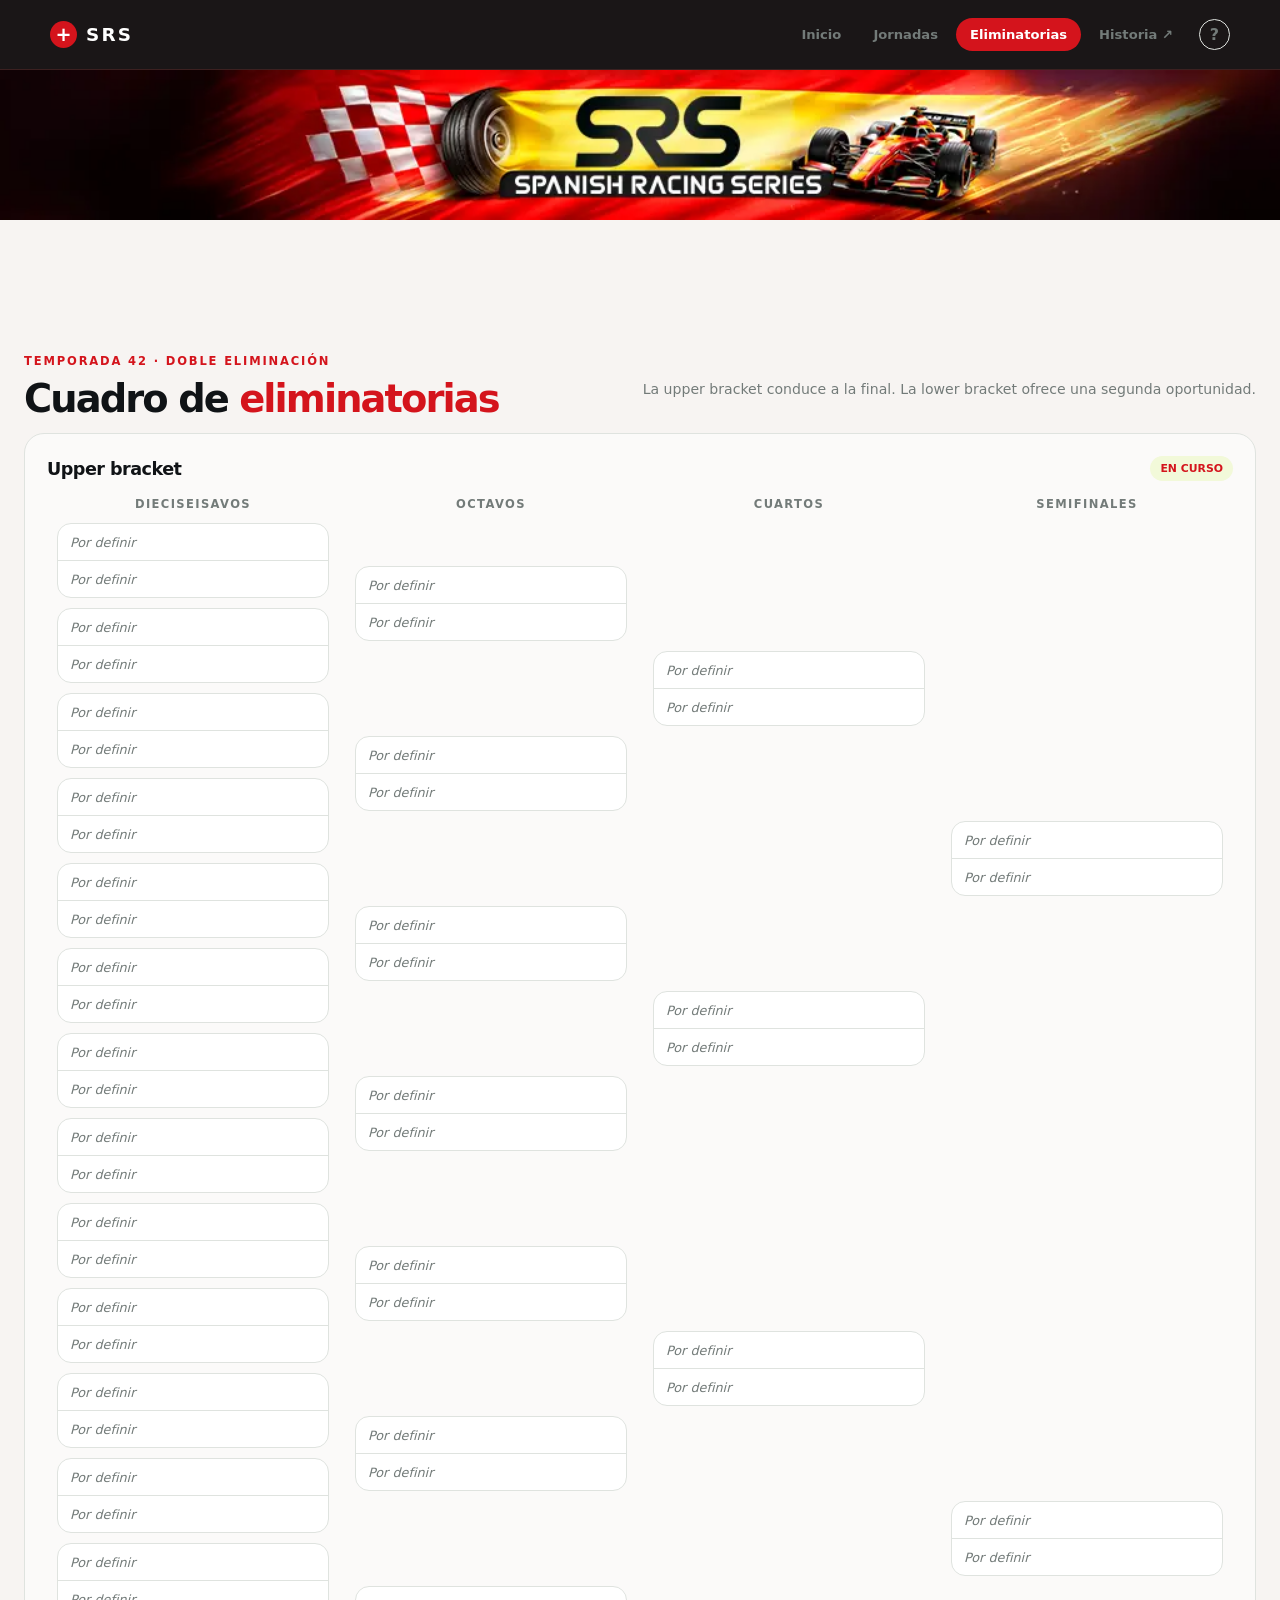
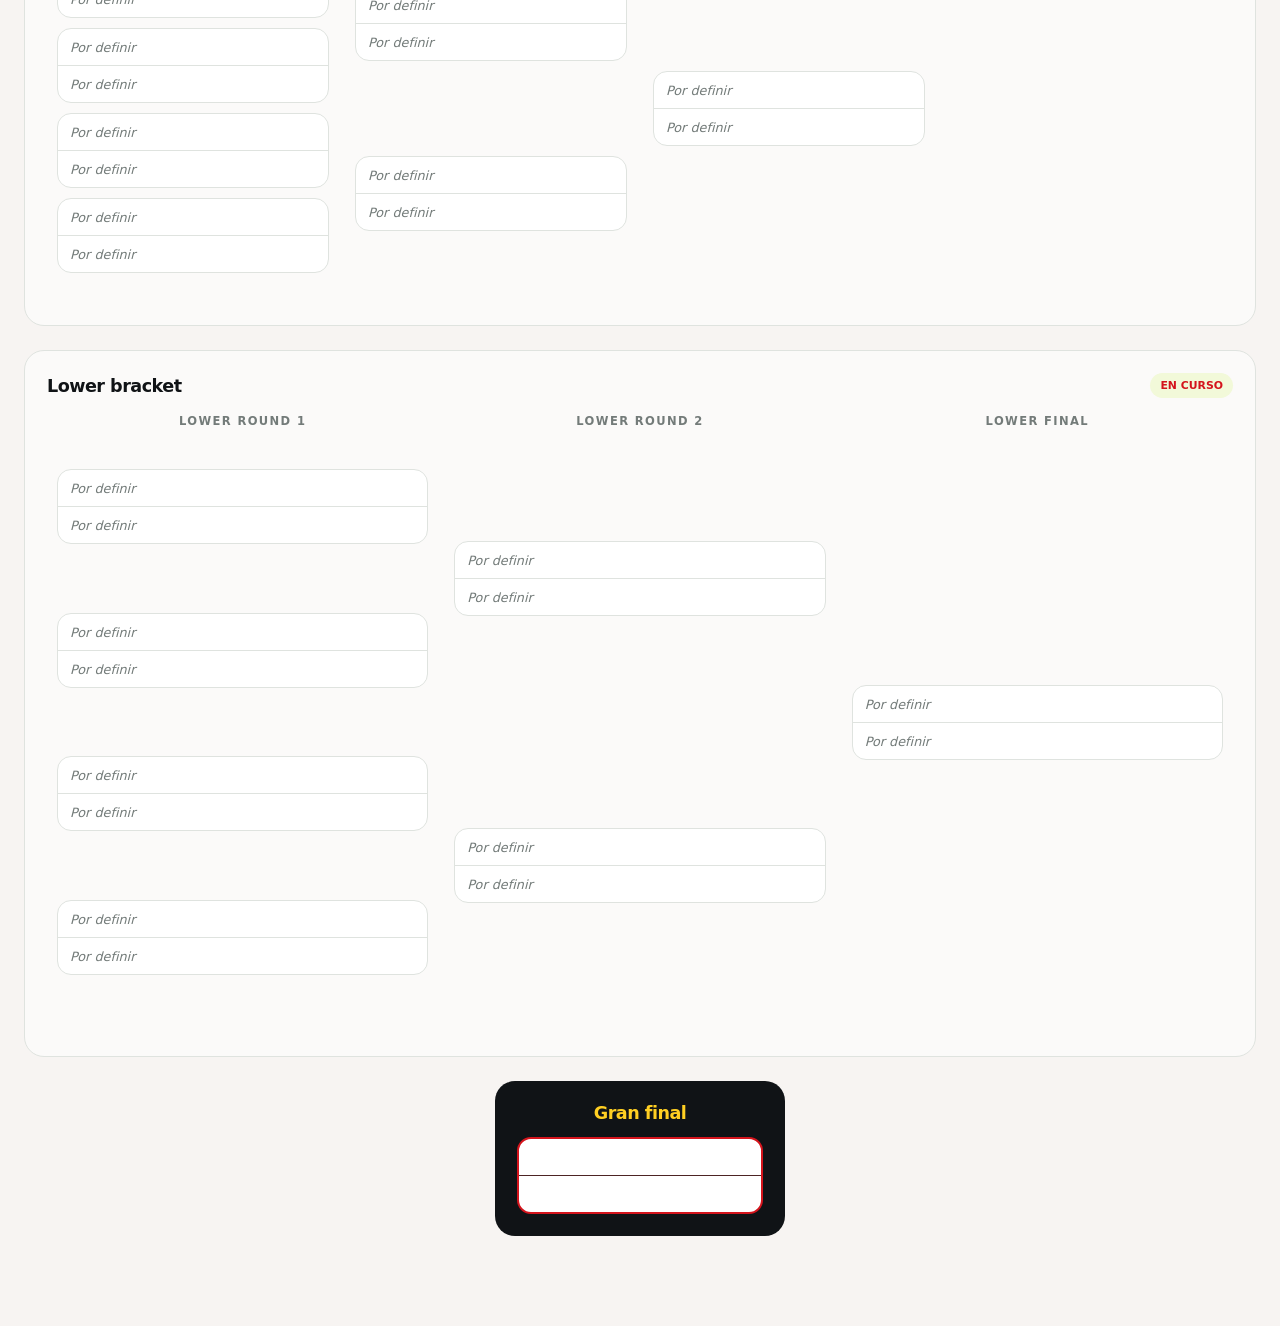
==== commit 43034347: "Commit de la nueva interfaz y nuevas jornadas" ====
--- a/eliminatorias.html
+++ b/eliminatorias.html
@@ -43,7 +43,7 @@
       return html + "</div></section>";
     }
 
-    var final = BRACKET.final;
+    var final = BRACKET.final || [null, null, null];
     var html = pintarRama(BRACKET.upper, "Upper bracket") + pintarRama(BRACKET.lower, "Lower bracket");
     html += '<section class="bracket-final"><h2>Gran final</h2><div class="match final">' +
       '<div class="slot">' + (final[0] === "Por definir" ? "<em>Por definir</em>" : linkManager(final[0])) + "</div>" +
--- a/css/srs.css
+++ b/css/srs.css
@@ -75,6 +75,7 @@
 .sub { color: var(--accent-dark); font-size: .72rem; font-weight: 800; letter-spacing: .15em; text-transform: uppercase; }
 .flecha { background: var(--surface); border: 1px solid var(--line); border-radius: 50%; cursor: pointer; font-size: 1.5rem; height: 44px; width: 44px; }
 .flecha:hover { background: var(--accent); border-color: var(--accent); }
+.flecha:disabled { cursor: not-allowed; opacity: .35; }
 .duelos { display: grid; gap: 14px; grid-template-columns: repeat(auto-fill, minmax(380px, 1fr)); }
 .duelo, .match { background: var(--surface); border: 1px solid var(--line); border-radius: 14px; overflow: hidden; }
 .duelo { display: flex; }
